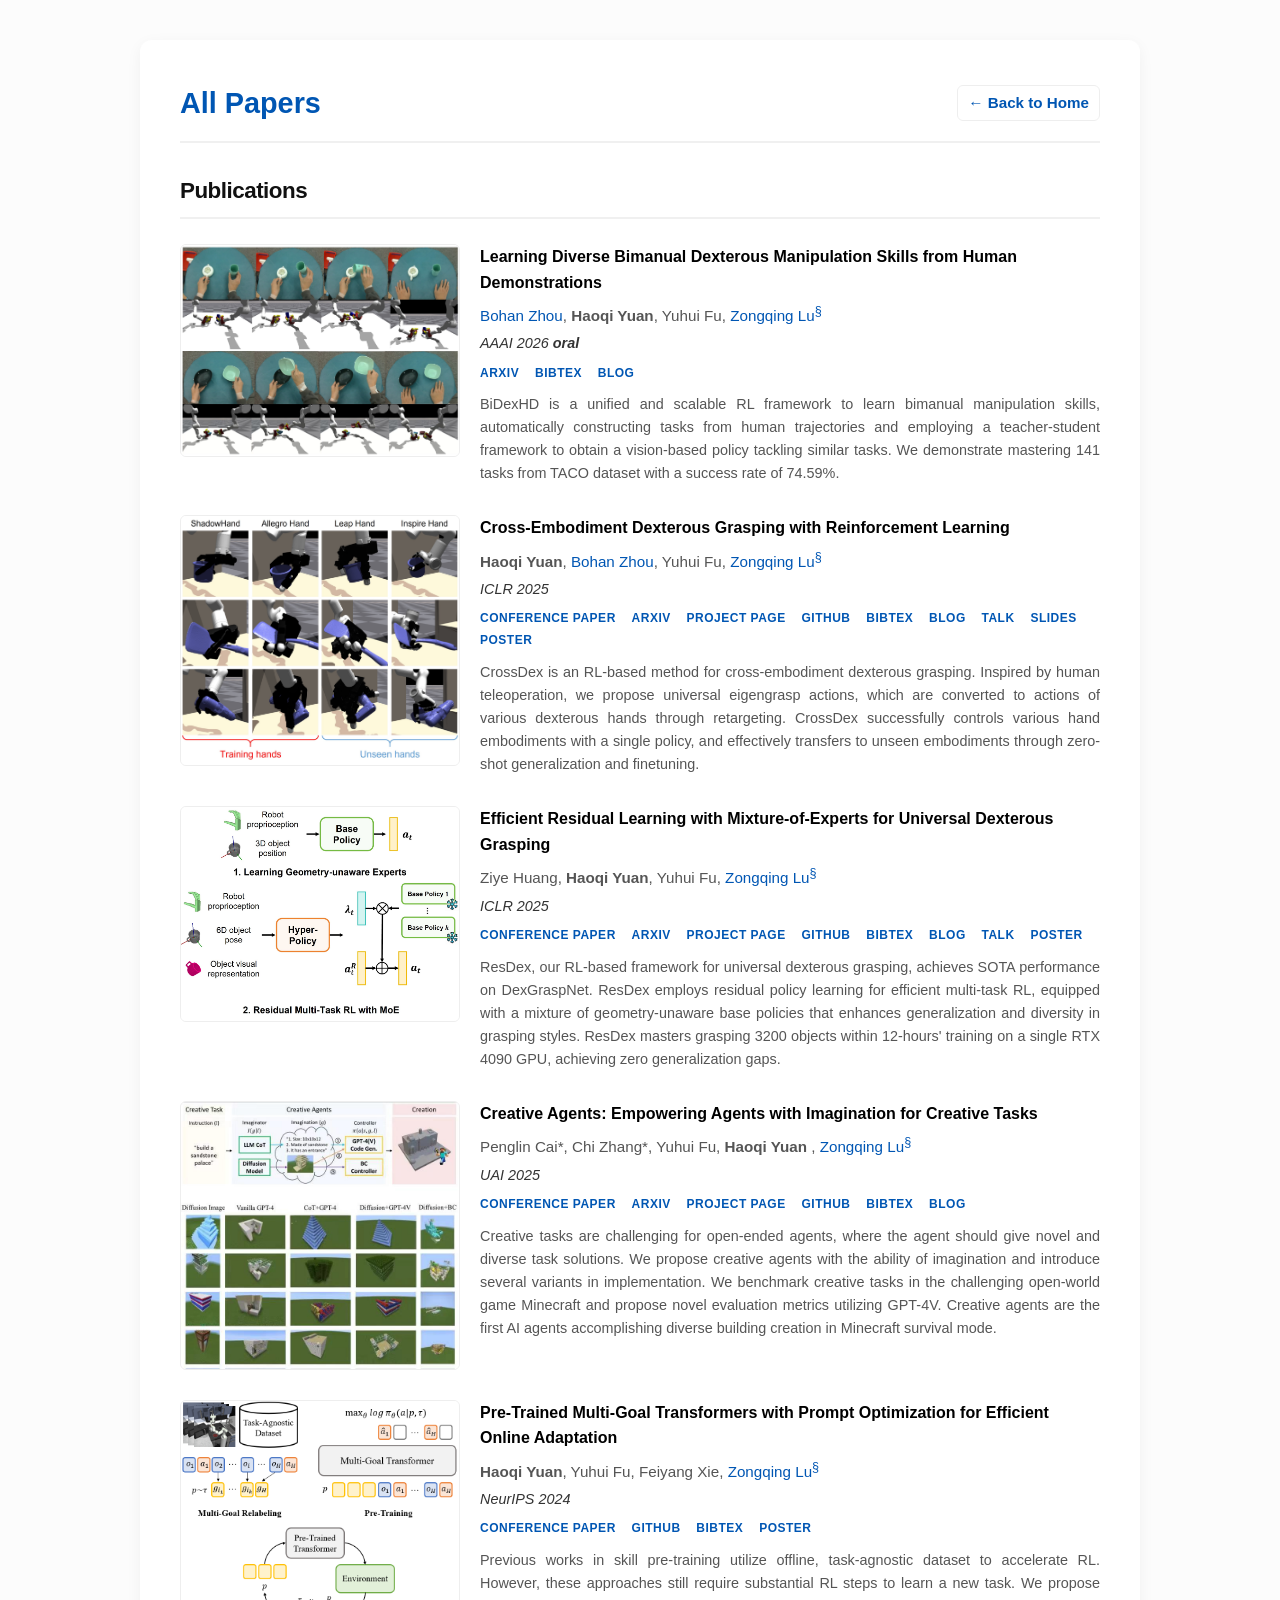
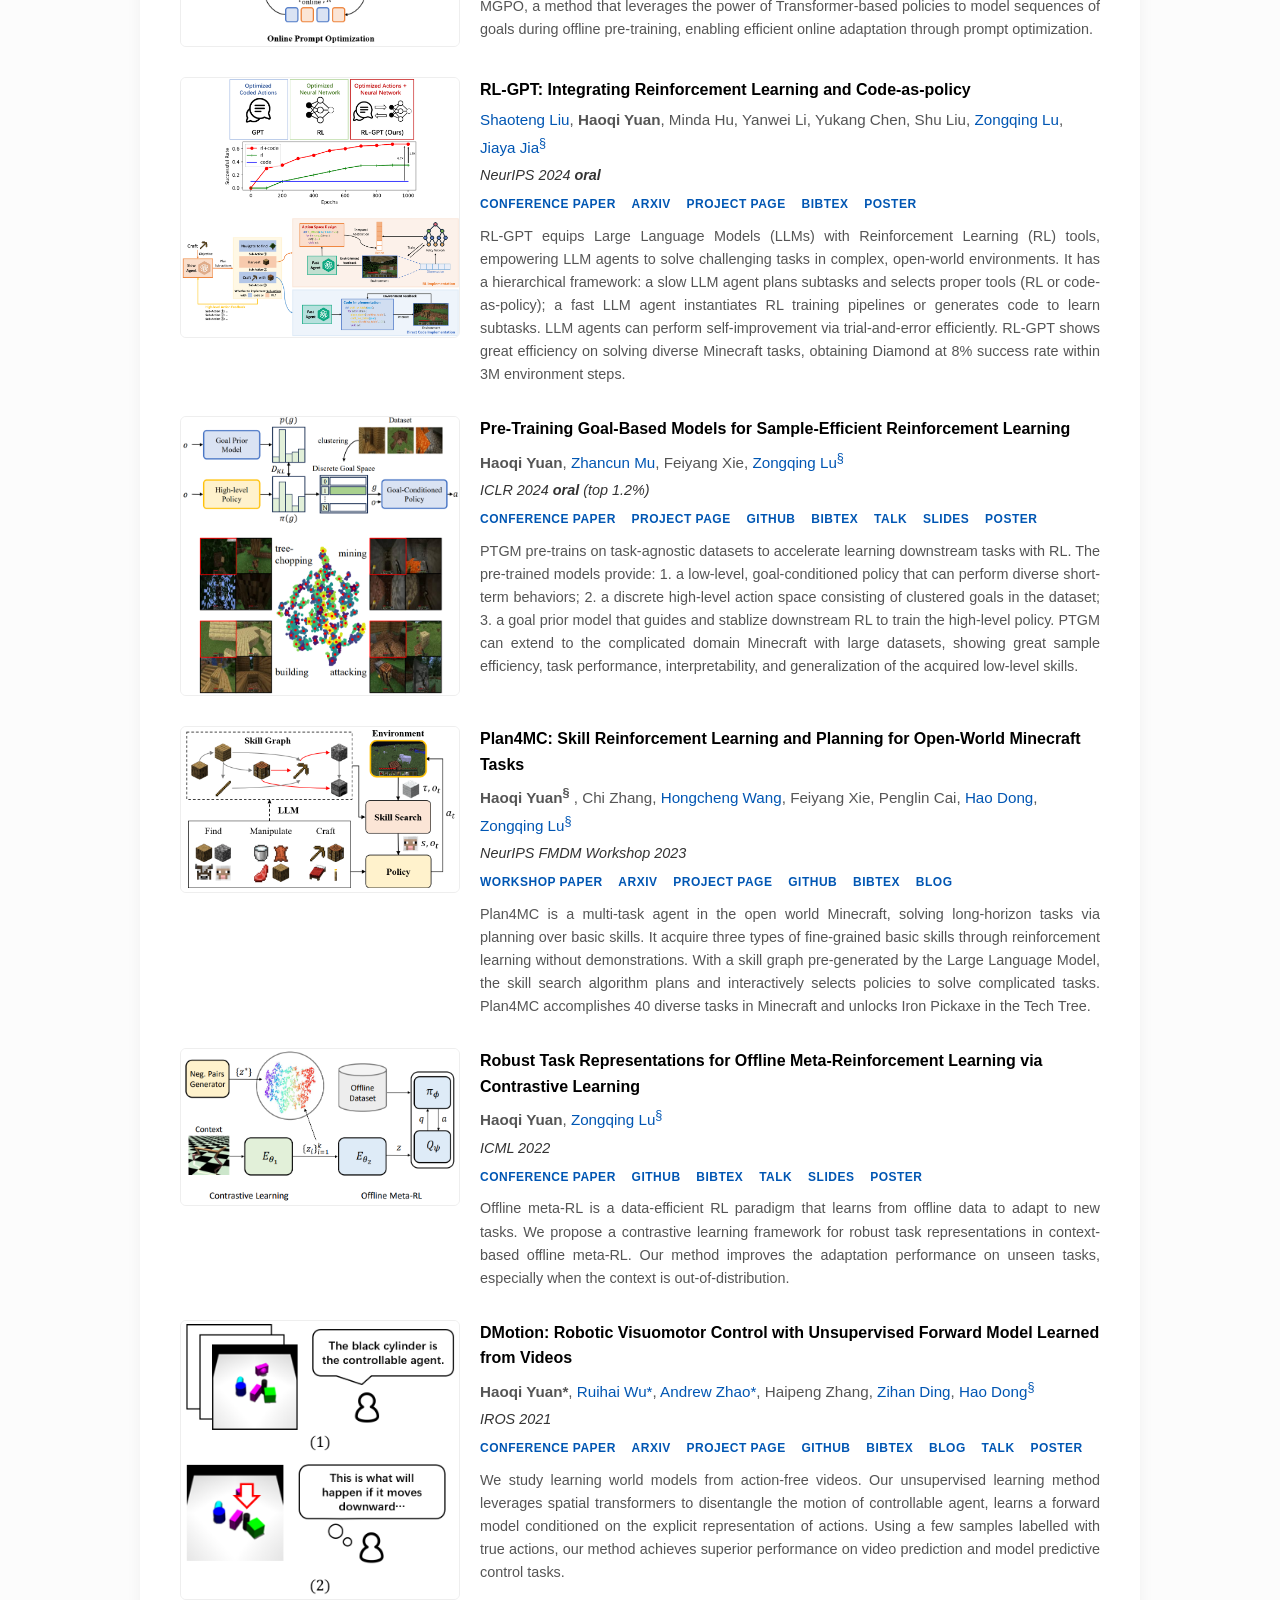
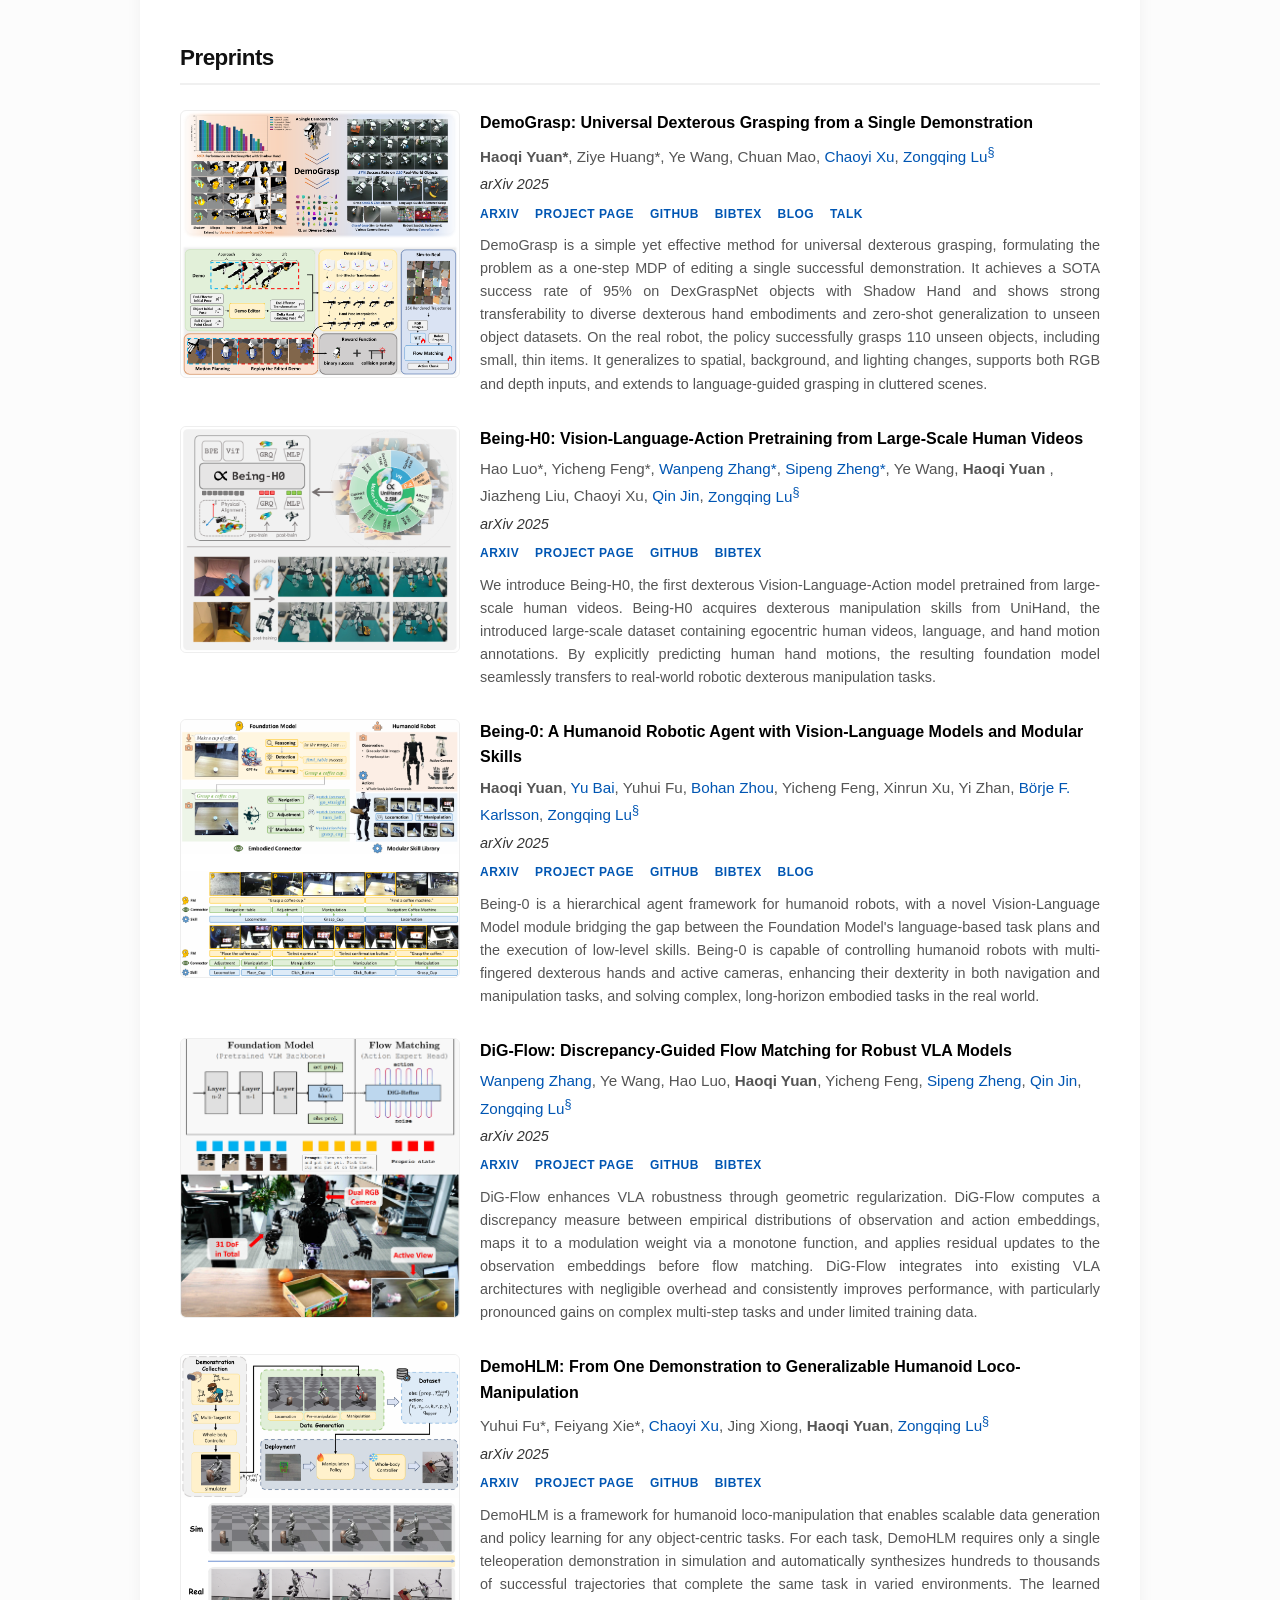
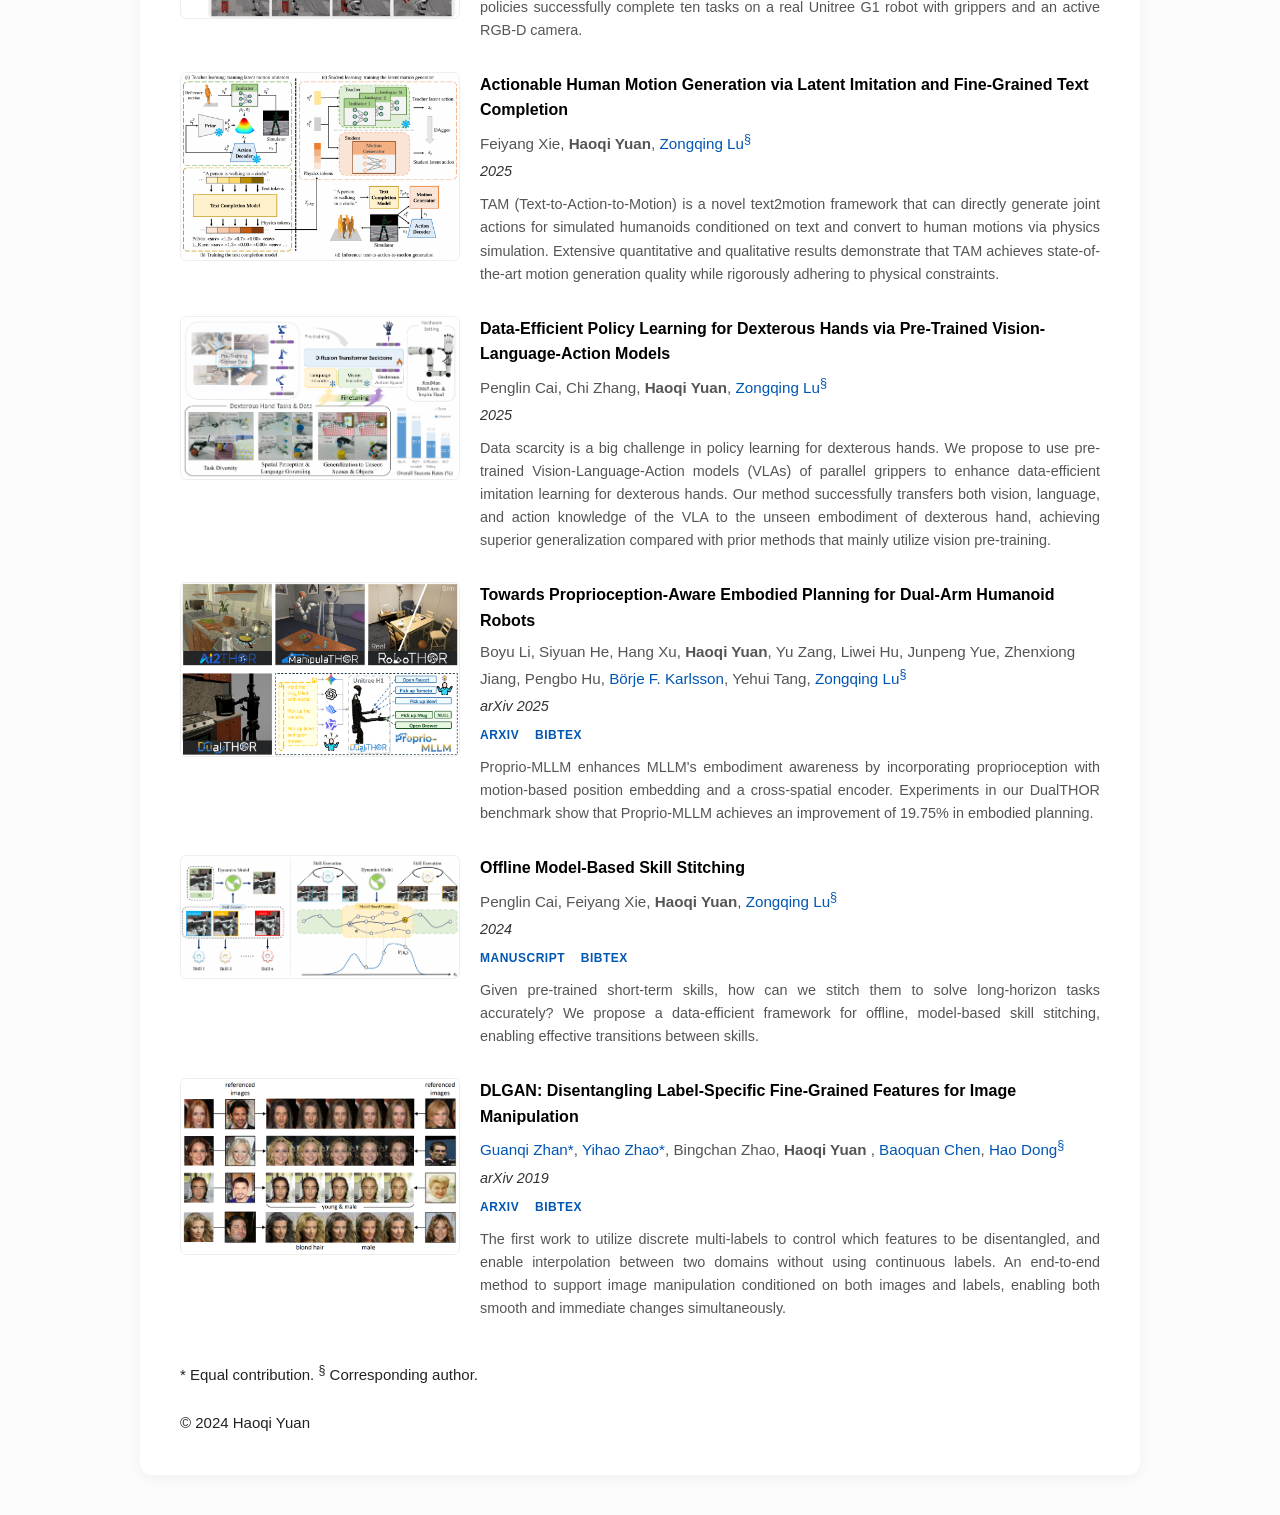
==== publications.html @ bbd80de4 "change template" ====
<!DOCTYPE html>
<html lang="en">
<head>
    <meta charset="UTF-8">
    <meta name="viewport" content="width=device-width, initial-scale=1.0">
    <title>All Papers | Haoqi Yuan</title>
    <link rel="icon" type="image/x-icon" href="./haoqi_files/icon/icon.ico">
    <link rel="stylesheet" href="style.css">
    <style>
        /* 覆盖 index.html 的布局，实现单栏全列表页 */
        .container { 
            max-width: 1000px; 
            display: block; 
            min-height: auto;
            margin: 40px auto; 
            box-shadow: 0 4px 15px rgba(0,0,0,0.05); 
            border-radius: 12px;
            overflow: hidden;
        } 
        
        .main-content { 
            margin-left: 0; 
            padding: 40px; 
        }

        .page-header {
            display: flex;
            justify-content: space-between;
            align-items: center;
            margin-bottom: 30px;
            border-bottom: 2px solid #f0f0f0;
            padding-bottom: 15px;
        }
        
        .page-header h1 { 
            font-size: 1.8rem; 
            color: var(--primary-color);
        }

        .back-link { 
            font-weight: 600; 
            font-size: 0.95rem; 
            display: inline-flex; 
            align-items: center; 
            padding: 5px 10px;
            border: 1px solid #eee;
            border-radius: 6px;
        }
        .back-link:hover {
             background-color: var(--accent-color);
             text-decoration: none;
        }
        
        /* ============== 🎯 关键修改：放大图片 ============== */
        .paper img {
            width: 280px;       /* 增加图片宽度 */
            min-width: 280px;
            max-height: 280px;  /* 限制最大高度，防止图片在没有摘要时过大 */
            object-fit: cover;  /* 确保图片覆盖整个区域，可能裁切边缘 */
            /* 使用 !important 确保覆盖主 style.css 中的 140px 宽度，如果需要 */
            /* 如果原 CSS 没有使用 !important，则这里不需要 */
        }
        
        .paper-content {
            flex: 1; /* 确保内容区占用剩余空间 */
        }
        /* ================================================= */

        /* 确保论文摘要有合适的间距 */
        .paper p {
            font-size: 0.9rem;
            color: #555;
            margin-top: 10px;
            text-align: justify;
        }

        @media (max-width: 768px) {
            .container { margin: 0; border-radius: 0; }
            .main-content { padding: 20px; }
            /* 移动端恢复图片到 100% 宽度 */
            .paper img { width: 100%; max-width: 300px; min-width: 100px; }
        }
    </style>
</head>
<body>

<div class="container">
    <div class="main-content">
        
        <div class="page-header">
            <h1>All Papers</h1>
            <a href="index.html" class="back-link">&larr; Back to Home</a>
        </div>

        <section class="papers">
            <h2>Publications</h2>
            
            <div class="paper">
                <img src="./haoqi_files/pub/bidexhd.jpg" alt="BiDexHD">
                <div class="paper-content">
                  <h3>Learning Diverse Bimanual Dexterous Manipulation Skills from Human Demonstrations</h3>
                  <div class="paper-authors">
                    <a href="https://zhoubohan0.github.io/">Bohan Zhou</a>, <strong>Haoqi Yuan</strong>, 
                    Yuhui Fu, <a href="https://z0ngqing.github.io/">Zongqing Lu<sup>&sect;</sup></a>
                  </div>
                  <div class="paper-venue">AAAI 2026 <b>oral</b></div>
                  <div class="paper-links">
                    <a href="https://arxiv.org/abs/2410.02477">arXiv</a>
                    <a href="./haoqi_files/pub/bidexhd.bib">bibtex</a>
                    <a href="https://mp.weixin.qq.com/s/LdLFHxeK4R0tPey8G02PbQ">blog</a>
                     </div>
                  <p>
                    BiDexHD is a unified and scalable RL framework to learn bimanual manipulation skills, 
            automatically constructing tasks from human trajectories and employing a teacher-student framework 
            to obtain a vision-based policy tackling similar tasks. 
            We demonstrate mastering 141 tasks from TACO dataset with a success rate of 74.59%.
                  </p>
                </div>
            </div>

            <div class="paper">
                <img src="./haoqi_files/pub/crossdex.jpg" alt="CrossDex">
                <div class="paper-content">
                  <h3>Cross-Embodiment Dexterous Grasping with Reinforcement Learning</h3>
                  <div class="paper-authors">
                    <strong>Haoqi Yuan</strong>, <a href="https://zhoubohan0.github.io/">Bohan Zhou</a>, 
                    Yuhui Fu, <a href="https://z0ngqing.github.io/">Zongqing Lu<sup>&sect;</sup></a>
                  </div>
                  <div class="paper-venue">ICLR 2025</div>
                  <div class="paper-links">
                    <a href="https://openreview.net/forum?id=twIPSx9qHn">conference paper</a>
                    <a href="https://arxiv.org/abs/2410.02479">arXiv</a>
                    <a href="https://sites.google.com/view/crossdex/">project page</a>
                    <a href="https://github.com/PKU-RL/CrossDex">GitHub</a>
                    <a href="./haoqi_files/pub/crossdex.bib">bibtex</a>
                    <a href="https://mp.weixin.qq.com/s/LdLFHxeK4R0tPey8G02PbQ">blog</a>
                    <a href="https://www.bilibili.com/video/BV1wMdHYVEBz/?spm_id_from=333.1387.homepage.video_card.click">talk</a>
                    <a href="https://iclr.cc/media/iclr-2025/Slides/28010.pdf">slides</a>
                    <a href="https://iclr.cc/media/PosterPDFs/ICLR%202025/28010.png?t=1743598945.9635465">poster</a>     
                     </div>
                  <p>
                    CrossDex is an RL-based method for cross-embodiment dexterous grasping. 
                    Inspired by human teleoperation, we propose universal eigengrasp actions, 
                    which are converted to actions of various dexterous hands through retargeting. 
                    CrossDex successfully controls various hand embodiments with a single policy, 
                    and effectively transfers to unseen embodiments through zero-shot generalization and finetuning.
                  </p>
                </div>
            </div>

            <div class="paper">
                <img src="./haoqi_files/pub/resdex.jpg" alt="ResDex">
                <div class="paper-content">
                  <h3>Efficient Residual Learning with Mixture-of-Experts for Universal Dexterous Grasping</h3>
                  <div class="paper-authors">
                    Ziye Huang, <strong>Haoqi Yuan</strong>, Yuhui Fu, <a href="https://z0ngqing.github.io/">Zongqing Lu<sup>&sect;</sup></a>
                  </div>
                  <div class="paper-venue">ICLR 2025</div>
                  <div class="paper-links">
                    <a href="https://openreview.net/forum?id=BUj9VSCoET">conference paper</a>
                    <a href="https://arxiv.org/abs/2410.02475">arXiv</a>
                    <a href="https://sites.google.com/view/resdex/">project page</a>
                    <a href="https://github.com/PKU-RL/ResDex">GitHub</a>
                    <a href="./haoqi_files/pub/resdex.bib">bibtex</a>
                    <a href="https://mp.weixin.qq.com/s/LdLFHxeK4R0tPey8G02PbQ">blog</a>
                    <a href="https://www.bilibili.com/video/BV1wMdHYVEon/?spm_id_from=333.1387.homepage.video_card.click">talk</a>
                    <a href="https://iclr.cc/media/PosterPDFs/ICLR%202025/30569.png?t=1742807802.2157335">poster</a>    
                     </div>
                  <p>
                    ResDex, our RL-based framework for universal dexterous grasping, achieves SOTA performance on DexGraspNet. 
                    ResDex employs residual policy learning for efficient multi-task RL, equipped with a mixture of geometry-unaware 
                    base policies that enhances generalization and diversity in grasping styles. ResDex masters grasping 3200 objects 
                    within 12-hours' training on a single RTX 4090 GPU, achieving zero generalization gaps.
                  </p>
                </div>
            </div>

            <div class="paper">
                <img src="./haoqi_files/pub/creative_agents.jpg" alt="CreAgent">
                <div class="paper-content">
                  <h3>Creative Agents: Empowering Agents with Imagination for Creative Tasks</h3>
                  <div class="paper-authors">
                    Penglin Cai*, Chi Zhang*, Yuhui Fu, <strong> Haoqi Yuan </strong>, <a href="https://z0ngqing.github.io/">Zongqing Lu<sup>&sect;</sup></a>
                  </div>
                  <div class="paper-venue">UAI 2025</div>
                  <div class="paper-links">
                    <a href="https://openreview.net/pdf?id=y0dbr5uSc9">conference paper</a>
                    <a href="https://arxiv.org/abs/2312.02519">arXiv</a>
                    <a href="https://sites.google.com/view/creative-agents">project page</a>
                    <a href="https://github.com/PKU-RL/Creative-Agents">GitHub</a>
                    <a href="./haoqi_files/pub/creative_agents.bib">bibtex</a>
                    <a href="https://mp.weixin.qq.com/s/HuhLX_mR9PNnP9U4IG9gVg">blog</a>
                     </div>
                  <p>
                    Creative tasks are challenging for open-ended agents, where the agent should give novel and diverse task solutions. 
                    We propose creative agents with the ability of imagination and introduce several variants in implementation. 
                    We benchmark creative tasks in the challenging open-world game Minecraft and propose novel evaluation metrics utilizing GPT-4V. 
                    Creative agents are the first AI agents accomplishing diverse building creation in Minecraft survival mode.
                  </p>
                </div>
            </div>

            <div class="paper">
                <img src="./haoqi_files/pub/mgpo.png" alt="MGPO">
                <div class="paper-content">
                  <h3>Pre-Trained Multi-Goal Transformers with Prompt Optimization for Efficient Online Adaptation</h3>
                  <div class="paper-authors">
                    <strong>Haoqi Yuan</strong>, Yuhui Fu, Feiyang Xie, <a href="https://z0ngqing.github.io/">Zongqing Lu<sup>&sect;</sup></a>
                  </div>
                  <div class="paper-venue">NeurIPS 2024</div>
                  <div class="paper-links">
                    <a href="https://openreview.net/forum?id=DHucngOEe3">conference paper</a>
                    <a href="https://github.com/PKU-RL/MGPO">GitHub</a>
                    <a href="./haoqi_files/pub/mgpo.bib">bibtex</a>
                    <a href="https://neurips.cc/media/PosterPDFs/NeurIPS%202024/96096.png?t=1731946873.0427732">poster</a>
                     </div>
                  <p>
                    Previous works in skill pre-training utilize offline, task-agnostic dataset to accelerate RL. 
                    However, these approaches still require substantial RL steps to learn a new task. 
                    We propose MGPO, a method that leverages the power of Transformer-based policies to model 
                    sequences of goals during offline pre-training, enabling efficient online adaptation through prompt optimization.
                  </p>
                </div>
            </div>

            <div class="paper">
                <img src="./haoqi_files/pub/rlgpt.png" alt="RLGPT">
                <div class="paper-content">
                  <h3>RL-GPT: Integrating Reinforcement Learning and Code-as-policy</h3>
                  <div class="paper-authors">
                    <a href="https://www.shaotengliu.com/">Shaoteng Liu</a>, <strong>Haoqi Yuan</strong>, Minda Hu, Yanwei Li, Yukang Chen, Shu Liu, <a href="https://z0ngqing.github.io/">Zongqing Lu</a>, <a href="https://jiaya.me/home">Jiaya Jia<sup>&sect;</sup></a>
                  </div>
                  <div class="paper-venue">NeurIPS 2024 <b>oral</b></div>
                  <div class="paper-links">
                    <a href="https://openreview.net/forum?id=LEzx6QRkRH">conference paper</a>
                    <a href="https://arxiv.org/abs/2402.19299">arXiv</a>
                    <a href="https://sites.google.com/view/rl-gpt">project page</a>
                    <a href="./haoqi_files/pub/rlgpt.bib">bibtex</a>
                    <a href="https://neurips.cc/media/PosterPDFs/NeurIPS%202024/95611.png?t=1733408511.702013">poster</a>
                     </div>
                  <p>
                    RL-GPT equips Large Language Models (LLMs) with Reinforcement Learning (RL) tools, 
                    empowering LLM agents to solve challenging tasks in complex, open-world environments. 
                    It has a hierarchical framework: a slow LLM agent plans subtasks and selects proper tools (RL or code-as-policy); 
                    a fast LLM agent instantiates RL training pipelines or generates code to learn subtasks. 
                    LLM agents can perform self-improvement via trial-and-error efficiently. 
                    RL-GPT shows great efficiency on solving diverse Minecraft tasks, obtaining Diamond at 8% success rate within 3M environment steps.
                  </p>
                </div>
            </div>

            <div class="paper">
                <img src="./haoqi_files/pub/ptgm.png" alt="PTGM">
                <div class="paper-content">
                  <h3>Pre-Training Goal-Based Models for Sample-Efficient Reinforcement Learning</h3>
                  <div class="paper-authors">
                    <strong>Haoqi Yuan</strong>, <a href="https://muzhancun.github.io/">Zhancun Mu</a>, Feiyang Xie, <a href="https://z0ngqing.github.io/">Zongqing Lu<sup>&sect;</sup></a>
                  </div>
                  <div class="paper-venue">ICLR 2024 <b>oral</b> (top 1.2%)</div>
                  <div class="paper-links">
                    <a href="https://openreview.net/forum?id=o2IEmeLL9r">conference paper</a>
                    <a href="https://sites.google.com/view/ptgm-iclr">project page</a>
                    <a href="https://github.com/PKU-RL/PTGM">GitHub</a>
                    <a href="./haoqi_files/pub/ptgm.bib">bibtex</a>
                    <a href="https://b23.tv/zlCDHby">talk</a>
                    <a href="https://iclr.cc/media/iclr-2024/Slides/19728.pdf">slides</a>
                    <a href="./haoqi_files/poster/ptgm.pdf">poster</a>
                     </div>
                  <p>
                    PTGM pre-trains on task-agnostic datasets to accelerate learning downstream tasks with RL. 
                    The pre-trained models provide: 1. a low-level, goal-conditioned policy that can perform diverse short-term behaviors; 
                    2. a discrete high-level action space consisting of clustered goals in the dataset; 3. a goal prior model that guides and 
                    stablize downstream RL to train the high-level policy. PTGM can extend to the complicated domain Minecraft with large datasets, 
                    showing great sample efficiency, task performance, interpretability, and generalization of the acquired low-level skills.
                  </p>
                </div>
            </div>

            <div class="paper">
                <img src="./haoqi_files/pub/plan4mc.png" alt="Plan4MC">
                <div class="paper-content">
                  <h3>Plan4MC: Skill Reinforcement Learning and Planning for Open-World Minecraft Tasks</h3>
                  <div class="paper-authors">
                    <strong> Haoqi Yuan<sup>&sect;</sup> </strong>, Chi Zhang, <a href="https://whcpumpkin.github.io/">Hongcheng Wang</a>, Feiyang Xie, Penglin Cai, 
                    <a href="https://zsdonghao.github.io/">Hao Dong</a>,
                    <a href="https://z0ngqing.github.io/">Zongqing Lu<sup>&sect;</sup></a>
                  </div>
                  <div class="paper-venue">NeurIPS FMDM Workshop 2023</div>
                  <div class="paper-links">
                    <a href="https://openreview.net/pdf?id=tTZVrnr45N">workshop paper</a>
                    <a href="https://arxiv.org/abs/2303.16563">arXiv</a>
                    <a href="https://sites.google.com/view/plan4mc">project page</a>
                    <a href="https://github.com/PKU-RL/Plan4MC">GitHub</a>
                    <a href="./haoqi_files/pub/plan4mc.bib">bibtex</a>
                    <a href="https://mp.weixin.qq.com/s/EJtL9g0u2EO_IhggwgfZJg">blog</a>
                     </div>
                  <p>
                    Plan4MC is a multi-task agent in the open world Minecraft, solving long-horizon tasks via planning over basic skills. 
                    It acquire three types of fine-grained basic skills through reinforcement learning without demonstrations. 
                    With a skill graph pre-generated by the Large Language Model, the skill search algorithm plans and interactively 
                    selects policies to solve complicated tasks. 
                    Plan4MC accomplishes 40 diverse tasks in Minecraft and unlocks Iron Pickaxe in the Tech Tree.
                  </p>
                </div>
            </div>

            <div class="paper">
                <img src="./haoqi_files/pub/corro.png" alt="CORRO">
                <div class="paper-content">
                  <h3>Robust Task Representations for Offline Meta-Reinforcement Learning via Contrastive Learning</h3>
                  <div class="paper-authors">
                    <strong>Haoqi Yuan</strong>, <a href="https://z0ngqing.github.io/">Zongqing Lu<sup>&sect;</sup></a>
                  </div>
                  <div class="paper-venue">ICML 2022</div>
                  <div class="paper-links">
                    <a href="https://proceedings.mlr.press/v162/yuan22a/yuan22a.pdf">conference paper</a>
                    <a href="https://github.com/PKU-AI-Edge/CORRO">GitHub</a>
                    <a href="./haoqi_files/pub/corro.bib">bibtex</a>
                    <a href="https://b23.tv/WXsA9nF">talk</a>
                    <a href="https://icml.cc/media/icml-2022/Slides/16240_K4BQpKc.pdf">slides</a>
                    <a href="./haoqi_files/poster/corro.pdf">poster</a>
                     </div>
                  <p>
                    Offline meta-RL is a data-efficient RL paradigm that learns from offline data to adapt to new tasks. 
                    We propose a contrastive learning framework for robust task representations in context-based offline meta-RL. 
                    Our method improves the adaptation performance on unseen tasks, especially when the context is out-of-distribution. 
                  </p>
                </div>
            </div>

            <div class="paper">
                <img src="./haoqi_files/pub/dmotion.png" alt="DMotion">
                <div class="paper-content">
                  <h3>DMotion: Robotic Visuomotor Control with Unsupervised Forward Model Learned from Videos</h3>
                  <div class="paper-authors">
                    <strong>Haoqi Yuan*</strong>, 
                    <a href="https://warshallrho.github.io/">Ruihai Wu*</a>, 
                    <a href="https://andrewzh112.github.io/">Andrew Zhao*</a>, 
                    Haipeng Zhang, 
                    <a href="https://quantumiracle.github.io/webpage/">Zihan Ding</a>, 
                    <a href="https://zsdonghao.github.io/">Hao Dong<sup>&sect;</sup></a>
                  </div>
                  <div class="paper-venue">IROS 2021</div>
                  <div class="paper-links">
                    <a href="https://ieeexplore.ieee.org/abstract/document/9636362">conference paper</a>
                    <a href="https://arxiv.org/abs/2103.04301"> arXiv</a>
                    <a href="https://hyperplane-lab.github.io/dmotion/">project page</a>
                    <a href="https://github.com/hyperplane-lab/dmotion-code">GitHub</a> 
                    <a href="./haoqi_files/pub/dmotion.bib">bibtex</a>
                    <a href="https://mp.weixin.qq.com/s/OkndnZRo7sIHM52acfih1g">blog</a>
                    <a href="https://b23.tv/T8xC6zm">talk</a>
                    <a href="./haoqi_files/poster/dmotion.pdf">poster</a>
                     </div>
                  <p>
                    We study learning world models from action-free videos. Our unsupervised learning method 
                    leverages spatial transformers to disentangle the motion of controllable agent, learns a forward 
                    model conditioned on the explicit representation of actions. Using a few samples labelled with true actions, 
                    our method achieves superior performance on video prediction and model predictive control tasks. 
                  </p>
                </div>
            </div>
            
            </section>

        <section class="papers">
            <h2>Preprints</h2>

            <div class="paper">
                <img src="./haoqi_files/pub/demograsp.png" alt="demograsp">
                <div class="paper-content">
                  <h3>DemoGrasp: Universal Dexterous Grasping from a Single Demonstration</h3>
                  <div class="paper-authors">
                    <strong>Haoqi Yuan*</strong>, Ziye Huang*, Ye Wang, 
                    Chuan Mao, <a href="https://co1one.github.io/">Chaoyi Xu</a>, 
                    <a href="https://z0ngqing.github.io/">Zongqing Lu<sup>&sect;</sup></a>
                  </div>
                  <div class="paper-venue">arXiv 2025</div>
                  <div class="paper-links">
                     <a href="https://arxiv.org/abs/2509.22149">arXiv</a> 
                     <a href="https://beingbeyond.github.io/DemoGrasp/">Project Page</a> 
                     <a href="https://github.com/BeingBeyond/DemoGrasp">GitHub</a>
                     <a href="./haoqi_files/pub/demograsp.bib">bibtex</a>
                     <a href="https://mp.weixin.qq.com/s/KvH5UjLVVNwh7_BdXY9Iog">blog</a>
                     <a href="https://www.bilibili.com/video/BV13q1PBCEGq/?spm_id_from=333.337.search-card.all.click&vd_source=22bc080a152719944168d87cfefeca09">talk</a>
                  </div>
                  <p>
                    DemoGrasp is a simple yet effective method for universal dexterous grasping, 
                    formulating the problem as a one-step MDP of editing a single successful demonstration. 
                    It achieves a SOTA success rate of 95% on DexGraspNet objects with Shadow Hand 
                    and shows strong transferability to diverse dexterous hand embodiments and
                    zero-shot generalization to unseen object datasets. 
                    On the real robot, the policy successfully grasps 110 unseen objects, 
                    including small, thin items. It generalizes to spatial, background, and lighting changes, supports both RGB and depth inputs, 
                    and extends to language-guided grasping in cluttered scenes.  
                  </p>
                </div>
              </div>
            
            <div class="paper">
                <img src="./haoqi_files/pub/beingh0.png" alt="Being-H0">
                <div class="paper-content">
                  <h3>Being-H0: Vision-Language-Action Pretraining from Large-Scale Human Videos</h3>
                  <div class="paper-authors">
                    Hao Luo*, Yicheng Feng*, <a href="https://zhangwp.com/">Wanpeng Zhang*</a>, 
                    <a href="https://zhengsipeng.github.io/">Sipeng Zheng*</a>, Ye Wang, 
                    <strong> Haoqi Yuan </strong>, Jiazheng Liu, Chaoyi Xu, 
                    <a href="https://www.jin-qin.com/">Qin Jin</a>, 
                    <a href="https://z0ngqing.github.io/">Zongqing Lu<sup>&sect;</sup></a>
                  </div>
                  <div class="paper-venue">arXiv 2025</div>
                  <div class="paper-links">
                    <a href="https://arxiv.org/abs/2507.15597">arXiv</a>
                    <a href="https://beingbeyond.github.io/Being-H0/">project page</a>
                    <a href="https://github.com/BeingBeyond/Being-H0">GitHub</a>
                    <a href="./haoqi_files/pub/beingh0.bib">bibtex</a>
                     </div>
                  <p>
                    We introduce Being-H0, the first dexterous Vision-Language-Action model pretrained from large-scale human videos.
                    Being-H0 acquires dexterous manipulation skills from UniHand, the introduced large-scale dataset containing egocentric human videos, language, and hand motion annotations. 
                    By explicitly predicting human hand motions, the resulting foundation model seamlessly transfers to real-world robotic dexterous manipulation tasks.
                  </p>
                </div>
            </div>
            
            <div class="paper">
                <img src="./haoqi_files/pub/being0.png" alt="Being-0">
                <div class="paper-content">
                  <h3>Being-0: A Humanoid Robotic Agent with Vision-Language Models and Modular Skills</h3>
                  <div class="paper-authors">
                    <strong>Haoqi Yuan</strong>, <a href="https://ybai-nlp.github.io/">Yu Bai</a>, 
                        Yuhui Fu, <a href="https://zhoubohan0.github.io/">Bohan Zhou</a>, 
                        Yicheng Feng, Xinrun Xu, Yi Zhan, 
                        <a href="https://tellarin.com/borje/">Börje F. Karlsson</a>, 
                        <a href="https://z0ngqing.github.io/">Zongqing Lu<sup>&sect;</sup></a>
                  </div>
                  <div class="paper-venue">arXiv 2025</div>
                  <div class="paper-links">
                    <a href="https://arxiv.org/abs/2503.12533">arXiv</a>
                    <a href="https://beingbeyond.github.io/being-0/">project page</a>
                    <a href="https://github.com/BeingBeyond/being-0">GitHub</a>
                    <a href="./haoqi_files/pub/being0.bib">bibtex</a>
                    <a href="https://mp.weixin.qq.com/s/pa3FTxlBUhMjJI4QY4iOEw">blog</a>
                    </div>
                  <p>
                    Being-0 is a hierarchical agent framework for humanoid robots, with a novel Vision-Language Model module bridging the gap between 
                    the Foundation Model's language-based task plans and the execution of low-level skills. Being-0 is capable of 
                    controlling humanoid robots with multi-fingered dexterous hands and active cameras, enhancing their 
                    dexterity in both navigation and manipulation tasks, and solving complex, long-horizon embodied 
                    tasks in the real world. 
                  </p>
                </div>
            </div>


            <div class="paper">
                <img src="./haoqi_files/pub/digflow.png" alt="DiGFlow">
                <div class="paper-content">
                  <h3>DiG-Flow: Discrepancy-Guided Flow Matching for Robust VLA Models</h3>
                  <div class="paper-authors">
                    <a href="https://zhangwp.com/">Wanpeng Zhang</a>, Ye Wang, Hao Luo, 
                    <strong>Haoqi Yuan</strong>, Yicheng Feng, 
                    <a href="https://zhengsipeng.github.io/">Sipeng Zheng</a>, 
                    <a href="https://www.jin-qin.com/">Qin Jin</a>, 
                    <a href="https://z0ngqing.github.io/">Zongqing Lu<sup>&sect;</sup></a>
                  </div>
                  <div class="paper-venue">arXiv 2025</div>
                  <div class="paper-links">
                    <a href="https://arxiv.org/abs/2512.01715">arXiv</a>
                    <a href="https://beingbeyond.github.io/DiG-Flow/">project page</a>
                    <a href="https://github.com/BeingBeyond/DiG-Flow">GitHub</a>
                    <a href="./haoqi_files/pub/digflow.bib">bibtex</a>
                     </div>
                  <p>
                    DiG-Flow enhances VLA robustness through geometric regularization. 
                    DiG-Flow computes a discrepancy measure between empirical distributions of observation
                    and action embeddings, maps it to a modulation weight via a monotone function,
                    and applies residual updates to the observation embeddings before flow matching.
                    DiG-Flow integrates into existing VLA architectures with negligible overhead
                    and consistently improves performance, with particularly pronounced gains on
                    complex multi-step tasks and under limited training data.
                  </p>
                </div>
            </div>

            <div class="paper">
                <img src="./haoqi_files/pub/demohlm.png" alt="DemoHLM">
                <div class="paper-content">
                  <h3>DemoHLM: From One Demonstration to Generalizable Humanoid Loco-Manipulation</h3>
                  <div class="paper-authors">
                    Yuhui Fu*, Feiyang Xie*, 
                    <a href="https://co1one.github.io/">Chaoyi Xu</a>, Jing Xiong, 
                    <strong>Haoqi Yuan</strong>,
                    <a href="https://z0ngqing.github.io/">Zongqing Lu<sup>&sect;</sup></a>
                  </div>
                  <div class="paper-venue">arXiv 2025</div>
                  <div class="paper-links">
                    <a href="https://arxiv.org/abs/2510.11258">arXiv</a>
                    <a href="https://beingbeyond.github.io/DemoHLM/">project page</a>
                    <a href="https://github.com/BeingBeyond/DemoHLM">GitHub</a>
                    <a href="./haoqi_files/pub/demohlm.bib">bibtex</a>
                     </div>
                  <p>
                    DemoHLM is a framework for humanoid loco-manipulation that enables scalable data generation 
                    and policy learning for any object-centric tasks. For each task, DemoHLM requires only a single teleoperation demonstration 
                    in simulation and automatically synthesizes hundreds to thousands of successful trajectories that complete the 
                    same task in varied environments. The learned policies successfully complete ten tasks on a real Unitree G1 robot with grippers
                    and an active RGB-D camera.
                  </p>
                </div>
            </div>

            <div class="paper">
                <img src="./haoqi_files/pub/TAM.png" alt="TAM">
                <div class="paper-content">
                  <h3>Actionable Human Motion Generation via Latent Imitation and Fine-Grained Text Completion</h3>
                  <div class="paper-authors">
                    Feiyang Xie, <strong>Haoqi Yuan</strong>, <a href="https://z0ngqing.github.io/">Zongqing Lu<sup>&sect;</sup></a>
                  </div>
                  <div class="paper-venue">2025</div>
                  <p>
                    TAM (Text-to-Action-to-Motion) is a novel text2motion framework that can directly generate joint actions for 
                    simulated humanoids conditioned on text and convert to human motions via physics simulation. 
                    Extensive quantitative and qualitative results demonstrate that TAM achieves state-of-the-art 
                    motion generation quality while rigorously adhering to physical constraints.
                  </p>
                </div>
            </div>

            <div class="paper">
                <img src="./haoqi_files/pub/vla-dexft.png" alt="VLA-DexFT">
                <div class="paper-content">
                  <h3>Data-Efficient Policy Learning for Dexterous Hands via Pre-Trained Vision-Language-Action Models</h3>
                  <div class="paper-authors">
                    Penglin Cai, Chi Zhang, <strong>Haoqi Yuan</strong>, <a href="https://z0ngqing.github.io/">Zongqing Lu<sup>&sect;</sup></a>
                  </div>
                  <div class="paper-venue">2025</div>
                  <p>
                    Data scarcity is a big challenge in policy learning for dexterous hands. 
                    We propose to use pre-trained Vision-Language-Action models (VLAs) of parallel grippers to enhance 
                    data-efficient imitation learning for dexterous hands. Our method successfully transfers both 
                    vision, language, and action knowledge of the VLA to the unseen embodiment of dexterous hand, achieving 
                    superior generalization compared with prior methods that mainly utilize vision pre-training.
                  </p>
                </div>
            </div>

            <div class="paper">
                <img src="./haoqi_files/pub/proprio-mllm.png" alt="proprio-mllm">
                <div class="paper-content">
                  <h3>Towards Proprioception-Aware Embodied Planning for Dual-Arm Humanoid Robots</h3>
                  <div class="paper-authors">
                    Boyu Li, Siyuan He, Hang Xu, <strong>Haoqi Yuan</strong>, Yu Zang, 
            Liwei Hu, Junpeng Yue, Zhenxiong Jiang, Pengbo Hu, 
            <a href="https://tellarin.com/borje/">Börje F. Karlsson</a>, 
            Yehui Tang, <a href="https://z0ngqing.github.io/">Zongqing Lu<sup>&sect;</sup></a>
                  </div>
                  <div class="paper-venue">arXiv 2025</div>
                  <div class="paper-links">
                    <a href="https://arxiv.org/abs/2510.07882">arXiv</a>
                    <a href="./haoqi_files/pub/proprio-mllm.bib">bibtex</a>
                     </div>
                  <p>
                     Proprio-MLLM enhances MLLM's embodiment awareness by incorporating proprioception 
                    with motion-based position embedding and a cross-spatial encoder. Experiments in our DualTHOR benchmark 
                    show that Proprio-MLLM achieves an improvement of 19.75% in embodied planning. 
                  </p>
                </div>
            </div>

            <div class="paper">
                <img src="./haoqi_files/pub/MB-stitching.png" alt="MB-stitching">
                <div class="paper-content">
                  <h3>Offline Model-Based Skill Stitching</h3>
                  <div class="paper-authors">
                    Penglin Cai, Feiyang Xie, <strong>Haoqi Yuan</strong>, <a href="https://z0ngqing.github.io/">Zongqing Lu<sup>&sect;</sup></a>
                  </div>
                  <div class="paper-venue">2024</div>
                  <div class="paper-links">
                    <a href="https://openreview.net/forum?id=0YxvqG9SsJ">manuscript</a>
                    <a href="./haoqi_files/pub/MB-stitching.bib">bibtex</a>
                     </div>
                  <p>
                    Given pre-trained short-term skills, how can we stitch them to solve long-horizon tasks accurately? 
                    We propose a data-efficient framework for offline, model-based skill stitching, 
                    enabling effective transitions between skills.
                  </p>
                </div>
            </div>

            <div class="paper">
                <img src="./haoqi_files/pub/dlgan.png" alt="DLGAN">
                <div class="paper-content">
                  <h3>DLGAN: Disentangling Label-Specific Fine-Grained Features for Image Manipulation</h3>
                  <div class="paper-authors">
                    <a href="https://www.robots.ox.ac.uk/~guanqi/">Guanqi Zhan*</a>, 
                    <a href="https://rivendile.github.io/">Yihao Zhao*</a>, Bingchan Zhao, <strong> Haoqi Yuan </strong>,
                    <a href="https://cfcs.pku.edu.cn/baoquan/">Baoquan Chen</a>, 
                    <a href="https://zsdonghao.github.io/">Hao Dong<sup>&sect;</sup></a>
                  </div>
                  <div class="paper-venue">arXiv 2019</div>
                  <div class="paper-links">
                    <a href="https://arxiv.org/abs/1911.09943">arXiv</a>
                    <a href="./haoqi_files/pub/dlgan.bib">bibtex</a>
                     </div>
                  <p>
                    The first work to utilize discrete multi-labels to control which features to be disentangled, 
                    and enable interpolation between two domains without using continuous labels. 
                    An end-to-end method to support image manipulation conditioned on both images and labels, enabling both smooth and immediate changes simultaneously.
                  </p>
                </div>
            </div>
        </section>

        <footer>
            <p>* Equal contribution. <sup>&sect;</sup> Corresponding author.</p> <br>
            &copy; 2024 Haoqi Yuan
        </footer>
    </div>
</div>

</body>
</html>
---- style.css ----
/* --- Global Variables & Reset --- */
:root {
    --primary-color: #0056b3;
    --accent-color: #eef4fb;
    --text-main: #222;
    --text-secondary: #555;
    --bg-body: #fcfcfc;
    --sidebar-width: 250px;
    --sidebar-bg: #fff;
    --font-main: -apple-system, BlinkMacSystemFont, "Segoe UI", Roboto, Helvetica, Arial, sans-serif;
}

* { box-sizing: border-box; margin: 0; padding: 0; }

body {
    font-family: var(--font-main);
    color: var(--text-main);
    background-color: var(--bg-body);
    line-height: 1.6;
    font-size: 15px;
}

a { color: var(--primary-color); text-decoration: none; transition: all 0.2s ease; }
a:hover { text-decoration: underline; color: #003d82; }

/* --- Layout Container --- */
.container {
    display: flex;
    max-width: 1100px;
    margin: 0 auto;
    min-height: 100vh;
}

/* --- Left Sidebar (Fixed) --- */
.sidebar {
    width: var(--sidebar-width);
    padding: 40px 20px;
    text-align: center;
    position: fixed;
    height: 100vh;
    overflow-y: auto;
    background: var(--sidebar-bg);
    border-right: 1px solid #eaeaea;
    display: flex;
    flex-direction: column;
    align-items: center;
}

/* 优化 1: 照片调整 */
.profile-img {
    width: 140px;       /* 略微缩小 */
    height: 180px;
    object-fit: cover;
    object-position: 50% 25%; /* 调整垂直位置，让头部显示更完整 */
    border-radius: 12px;
    margin-bottom: 15px;
    box-shadow: 0 4px 12px rgba(0,0,0,0.08);
}

.sidebar h1 {
    font-size: 1.4rem;
    font-weight: 700;
    margin-bottom: 5px;
    line-height: 1.2;
}

.sidebar p {
    font-size: 0.9rem;
    color: var(--text-secondary);
    margin-bottom: 20px;
}

.contact-links {
    display: flex;
    flex-direction: column;
    gap: 8px;
    width: 100%;
}

.link-btn {
    display: block;
    padding: 8px 12px;
    background-color: #fff;
    border: 1px solid #eee;
    border-radius: 6px;
    color: var(--text-secondary);
    font-size: 0.85rem;
    text-align: center;
}

.link-btn:hover {
    background-color: var(--accent-color);
    border-color: #d0e1f5;
    color: var(--primary-color);
    text-decoration: none;
}

/* --- Right Main Content --- */
.main-content {
    margin-left: var(--sidebar-width);
    flex: 1;
    padding: 50px 60px;
    background-color: #fff;
}

section { margin-bottom: 40px; }

h2 {
    font-size: 1.4rem;
    border-bottom: 2px solid #f0f0f0;
    padding-bottom: 8px;
    margin-bottom: 25px;
    color: #111;
    letter-spacing: -0.5px;
}

/* 优化 2: About Me 间距调整 */
.about-text p {
    margin-bottom: 10px; /* 减小段落间距 */
}


/* --- Paper Card Style --- */
.paper {
    display: flex;
    gap: 20px;
    margin-bottom: 30px;
}

.paper img {
    width: 140px;
    height: auto;
    min-width: 140px;
    border-radius: 6px;
    border: 1px solid #eee;
    align-self: flex-start;
}

.paper-content h3 {
    font-size: 1rem; /* 调整后的字号，现在更小 */
    font-weight: 600;
    margin-bottom: 6px;
    color: #000;
}

.paper-authors { color: var(--text-secondary); margin-bottom: 4px; font-size: 0.95rem; }
.paper-venue { font-style: italic; font-weight: 500; color: #333; margin-bottom: 6px; font-size: 0.9rem; }
.paper-links { font-size: 0.85rem; }
.paper-links a { margin-right: 12px; text-transform: uppercase; font-weight: 600; font-size: 0.75rem; letter-spacing: 0.5px; }

.view-all-wrapper {
    margin-top: 10px; 
}
.view-all-btn {
    display: inline-flex;
    align-items: center;
    font-weight: 600;
    font-size: 1rem;
}

/* --- 优化 3.1: Experience 扁平化 --- */
.exp-grid {
    display: grid;
    grid-template-columns: repeat(auto-fill, minmax(220px, 1fr));
    gap: 10px; /* 缩小间距 */
}

.exp-item {
    display: flex;
    align-items: center;
    gap: 10px;
    padding: 8px 10px; /* 减小垂直内边距 */
    border: 1px solid #eee;
    border-radius: 8px;
    transition: transform 0.2s;
    /* 增加 position 和 z-index 来初始化堆叠上下文，为悬停做准备 */
    position: relative;
    z-index: 1; 
}
.exp-item:hover { 
    transform: translateY(-2px); 
    border-color: #ddd; 
    /* 关键修复：悬停时将当前条目的层级提到最高 */
    z-index: 1000; 
}

.exp-item img { 
    width: 36px; /* 缩小图标尺寸 */
    height: 36px; 
    object-fit: contain; 
}

.exp-info {
    position: relative;
}
.exp-info strong { display: block; font-size: 0.85rem; line-height: 1.2; }
.exp-info span { font-size: 0.75rem; color: #777; }


/* --- 优化 3.2: Experience 和 Awards 左右排列 --- */
.two-col-layout {
    display: flex;
    gap: 40px;
}

/* 核心修改：调整左右两栏的宽度比例 */
.two-col-layout > section {
    margin-bottom: 40; 
}

/* 添加针对特定 section 的 flex 属性 */
.two-col-layout .experience {
    flex: 1; /* 相对较窄，作为基准 */
    min-width: 300px; /* 确保内容不会过于拥挤 */
}

.two-col-layout .awards {
    flex: 1.5; /* 相对较宽，比 Experience 宽 50% */
}

/* --- Tooltip Styling (最终修订，解决穿透问题) --- */
.exp-tooltip {
    position: absolute;
    top: 100%;
    left: 0;
    z-index: 999; /* 关键修改：大幅提高层级，确保在最顶层，彻底解决文字穿透问题 */
    width: 350px;
    background: #1a1a1a; 
    color: #fff;
    padding: 12px;
    border-radius: 6px;
    box-shadow: 0 5px 20px rgba(0,0,0,0.5); 
    opacity: 0;
    visibility: hidden;
    transition: opacity 0.3s, visibility 0.3s;
    margin-top: 10px;
    text-align: left;
    font-size: 0.85rem;
    line-height: 1.4;
    /* 保持 Tooltip 内容的字体样式 */
    /* pointer-events: none; 可选：如果希望鼠标能点击到Tooltip下面的内容，则添加 */
}

.exp-item:hover .exp-tooltip {
    opacity: 1;
    visibility: visible;
}

@media (max-width: 768px) {
    .sidebar { position: relative; width: 100%; height: auto; border-right: none; border-bottom: 1px solid #eaeaea; padding: 30px 20px; }
    .main-content { margin-left: 0; padding: 30px 20px; }
    .two-col-layout { flex-direction: column; gap: 30px; } /* 移动端恢复堆叠 */
    .exp-tooltip { display: none; }
    .paper { flex-direction: column; }
    .paper img { width: 100%; max-width: 300px; }
}

.exp-tooltip strong { color: #ffe568; font-weight: 700; }
.exp-tooltip i { font-style: italic; }


/* 针对 Services Section 内容的简单字体调整 */
.section.services p {
    font-size: 0.95rem; /* 调整段落内容字体大小 */
    line-height: 1.6;
    color: var(--text-secondary); /* 使用辅助文本颜色 */
}

/* 调整 Conference Reviewer/Teaching Assistant 标题的字体大小 */
.section.services h3 {
    font-size: 1.1rem; /* 比主标题 h2 略小，比段落大 */
    font-weight: 600;
    color: var(--text-main);
    margin-top: 15px; /* 增加 Reviewer/TA 标题与上一个元素的间距 */
    margin-bottom: 5px;
}
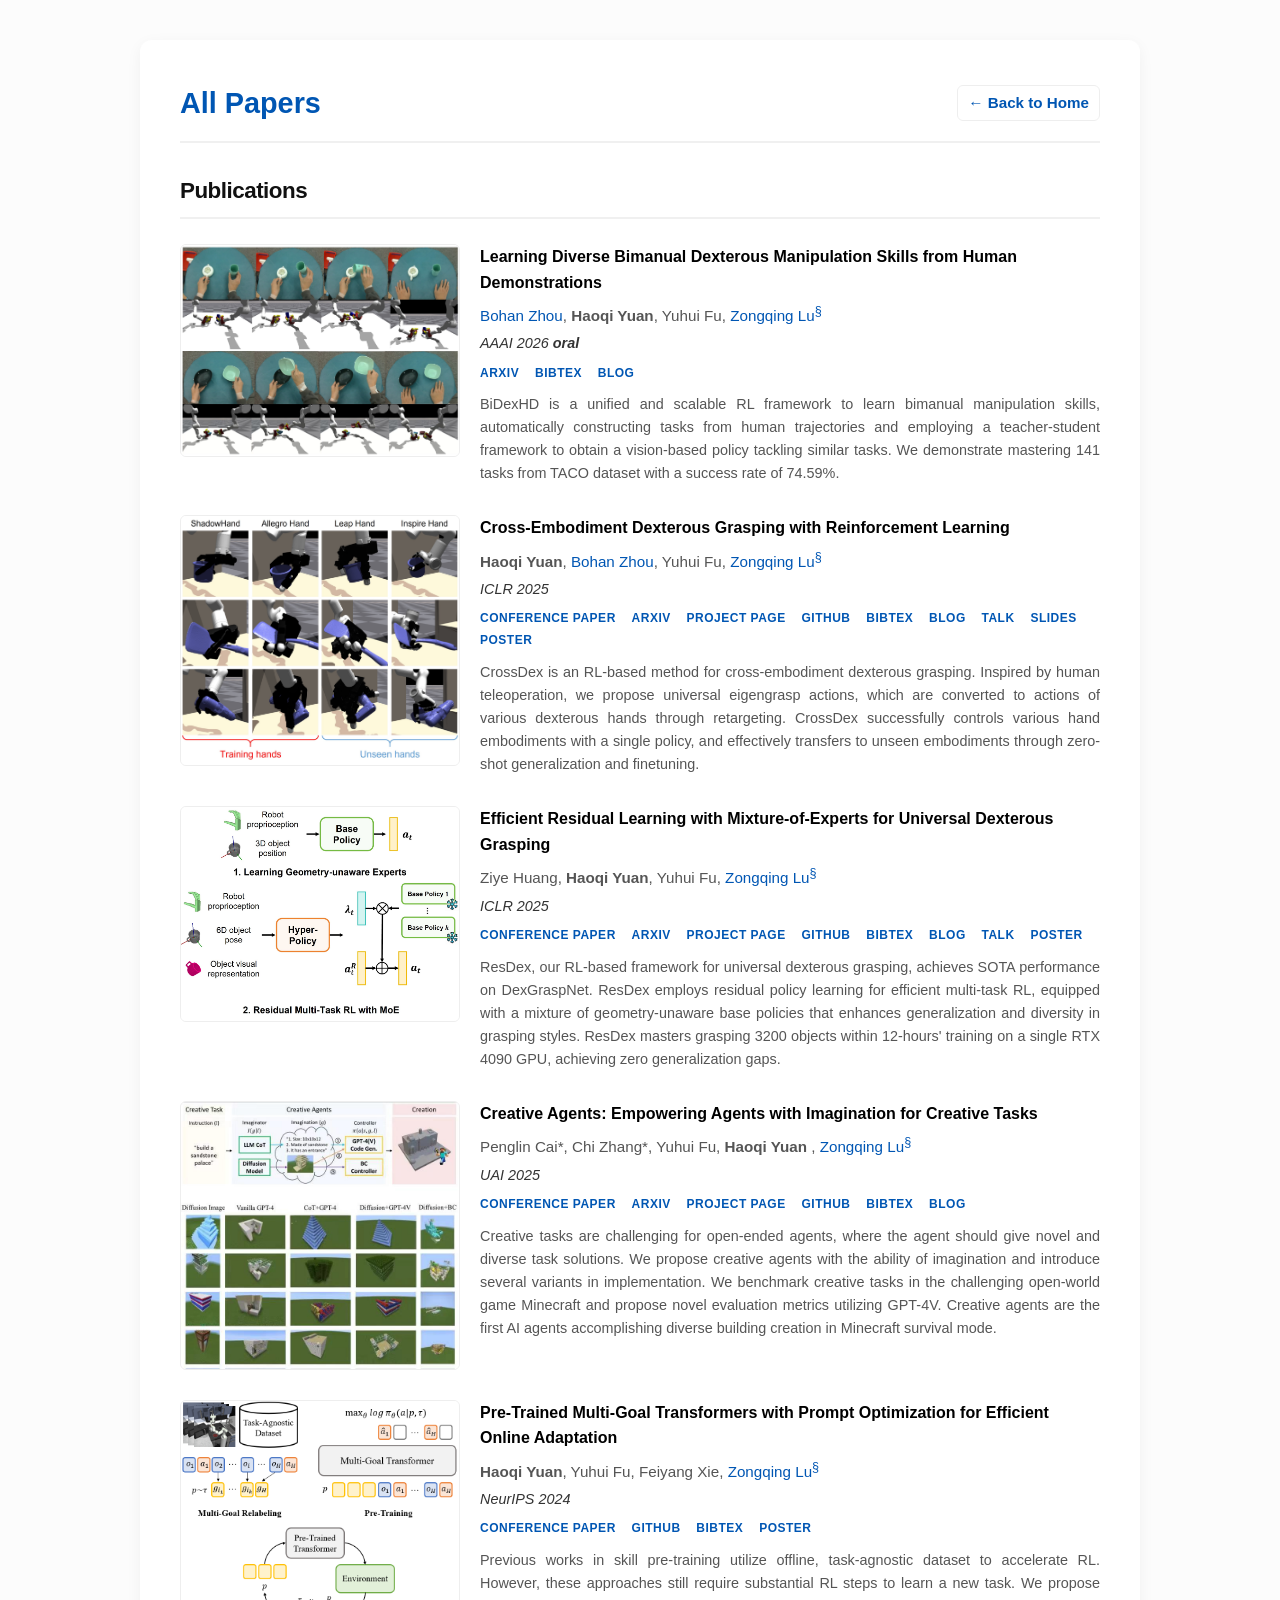
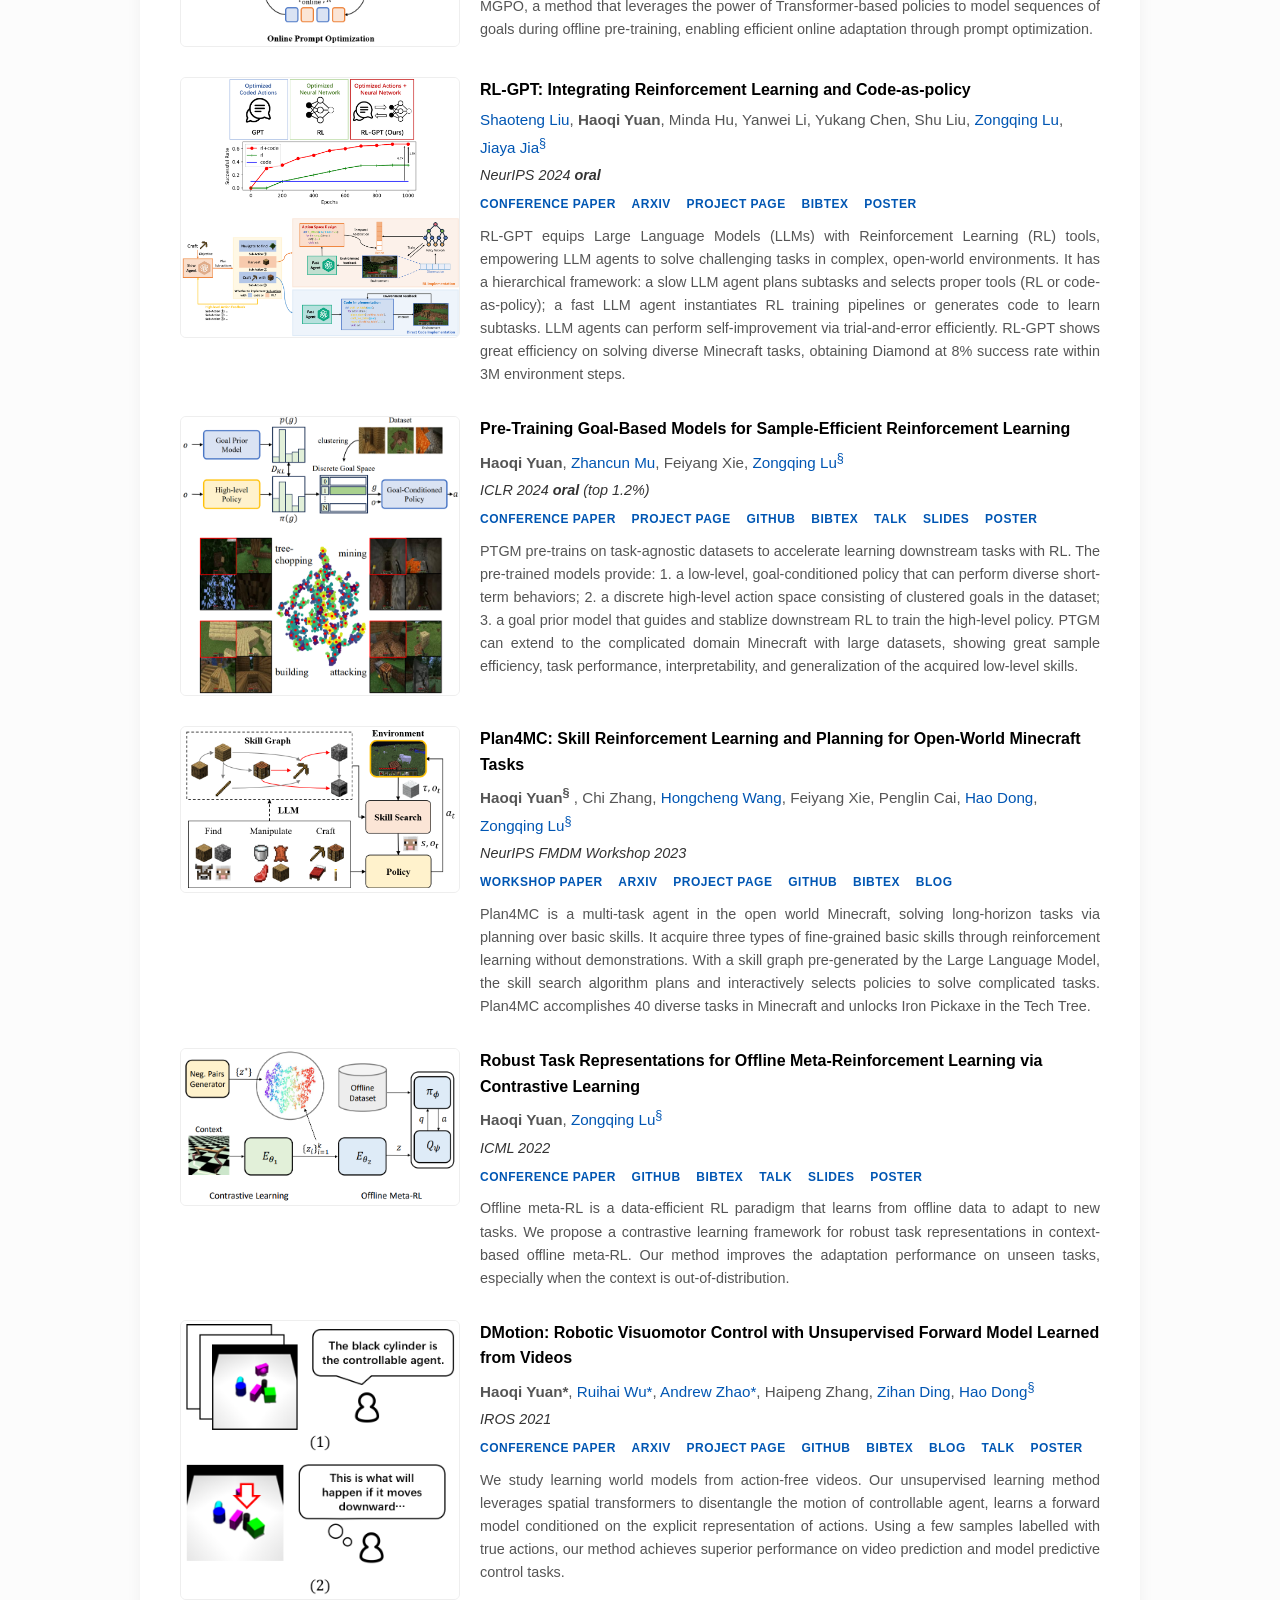
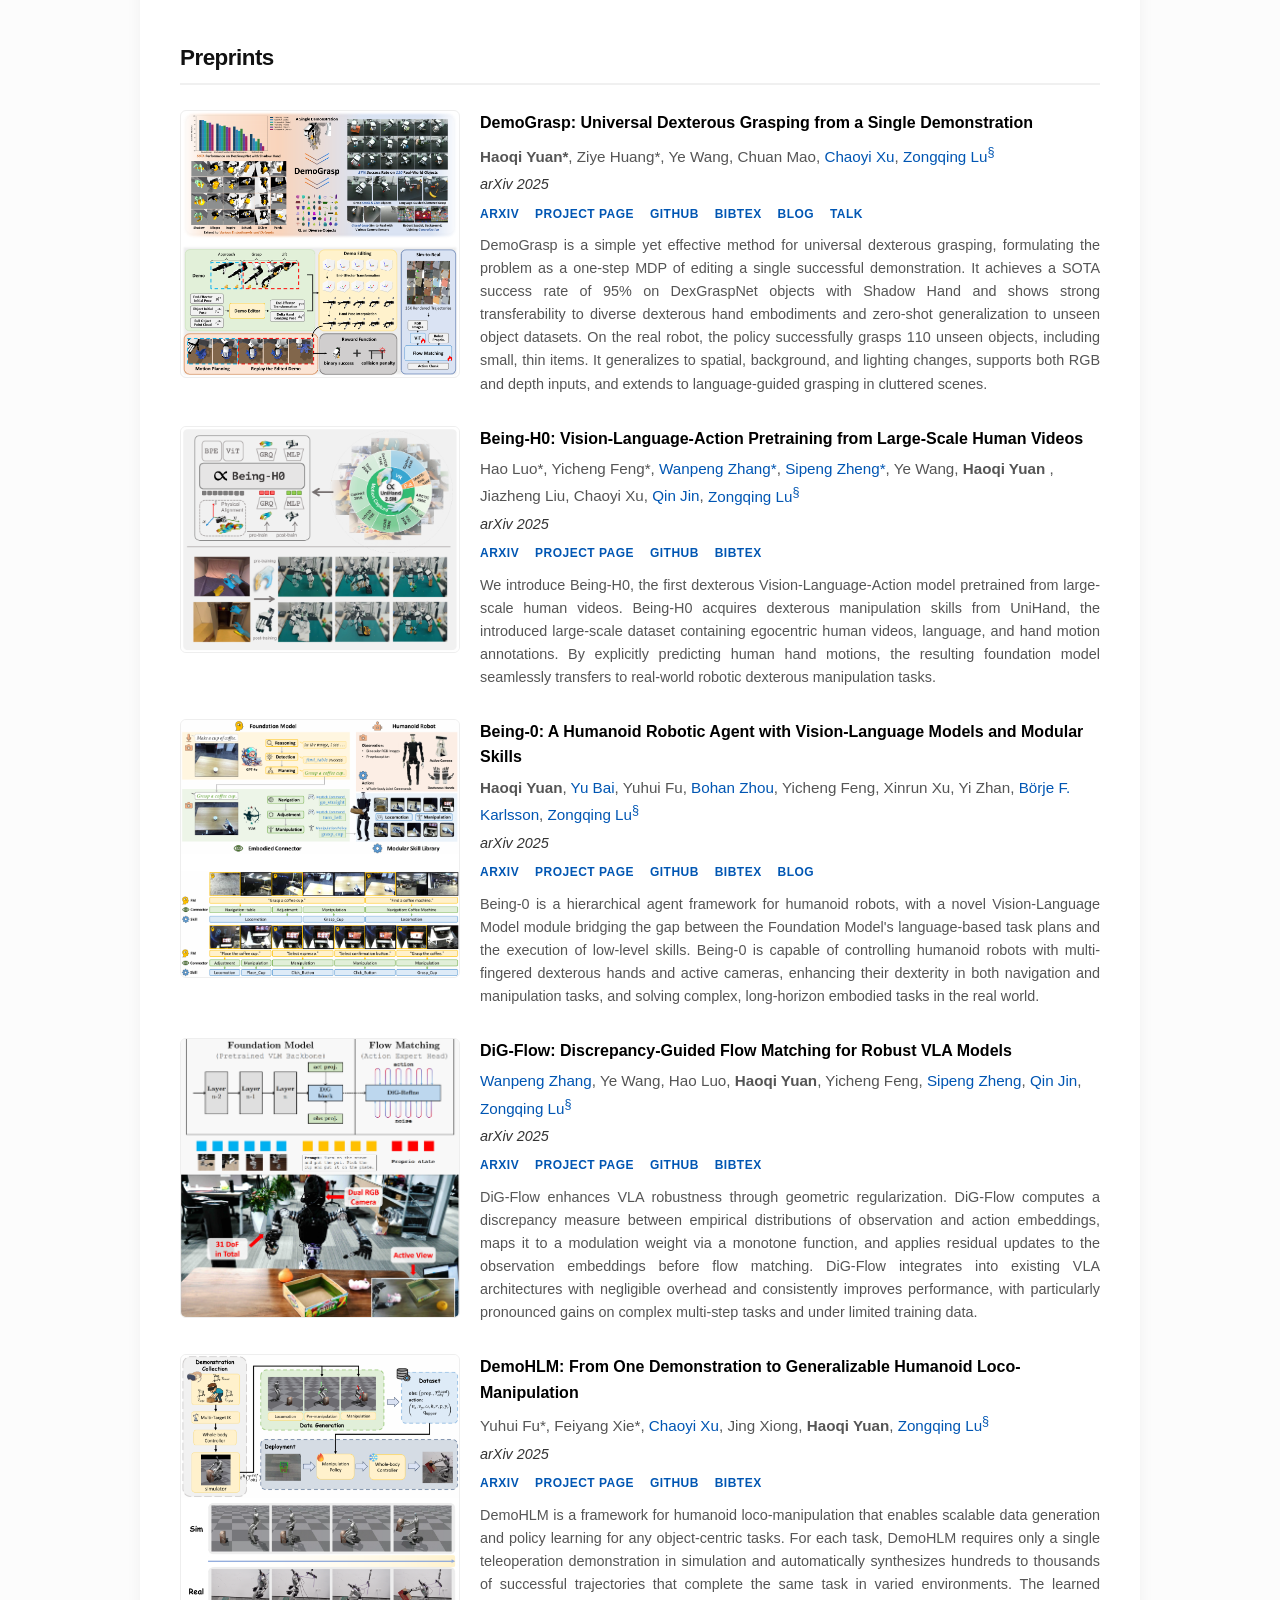
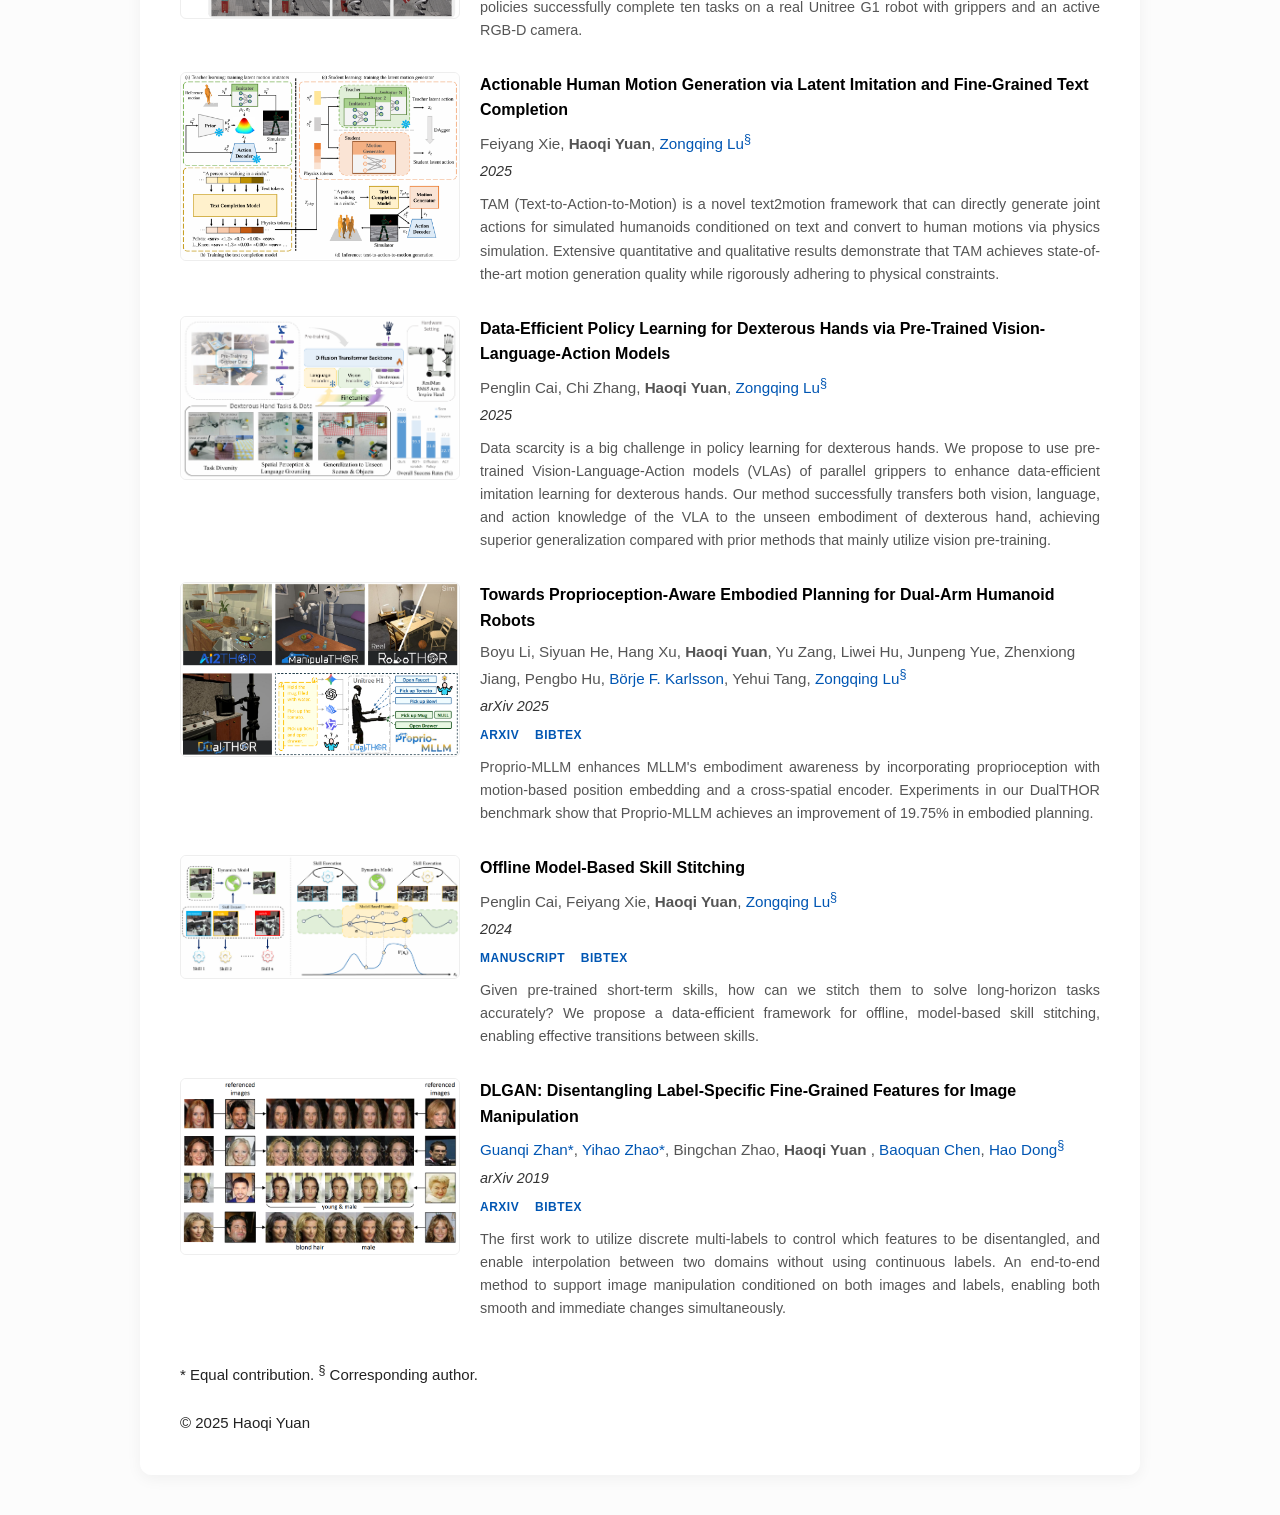
==== commit 867cdf97: "update cv" ====
--- a/publications.html
+++ b/publications.html
@@ -613,7 +613,7 @@
 
         <footer>
             <p>* Equal contribution. <sup>&sect;</sup> Corresponding author.</p> <br>
-            &copy; 2024 Haoqi Yuan
+            &copy; 2025 Haoqi Yuan
         </footer>
     </div>
 </div>
--- a/style.css
+++ b/style.css
@@ -246,15 +246,6 @@
     visibility: visible;
 }
 
-@media (max-width: 768px) {
-    .sidebar { position: relative; width: 100%; height: auto; border-right: none; border-bottom: 1px solid #eaeaea; padding: 30px 20px; }
-    .main-content { margin-left: 0; padding: 30px 20px; }
-    .two-col-layout { flex-direction: column; gap: 30px; } /* 移动端恢复堆叠 */
-    .exp-tooltip { display: none; }
-    .paper { flex-direction: column; }
-    .paper img { width: 100%; max-width: 300px; }
-}
-
 .exp-tooltip strong { color: #ffe568; font-weight: 700; }
 .exp-tooltip i { font-style: italic; }
 
@@ -273,4 +264,70 @@
     color: var(--text-main);
     margin-top: 15px; /* 增加 Reviewer/TA 标题与上一个元素的间距 */
     margin-bottom: 5px;
+}
+
+
+@media (max-width: 992px) { 
+    /* 关键修复 1: 强制容器垂直堆叠 */
+    .container {
+        flex-direction: column; 
+        min-height: auto; 
+    }
+
+    /* 2. 侧边栏样式调整：调整头像与 About Me 之间的垂直间隙 */
+    .sidebar { 
+        position: relative; 
+        width: 100%; 
+        height: auto; 
+        border-right: none; 
+        border-bottom: 1px solid #eaeaea; 
+        /* 关键修改：减少侧边栏底部 padding (15px)，缩小与主内容区的间隙 */
+        padding: 30px 20px 15px 20px; 
+    }
+    
+    /* 3. 主内容区移除左侧边距 */
+    .main-content { 
+        margin-left: 0; 
+        /* 关键修改：减少主内容区顶部 padding (15px)，缩小与侧边栏的间隙 */
+        padding: 15px 20px 30px 20px; 
+    }
+    
+    /* 4. 核心修复：将双栏布局 (Experience/Awards) 强制转为单栏垂直堆叠 */
+    .two-col-layout { 
+        flex-direction: column; 
+        /* 关键修改 3：Experience 和 Awards 之间的垂直间隙，从 30px 调整为 20px */
+        gap: 20px; 
+        /* 关键修改 4：Awards (双栏布局末尾) 和 Services 之间的间隙，从 60px 减小到 30px */
+        margin-bottom: 30px; 
+    }
+    
+    /* 5. 统一 Section 间距 */
+    .main-content section {
+        /* 控制 Services 和 Footer 之间的间隙 */
+        margin-bottom: 30px; 
+    }
+    
+    /* 6. 重置 Experience 和 Awards 的 flex 属性 */
+    .two-col-layout > section {
+        flex: none; 
+        width: 100%; 
+        min-width: unset; 
+        margin-bottom: 0; /* 确保 .two-col-layout 内部的 section 没有额外的底部 margin */
+    }
+
+    /* 7. 其他移动端优化 */
+    .exp-tooltip { 
+        display: none; 
+    }
+    .paper { 
+        flex-direction: column; 
+    }
+    .paper img { 
+        width: 100%; 
+        max-width: 300px; 
+        align-self: flex-start; 
+    }
+    .exp-grid {
+        grid-template-columns: 1fr; 
+    }
 }
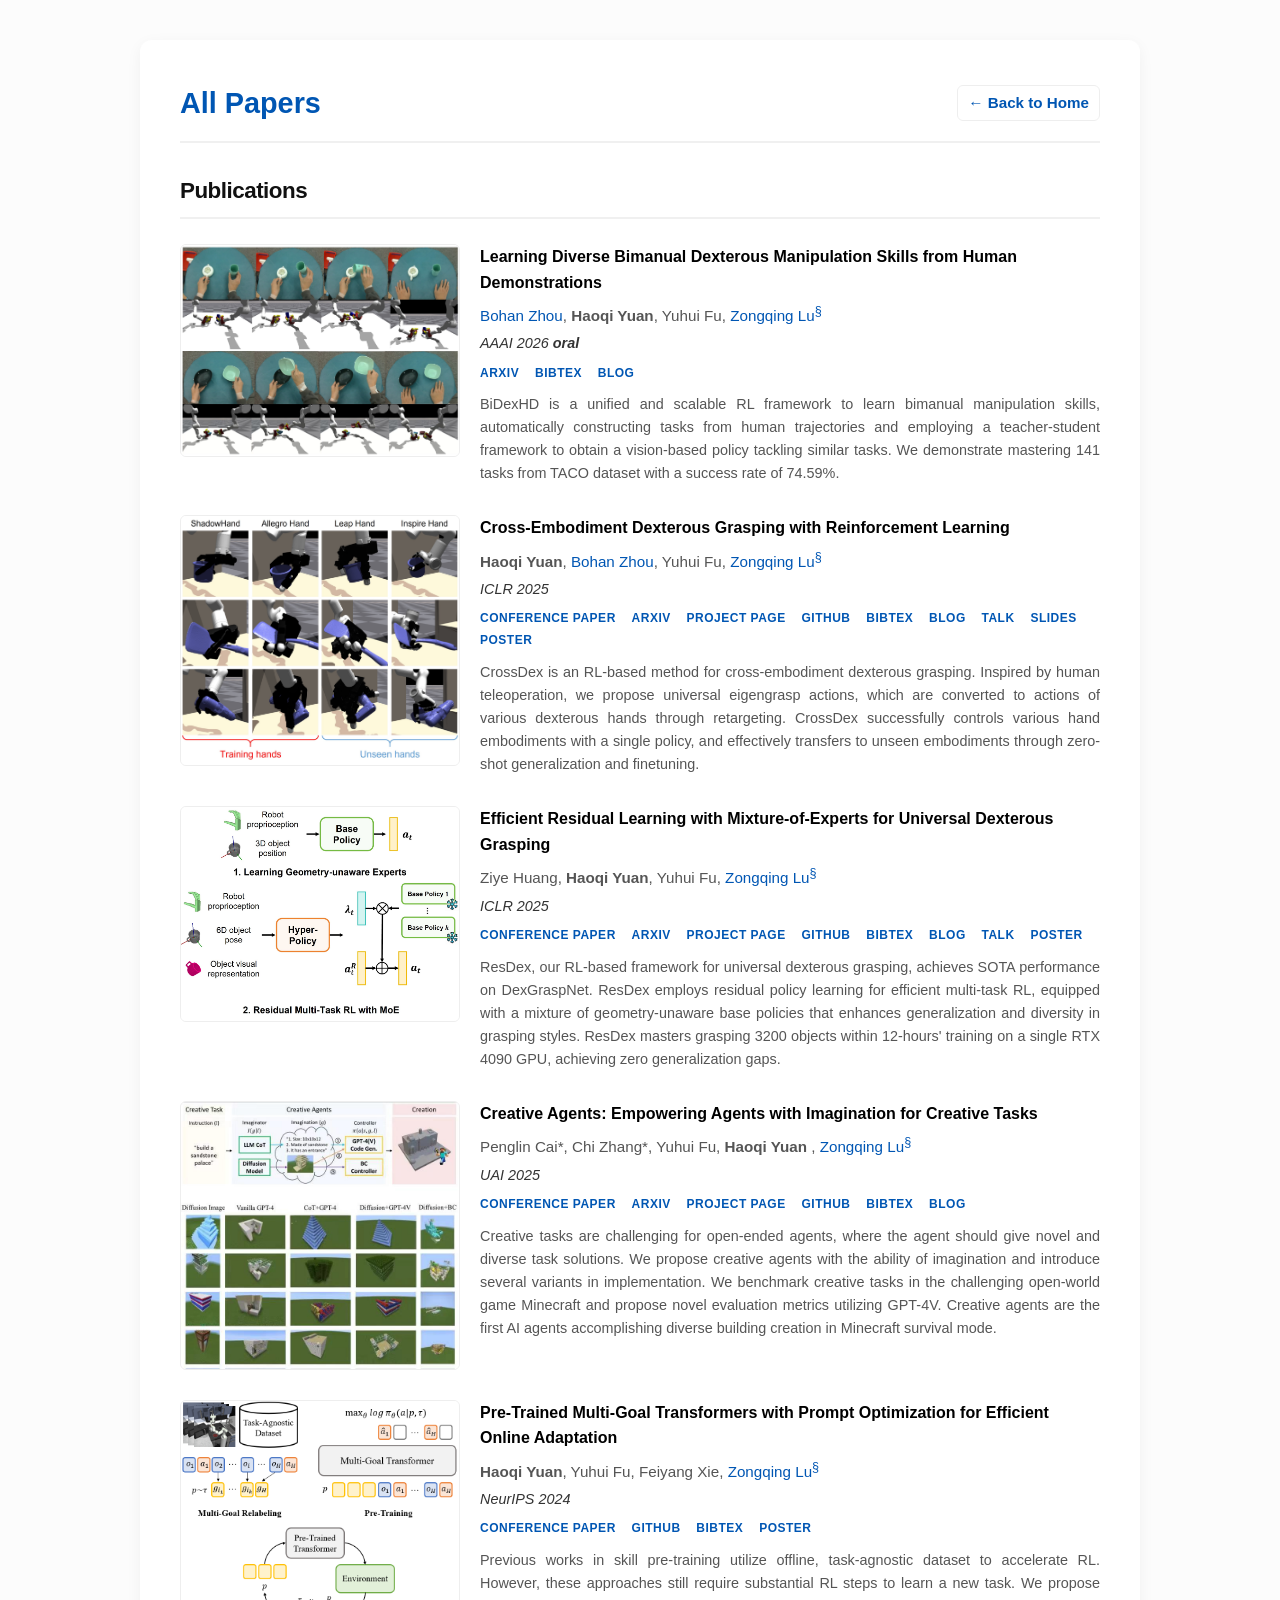
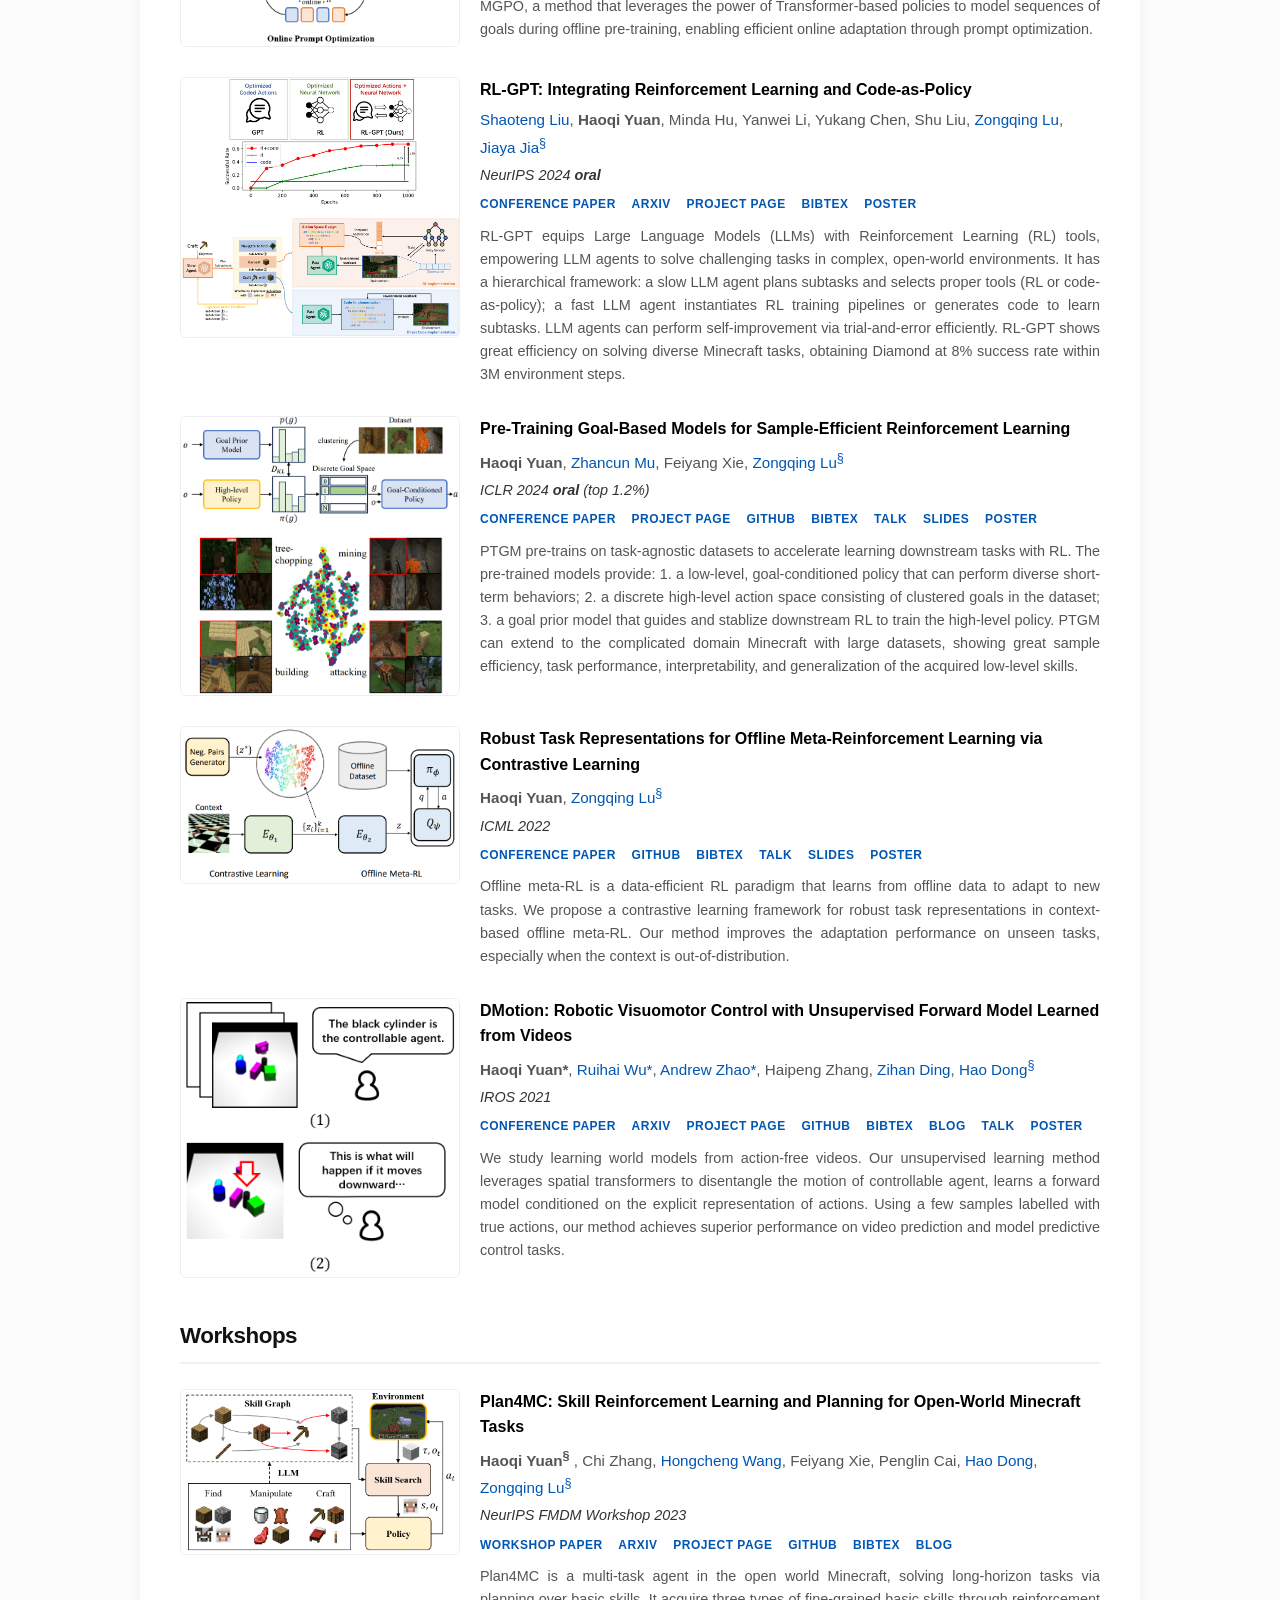
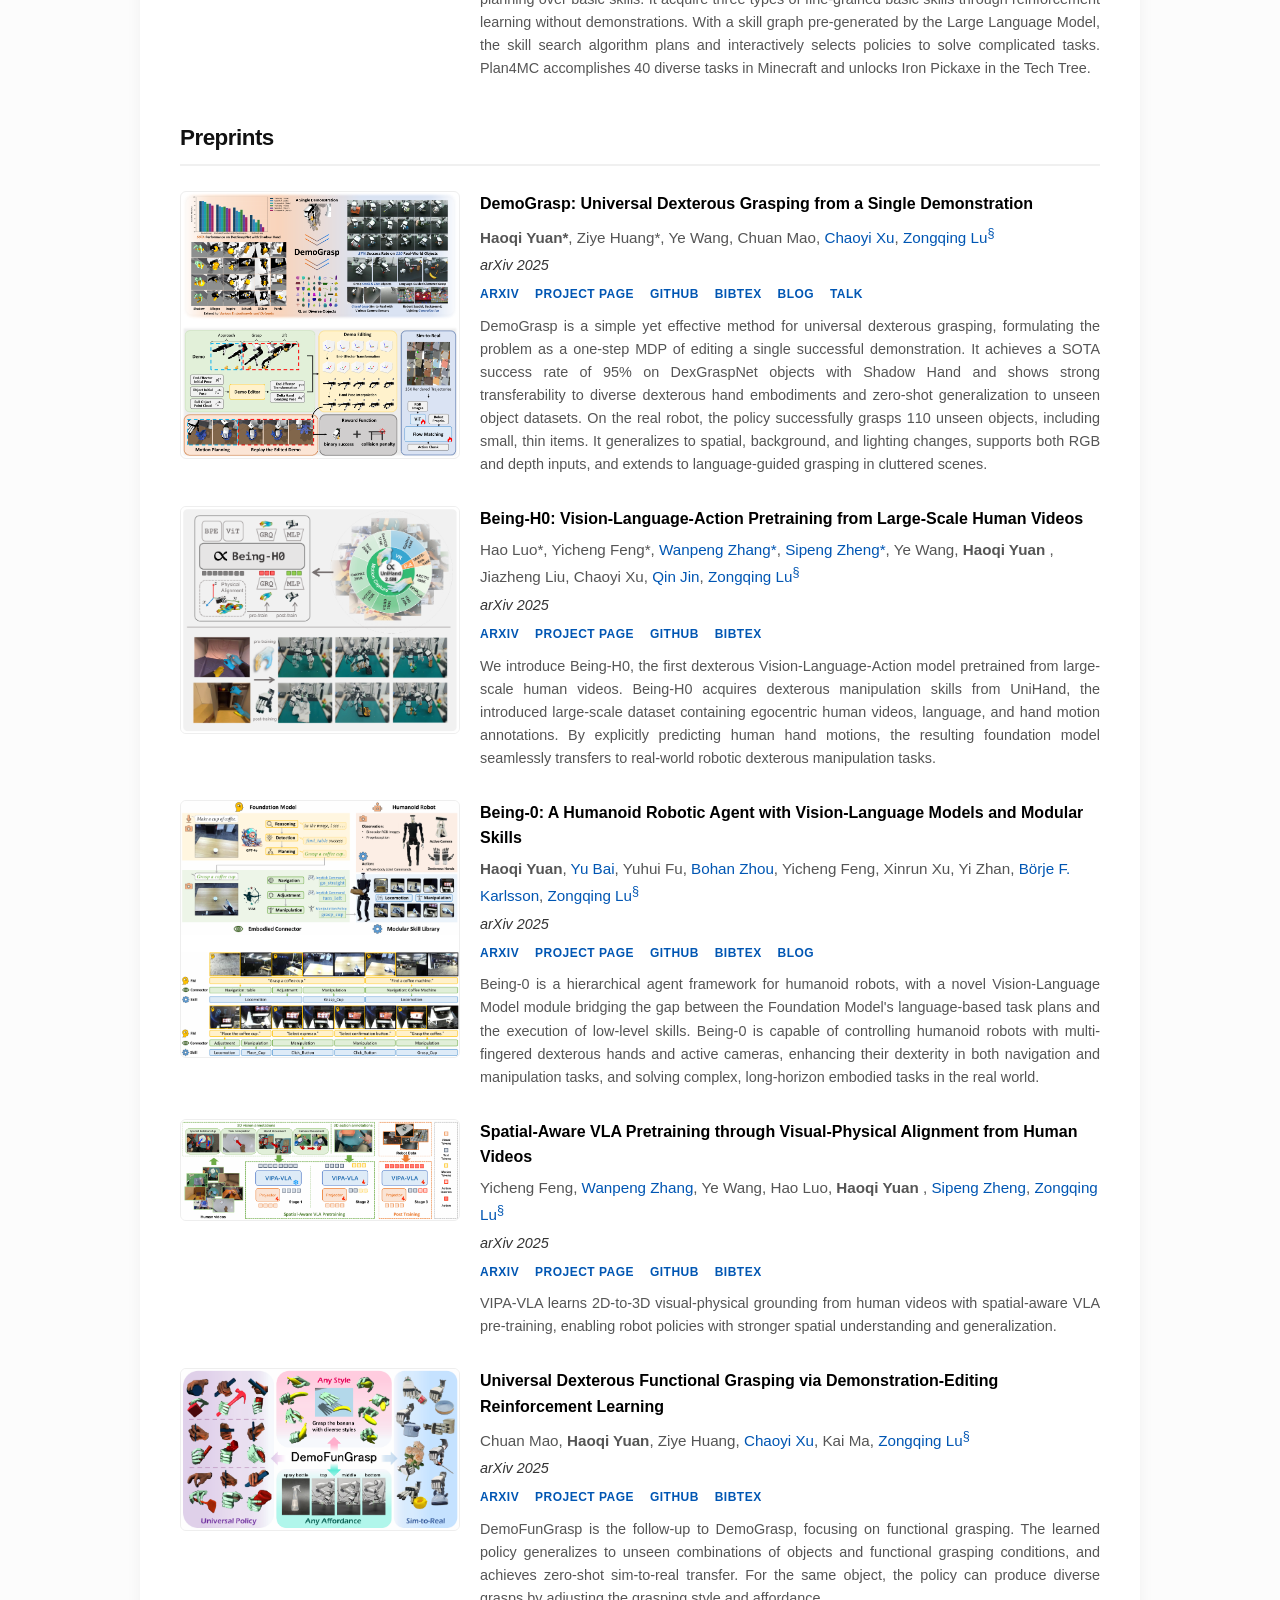
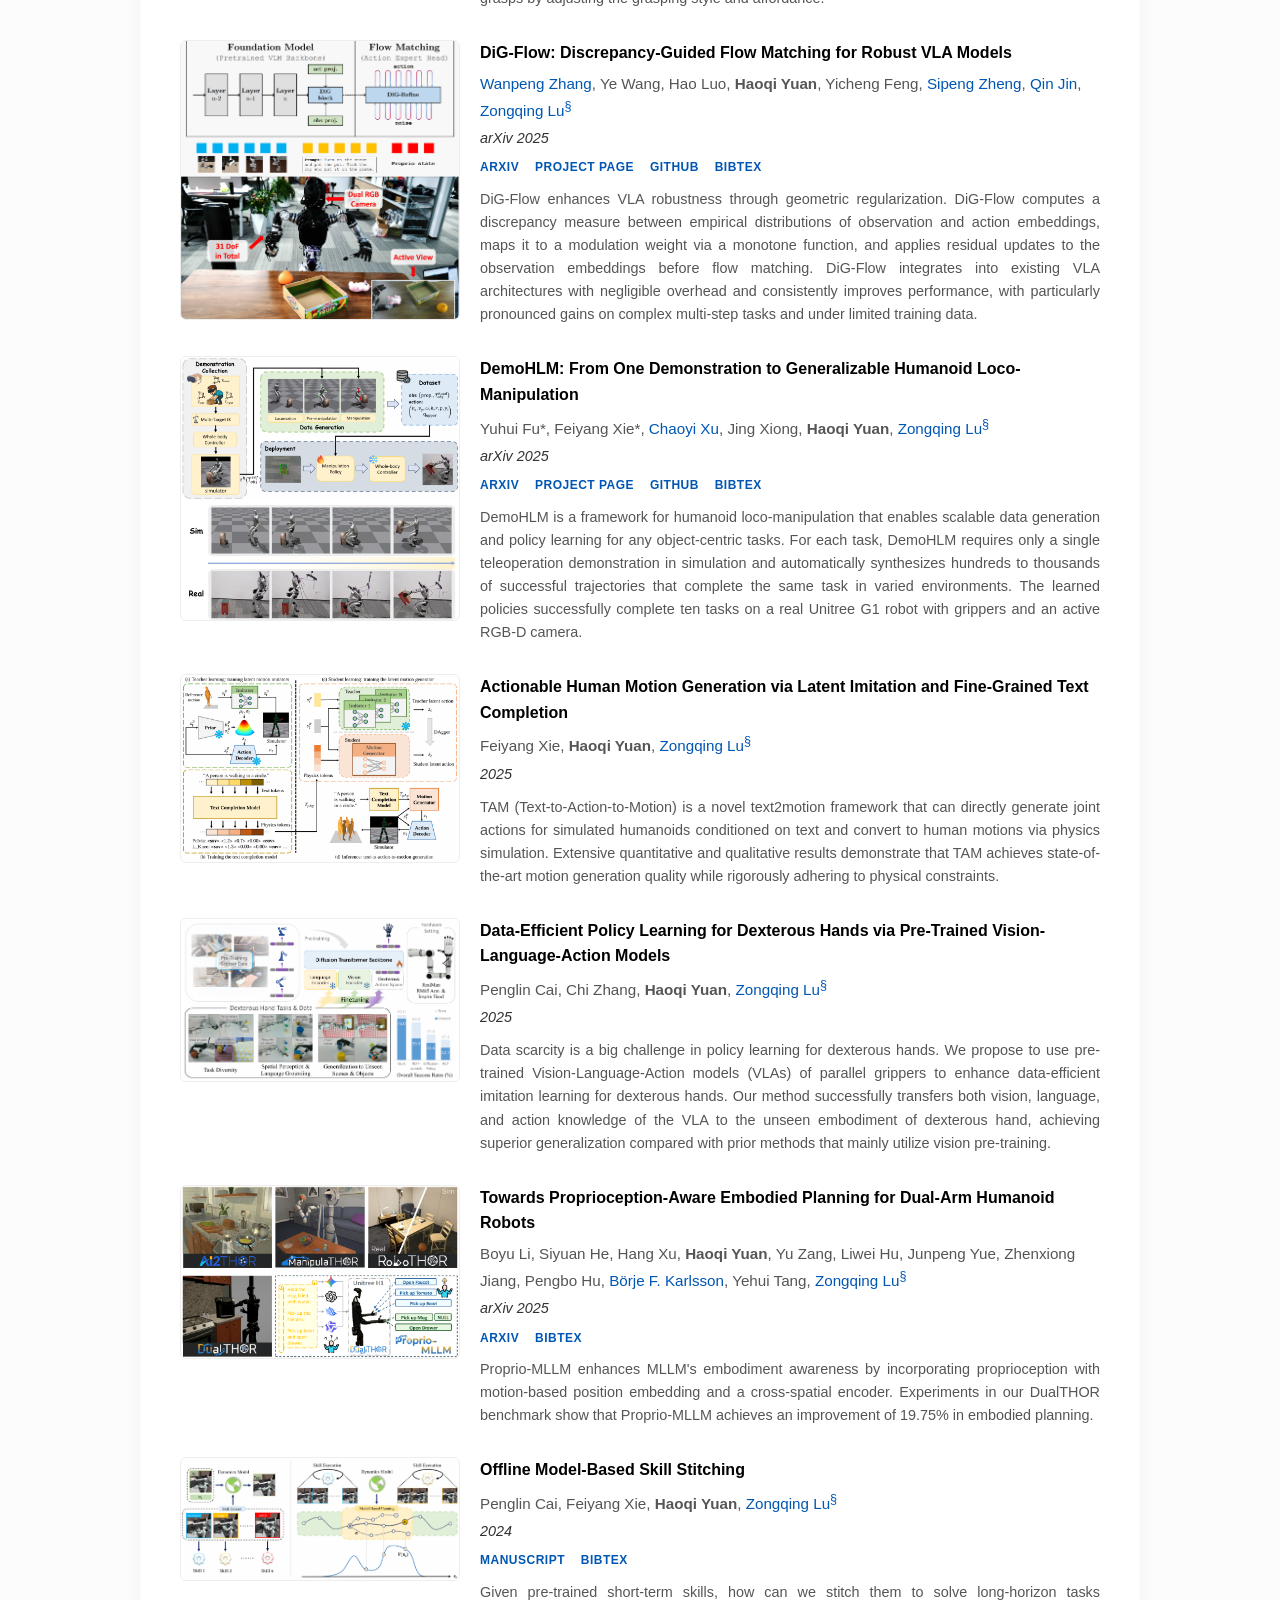
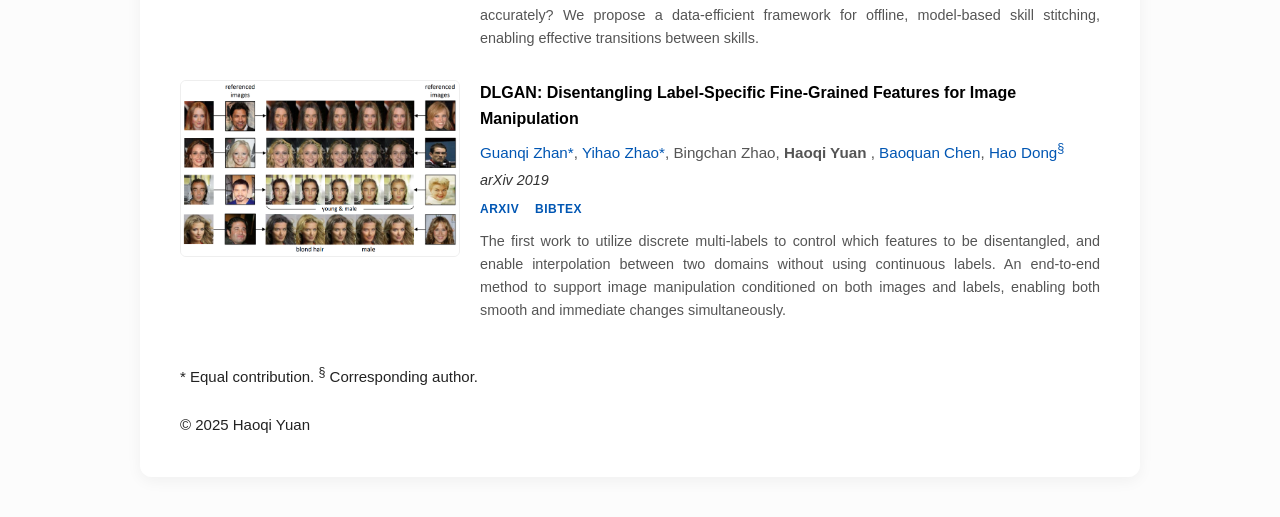
==== commit 0c4f9e52: "two papers" ====
--- a/publications.html
+++ b/publications.html
@@ -226,7 +226,7 @@
             <div class="paper">
                 <img src="./haoqi_files/pub/rlgpt.png" alt="RLGPT">
                 <div class="paper-content">
-                  <h3>RL-GPT: Integrating Reinforcement Learning and Code-as-policy</h3>
+                  <h3>RL-GPT: Integrating Reinforcement Learning and Code-as-Policy</h3>
                   <div class="paper-authors">
                     <a href="https://www.shaotengliu.com/">Shaoteng Liu</a>, <strong>Haoqi Yuan</strong>, Minda Hu, Yanwei Li, Yukang Chen, Shu Liu, <a href="https://z0ngqing.github.io/">Zongqing Lu</a>, <a href="https://jiaya.me/home">Jiaya Jia<sup>&sect;</sup></a>
                   </div>
@@ -272,34 +272,6 @@
                     2. a discrete high-level action space consisting of clustered goals in the dataset; 3. a goal prior model that guides and 
                     stablize downstream RL to train the high-level policy. PTGM can extend to the complicated domain Minecraft with large datasets, 
                     showing great sample efficiency, task performance, interpretability, and generalization of the acquired low-level skills.
-                  </p>
-                </div>
-            </div>
-
-            <div class="paper">
-                <img src="./haoqi_files/pub/plan4mc.png" alt="Plan4MC">
-                <div class="paper-content">
-                  <h3>Plan4MC: Skill Reinforcement Learning and Planning for Open-World Minecraft Tasks</h3>
-                  <div class="paper-authors">
-                    <strong> Haoqi Yuan<sup>&sect;</sup> </strong>, Chi Zhang, <a href="https://whcpumpkin.github.io/">Hongcheng Wang</a>, Feiyang Xie, Penglin Cai, 
-                    <a href="https://zsdonghao.github.io/">Hao Dong</a>,
-                    <a href="https://z0ngqing.github.io/">Zongqing Lu<sup>&sect;</sup></a>
-                  </div>
-                  <div class="paper-venue">NeurIPS FMDM Workshop 2023</div>
-                  <div class="paper-links">
-                    <a href="https://openreview.net/pdf?id=tTZVrnr45N">workshop paper</a>
-                    <a href="https://arxiv.org/abs/2303.16563">arXiv</a>
-                    <a href="https://sites.google.com/view/plan4mc">project page</a>
-                    <a href="https://github.com/PKU-RL/Plan4MC">GitHub</a>
-                    <a href="./haoqi_files/pub/plan4mc.bib">bibtex</a>
-                    <a href="https://mp.weixin.qq.com/s/EJtL9g0u2EO_IhggwgfZJg">blog</a>
-                     </div>
-                  <p>
-                    Plan4MC is a multi-task agent in the open world Minecraft, solving long-horizon tasks via planning over basic skills. 
-                    It acquire three types of fine-grained basic skills through reinforcement learning without demonstrations. 
-                    With a skill graph pre-generated by the Large Language Model, the skill search algorithm plans and interactively 
-                    selects policies to solve complicated tasks. 
-                    Plan4MC accomplishes 40 diverse tasks in Minecraft and unlocks Iron Pickaxe in the Tech Tree.
                   </p>
                 </div>
             </div>
@@ -361,6 +333,38 @@
             </div>
             
             </section>
+        
+        <section class="papers">
+            <h2>Workshops</h2>
+
+            <div class="paper">
+                <img src="./haoqi_files/pub/plan4mc.png" alt="Plan4MC">
+                <div class="paper-content">
+                  <h3>Plan4MC: Skill Reinforcement Learning and Planning for Open-World Minecraft Tasks</h3>
+                  <div class="paper-authors">
+                    <strong> Haoqi Yuan<sup>&sect;</sup> </strong>, Chi Zhang, <a href="https://whcpumpkin.github.io/">Hongcheng Wang</a>, Feiyang Xie, Penglin Cai, 
+                    <a href="https://zsdonghao.github.io/">Hao Dong</a>,
+                    <a href="https://z0ngqing.github.io/">Zongqing Lu<sup>&sect;</sup></a>
+                  </div>
+                  <div class="paper-venue">NeurIPS FMDM Workshop 2023</div>
+                  <div class="paper-links">
+                    <a href="https://openreview.net/pdf?id=tTZVrnr45N">workshop paper</a>
+                    <a href="https://arxiv.org/abs/2303.16563">arXiv</a>
+                    <a href="https://sites.google.com/view/plan4mc">project page</a>
+                    <a href="https://github.com/PKU-RL/Plan4MC">GitHub</a>
+                    <a href="./haoqi_files/pub/plan4mc.bib">bibtex</a>
+                    <a href="https://mp.weixin.qq.com/s/EJtL9g0u2EO_IhggwgfZJg">blog</a>
+                     </div>
+                  <p>
+                    Plan4MC is a multi-task agent in the open world Minecraft, solving long-horizon tasks via planning over basic skills. 
+                    It acquire three types of fine-grained basic skills through reinforcement learning without demonstrations. 
+                    With a skill graph pre-generated by the Large Language Model, the skill search algorithm plans and interactively 
+                    selects policies to solve complicated tasks. 
+                    Plan4MC accomplishes 40 diverse tasks in Minecraft and unlocks Iron Pickaxe in the Tech Tree.
+                  </p>
+                </div>
+            </div>
+        </section>
 
         <section class="papers">
             <h2>Preprints</h2>
@@ -451,6 +455,78 @@
                 </div>
             </div>
 
+            <!-- <div class="paper">
+                <img src="./haoqi_files/pub/unitachand.png" alt="unitachand">
+                <div class="paper-content">
+                  <h3>UniTacHand: Unified Spatio-Tactile Representation for Human-to-Dexterous-Hand Skill Transfer</h3>
+                  <div class="paper-authors">
+                    Chi Zhang*, Penglin Cai*, <strong>Haoqi Yuan</strong>, 
+                    <a href="https://co1one.github.io/">Chaoyi Xu</a>, 
+                    <a href="https://z0ngqing.github.io/">Zongqing Lu<sup>&sect;</sup></a>
+                  </div>
+                  <div class="paper-venue">arXiv 2025</div>
+                  <div class="paper-links">
+                     <a href="https://arxiv.org/abs/xxx">arXiv</a> 
+                     <a href="https://beingbeyond.github.io/UniTacHand/">Project Page</a> 
+                     <a href="https://github.com/BeingBeyond/UniTacHand">GitHub</a>
+                     <a href="./haoqi_files/pub/unitachand.bib">bibtex</a>
+                  </div>
+                  <p>
+                    We propose a unified representation to align robotic tactile information captured 
+                    by dexterous hands with human hand touch obtained from tactile gloves. 
+                    It enables efficient human-to-robot policy transfer by collecting cheap human data.
+                  </p>
+                </div>
+              </div> -->
+
+            <div class="paper">
+                <img src="./haoqi_files/pub/vipavla.png" alt="vipavla">
+                <div class="paper-content">
+                  <h3>Spatial-Aware VLA Pretraining through Visual-Physical Alignment from Human Videos</h3>
+                  <div class="paper-authors">
+                    Yicheng Feng, <a href="https://zhangwp.com/">Wanpeng Zhang</a>, Ye Wang, Hao Luo, 
+                    <strong> Haoqi Yuan </strong>, <a href="https://zhengsipeng.github.io/">Sipeng Zheng</a>, 
+                    <a href="https://z0ngqing.github.io/">Zongqing Lu<sup>&sect;</sup></a>
+                  </div>
+                  <div class="paper-venue">arXiv 2025</div>
+                  <div class="paper-links">
+                     <a href="https://arxiv.org/abs/2512.13080">arXiv</a> 
+                     <a href="https://beingbeyond.github.io/VIPA-VLA/">Project Page</a> 
+                     <a href="https://github.com/BeingBeyond/VIPA-VLA">GitHub</a>
+                     <a href="./haoqi_files/pub/vipavla.bib">bibtex</a>
+                  </div>
+                  <p>
+                    VIPA-VLA  learns 2D-to-3D visual-physical grounding from human videos with spatial-aware VLA pre-training, 
+                    enabling robot policies with stronger spatial understanding and generalization.
+                  </p>
+                </div>
+              </div>
+            
+            <div class="paper">
+                <img src="./haoqi_files/pub/demofungrasp.png" alt="demofungrasp">
+                <div class="paper-content">
+                  <h3>Universal Dexterous Functional Grasping via Demonstration-Editing Reinforcement Learning</h3>
+                  <div class="paper-authors">
+                    Chuan Mao, <strong>Haoqi Yuan</strong>, Ziye Huang, 
+                    <a href="https://co1one.github.io/">Chaoyi Xu</a>, Kai Ma, 
+                    <a href="https://z0ngqing.github.io/">Zongqing Lu<sup>&sect;</sup></a>
+                  </div>
+                  <div class="paper-venue">arXiv 2025</div>
+                  <div class="paper-links">
+                     <a href="https://arxiv.org/abs/2512.13380">arXiv</a> 
+                     <a href="https://beingbeyond.github.io/DemoFunGrasp/">Project Page</a> 
+                     <a href="https://github.com/BeingBeyond/DemoFunGrasp">GitHub</a>
+                     <a href="./haoqi_files/pub/demofungrasp.bib">bibtex</a>
+                  </div>
+                  <p>
+                    DemoFunGrasp is the follow-up to DemoGrasp, focusing on functional grasping.
+                    The learned policy generalizes to unseen combinations of objects and functional grasping 
+                    conditions, and achieves zero-shot sim-to-real transfer. For the same object, the policy can 
+                    produce diverse grasps by adjusting the grasping style and affordance.
+                  </p>
+                </div>
+              </div>
+
 
             <div class="paper">
                 <img src="./haoqi_files/pub/digflow.png" alt="DiGFlow">
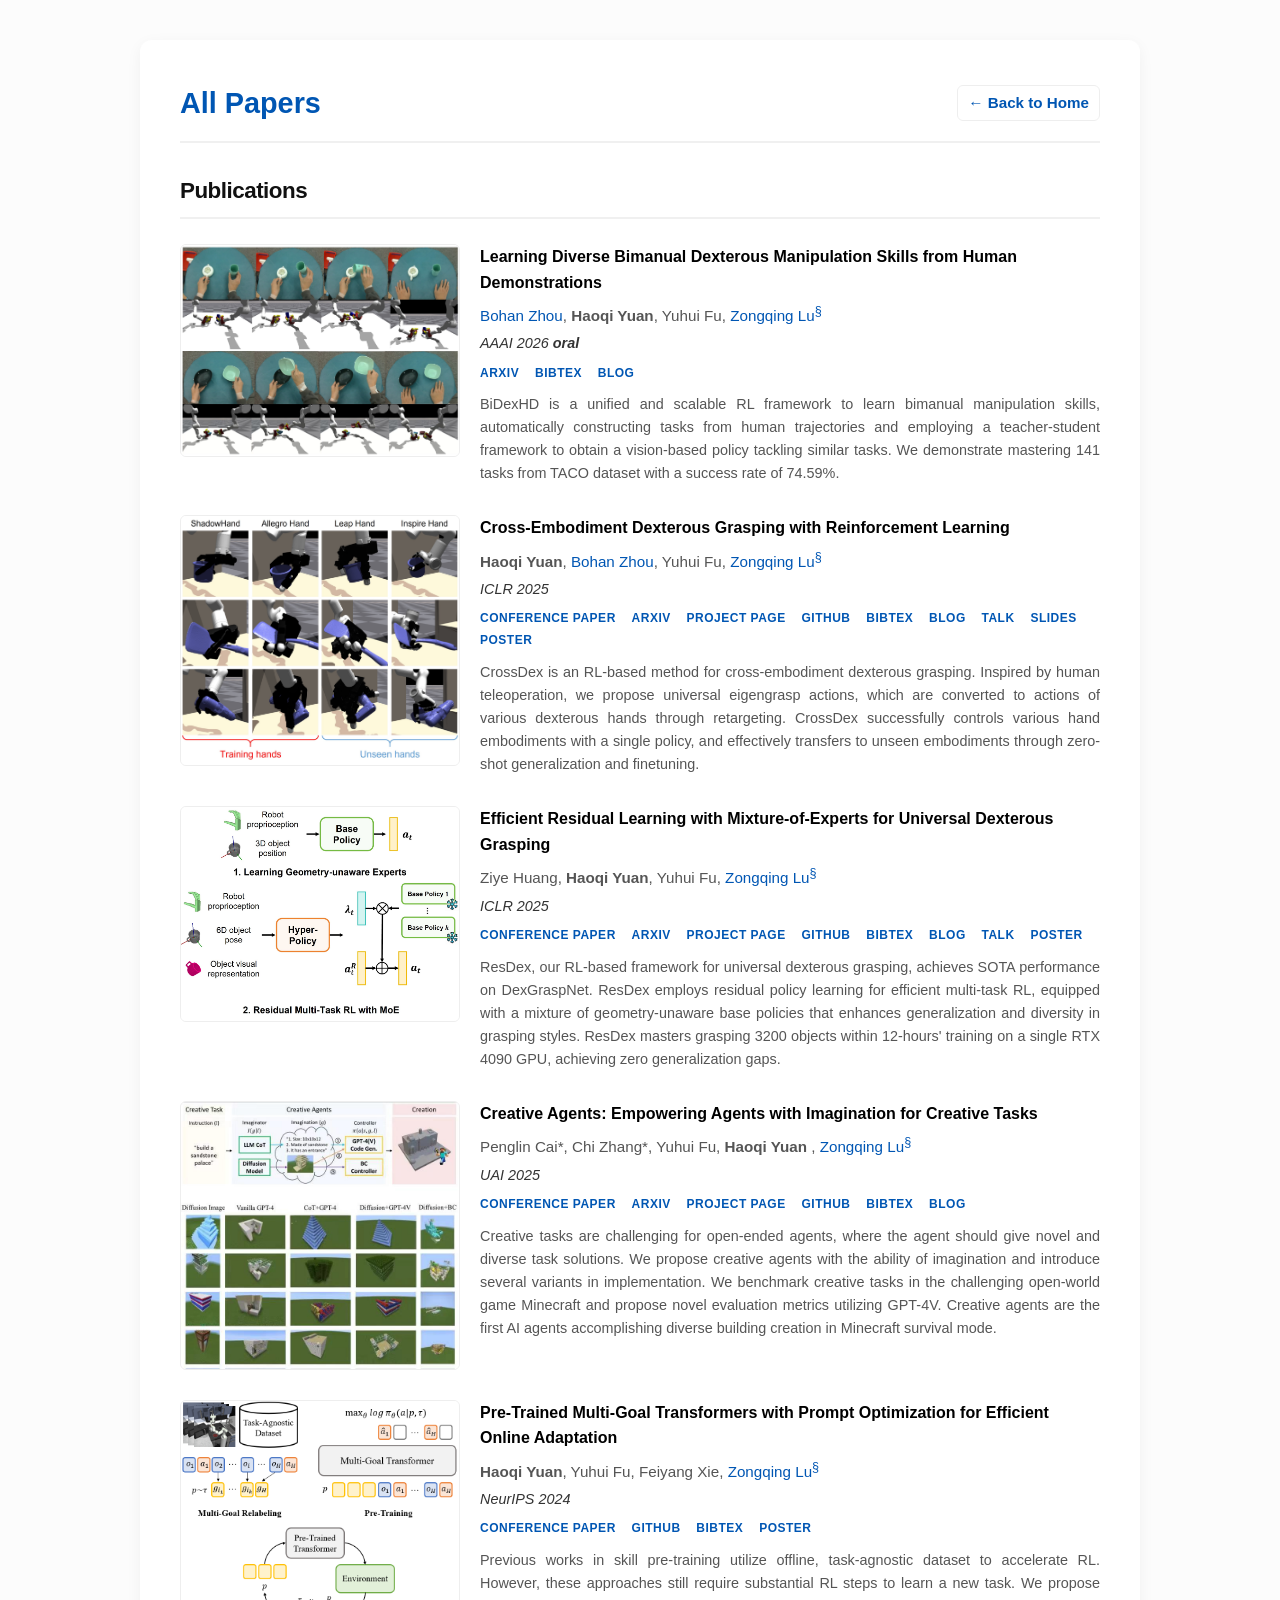
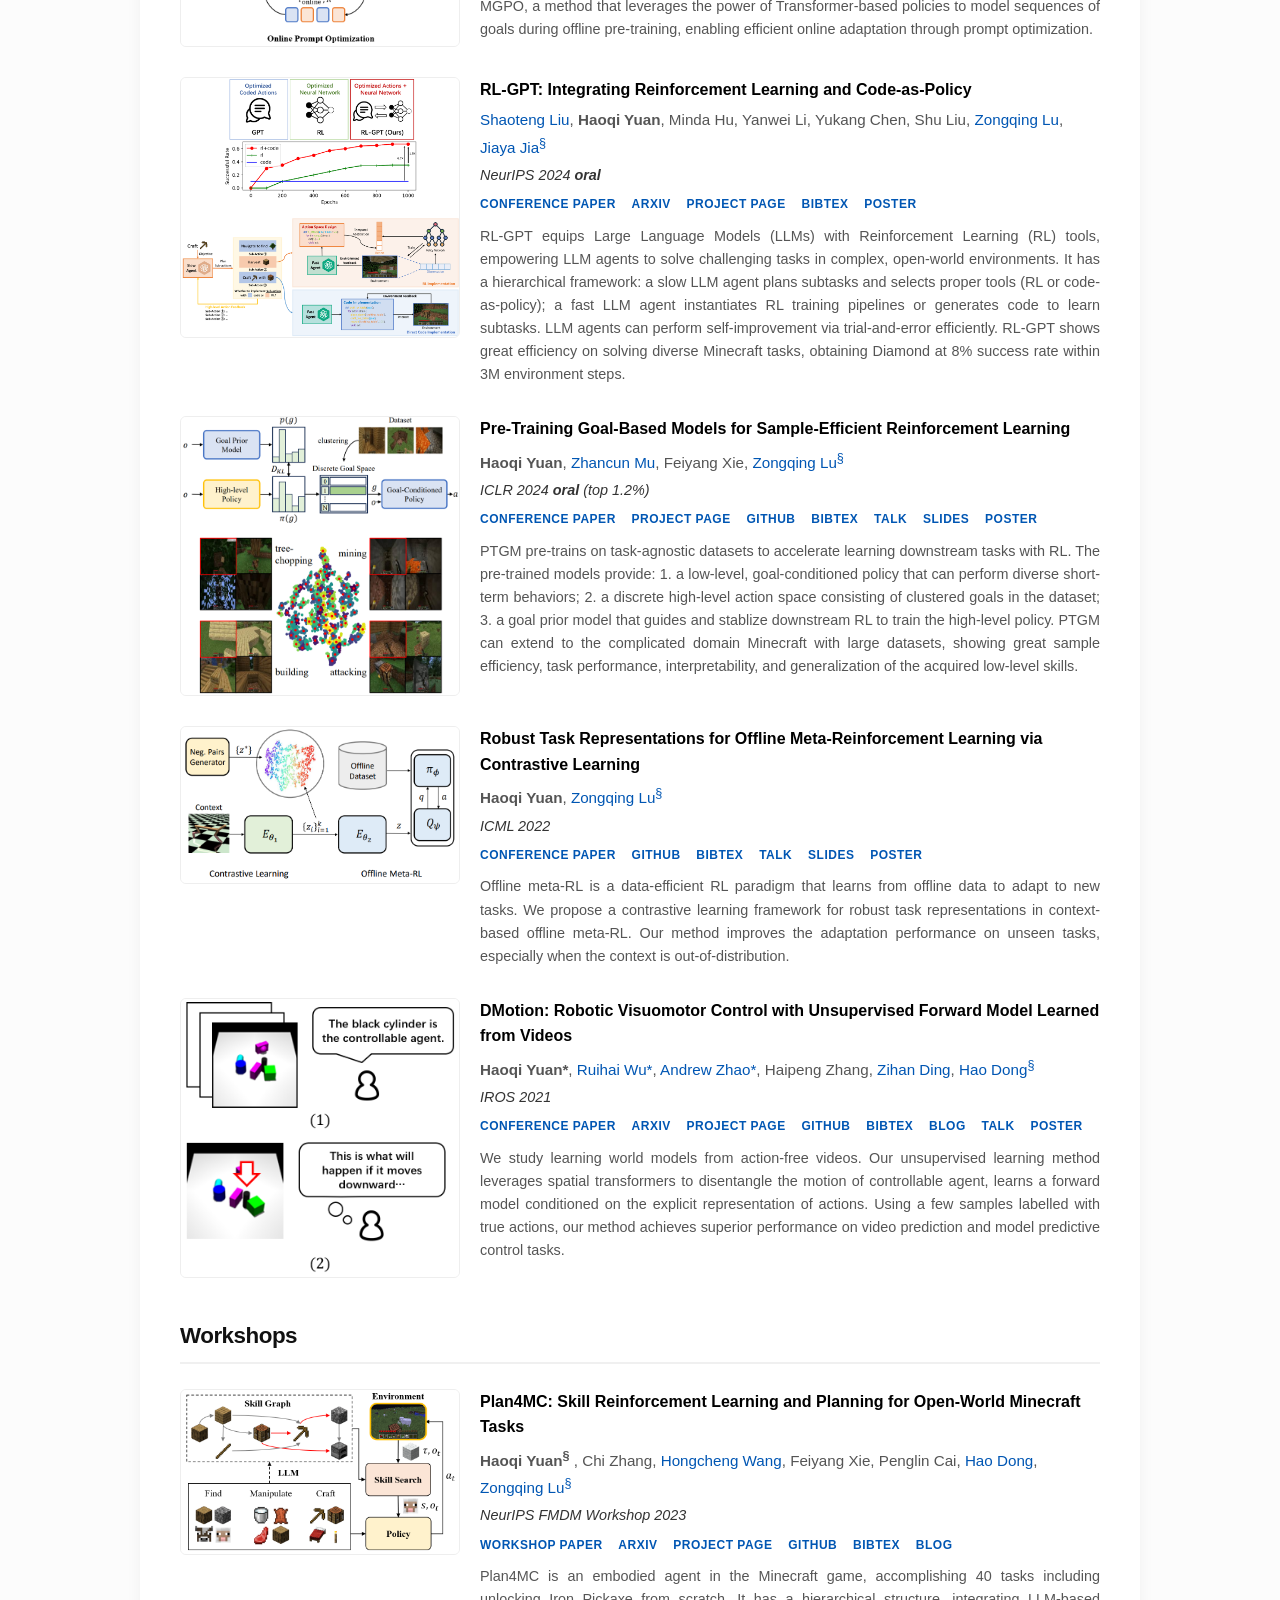
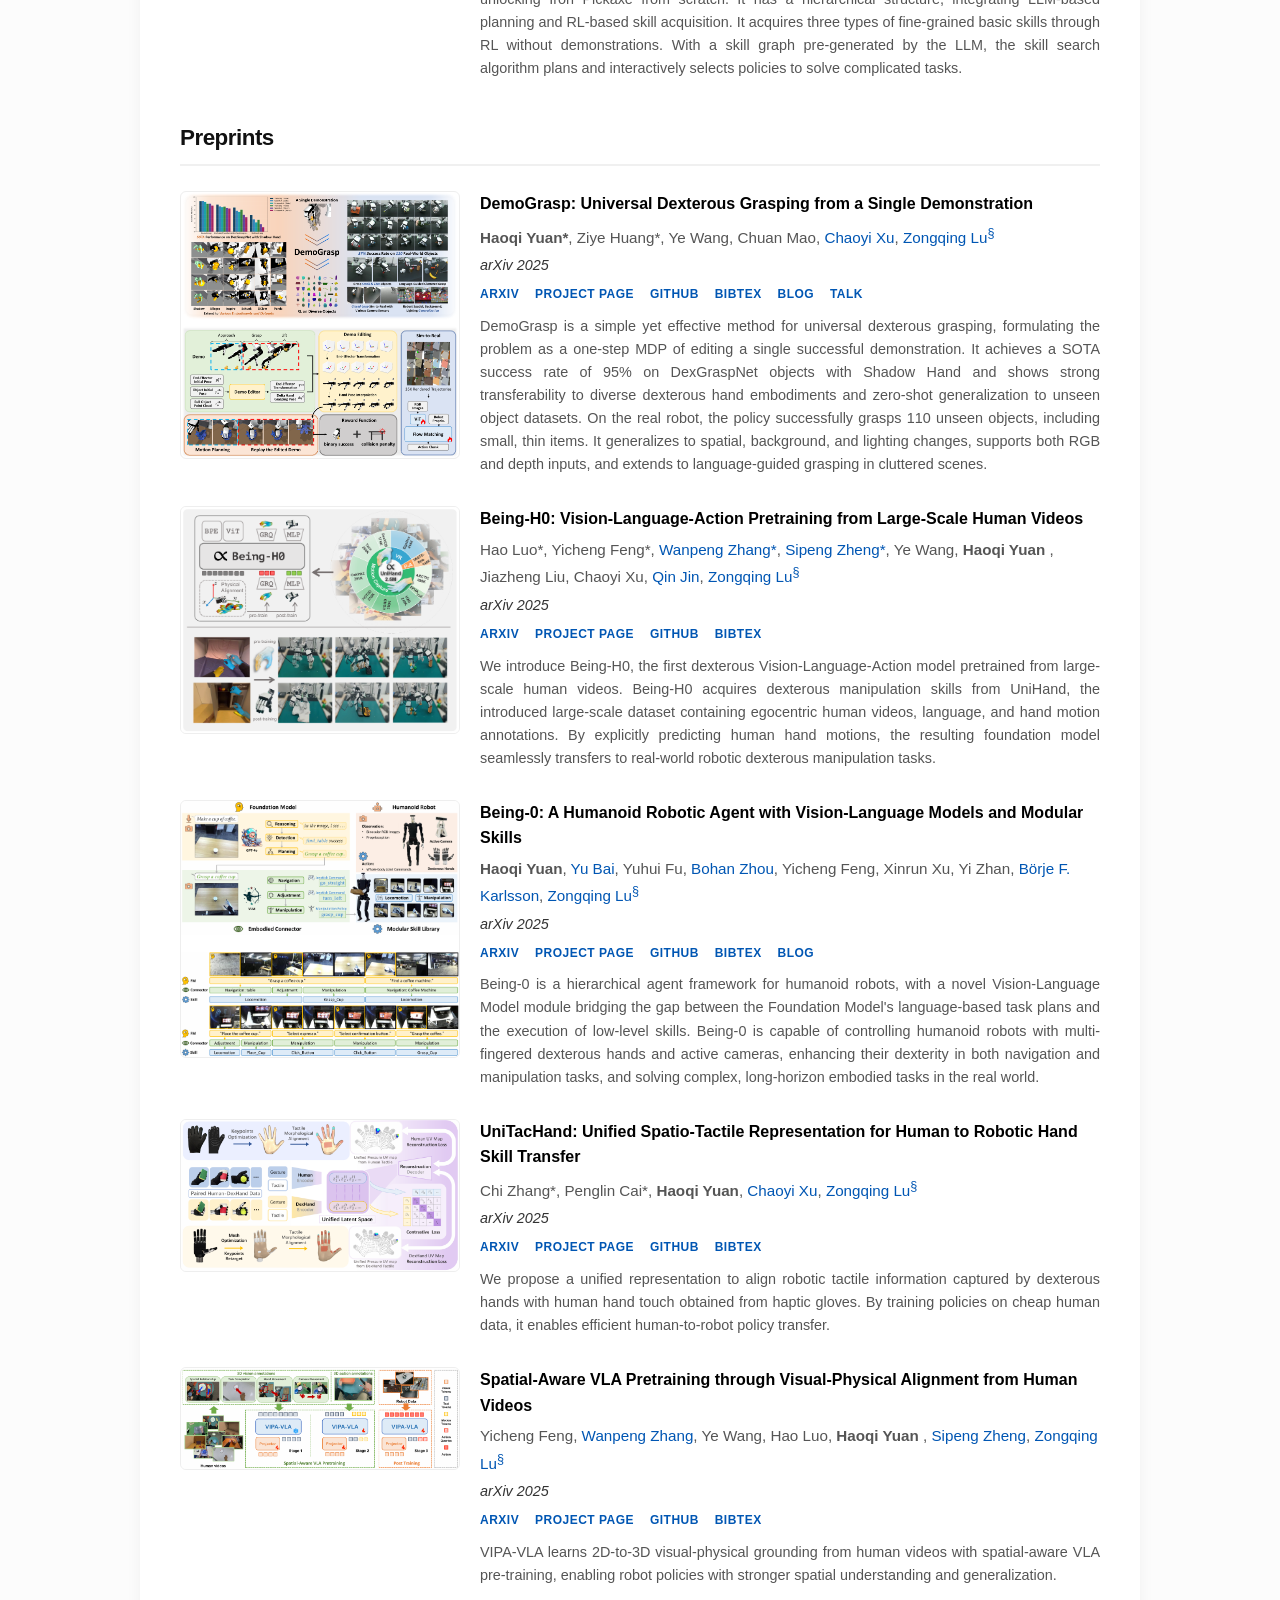
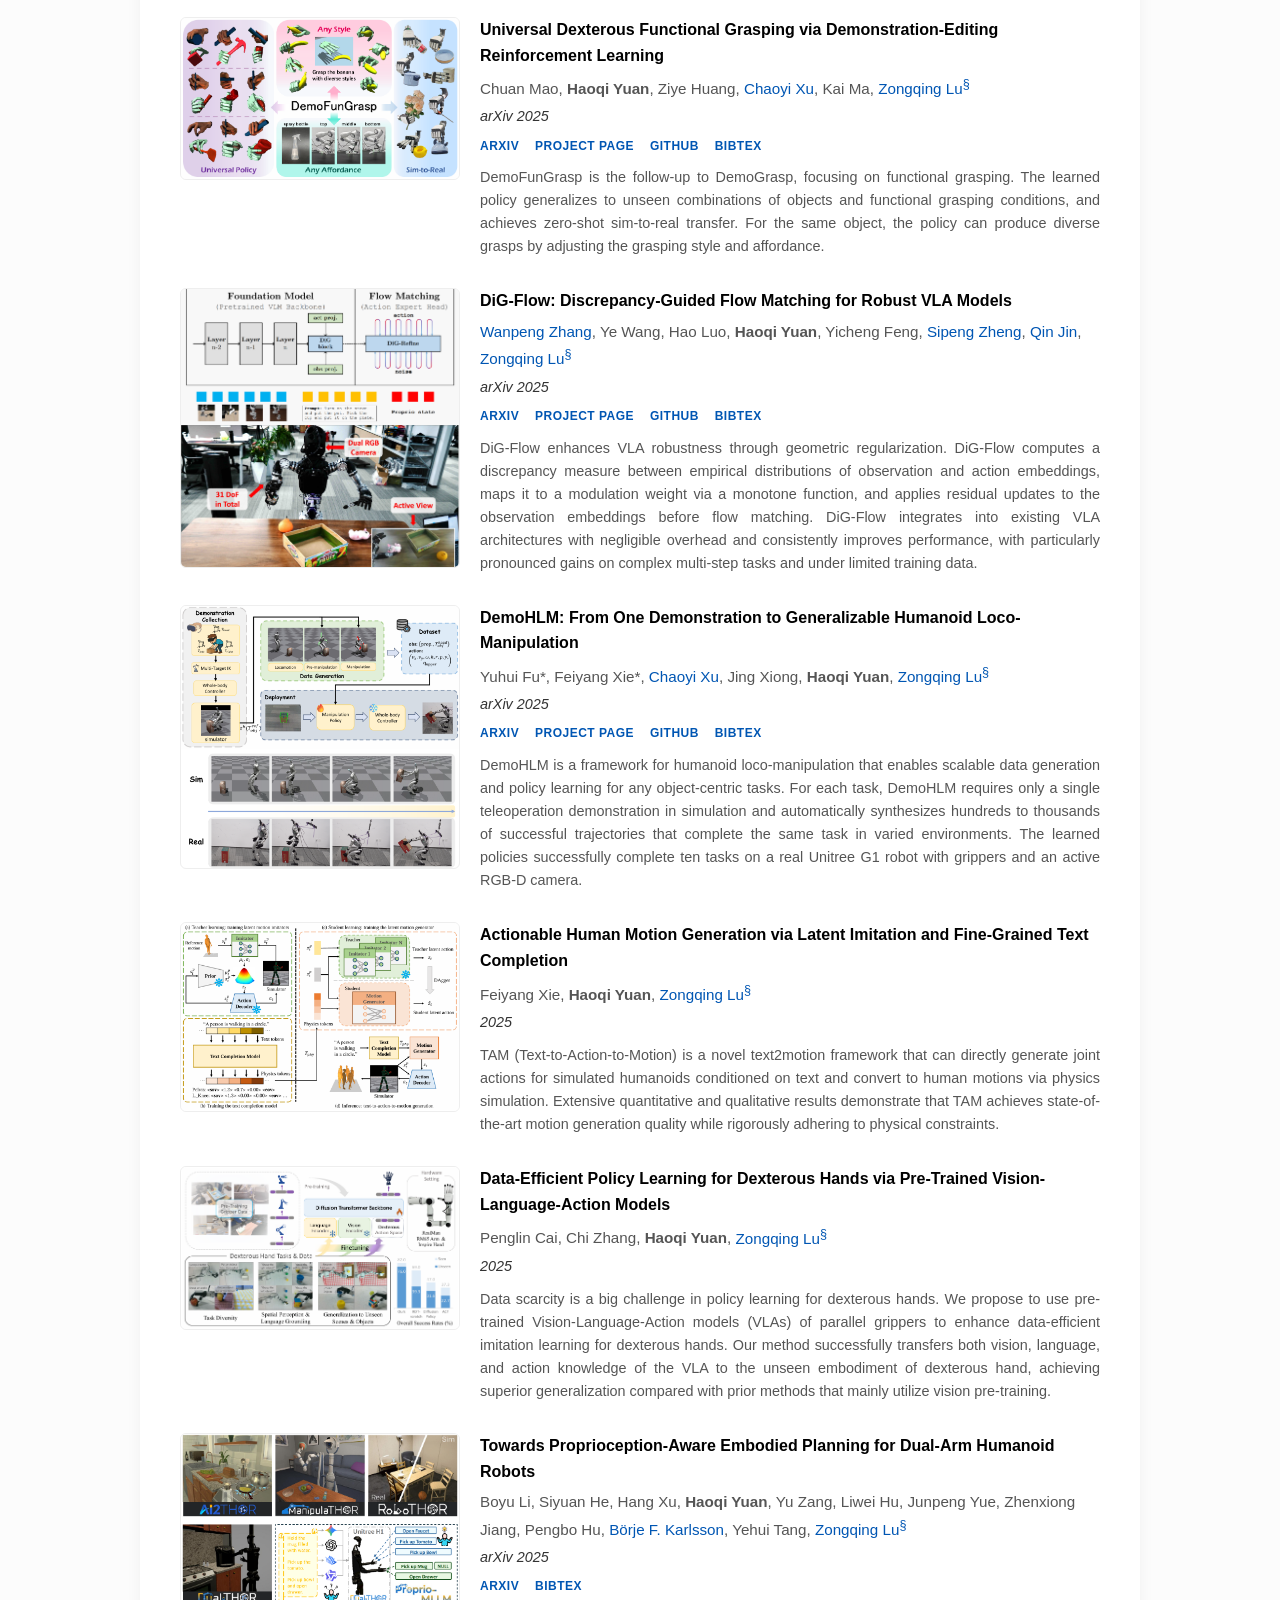
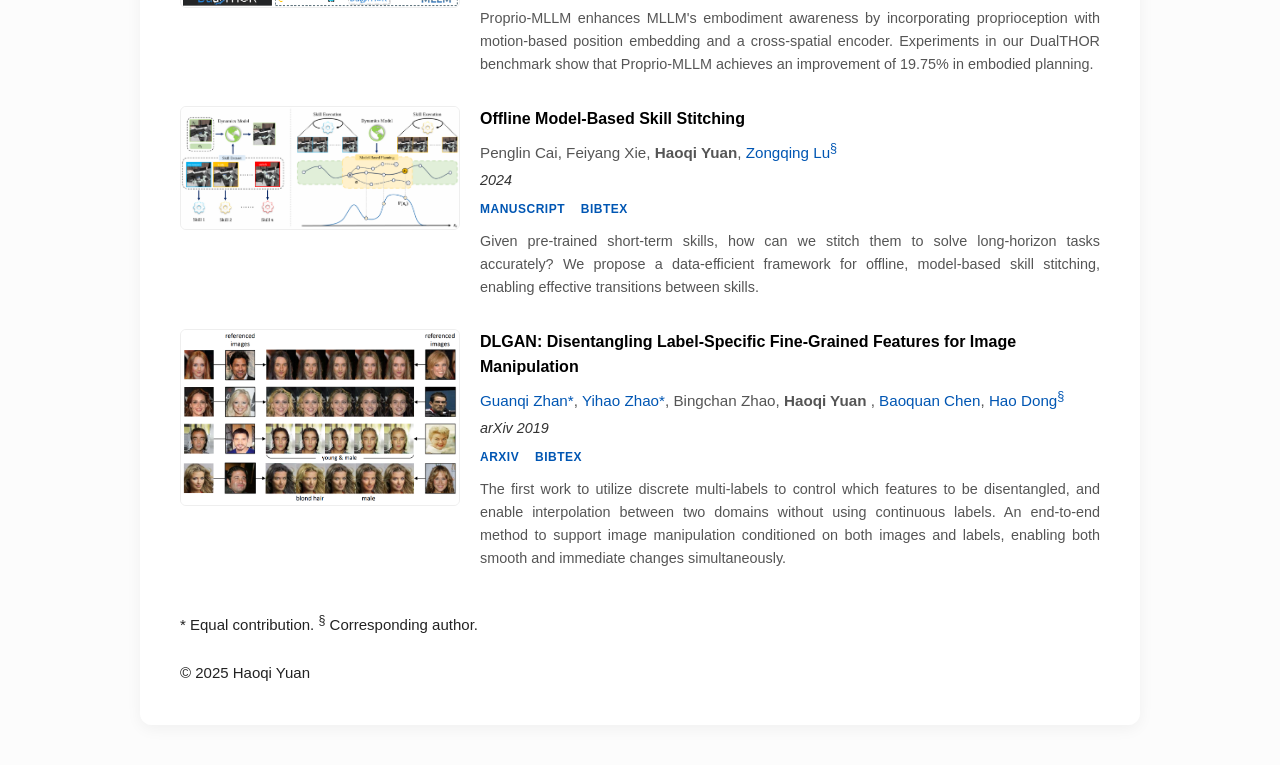
==== commit 11317b81: "unitachand" ====
--- a/publications.html
+++ b/publications.html
@@ -356,11 +356,11 @@
                     <a href="https://mp.weixin.qq.com/s/EJtL9g0u2EO_IhggwgfZJg">blog</a>
                      </div>
                   <p>
-                    Plan4MC is a multi-task agent in the open world Minecraft, solving long-horizon tasks via planning over basic skills. 
-                    It acquire three types of fine-grained basic skills through reinforcement learning without demonstrations. 
-                    With a skill graph pre-generated by the Large Language Model, the skill search algorithm plans and interactively 
+                    Plan4MC is an embodied agent in the Minecraft game, accomplishing 40 tasks including unlocking Iron Pickaxe from scratch.
+                    It has a hierarchical structure, integrating LLM-based planning and RL-based skill acquisition. 
+                    It acquires three types of fine-grained basic skills through RL without demonstrations. 
+                    With a skill graph pre-generated by the LLM, the skill search algorithm plans and interactively 
                     selects policies to solve complicated tasks. 
-                    Plan4MC accomplishes 40 diverse tasks in Minecraft and unlocks Iron Pickaxe in the Tech Tree.
                   </p>
                 </div>
             </div>
@@ -455,10 +455,10 @@
                 </div>
             </div>
 
-            <!-- <div class="paper">
+            <div class="paper">
                 <img src="./haoqi_files/pub/unitachand.png" alt="unitachand">
                 <div class="paper-content">
-                  <h3>UniTacHand: Unified Spatio-Tactile Representation for Human-to-Dexterous-Hand Skill Transfer</h3>
+                  <h3>UniTacHand: Unified Spatio-Tactile Representation for Human to Robotic Hand Skill Transfer</h3>
                   <div class="paper-authors">
                     Chi Zhang*, Penglin Cai*, <strong>Haoqi Yuan</strong>, 
                     <a href="https://co1one.github.io/">Chaoyi Xu</a>, 
@@ -466,18 +466,18 @@
                   </div>
                   <div class="paper-venue">arXiv 2025</div>
                   <div class="paper-links">
-                     <a href="https://arxiv.org/abs/xxx">arXiv</a> 
+                     <a href="https://arxiv.org/abs/2512.21233">arXiv</a> 
                      <a href="https://beingbeyond.github.io/UniTacHand/">Project Page</a> 
                      <a href="https://github.com/BeingBeyond/UniTacHand">GitHub</a>
                      <a href="./haoqi_files/pub/unitachand.bib">bibtex</a>
                   </div>
                   <p>
                     We propose a unified representation to align robotic tactile information captured 
-                    by dexterous hands with human hand touch obtained from tactile gloves. 
-                    It enables efficient human-to-robot policy transfer by collecting cheap human data.
-                  </p>
-                </div>
-              </div> -->
+                    by dexterous hands with human hand touch obtained from haptic gloves. 
+                    By training policies on cheap human data, it enables efficient human-to-robot policy transfer.
+                  </p>
+                </div>
+              </div>
 
             <div class="paper">
                 <img src="./haoqi_files/pub/vipavla.png" alt="vipavla">
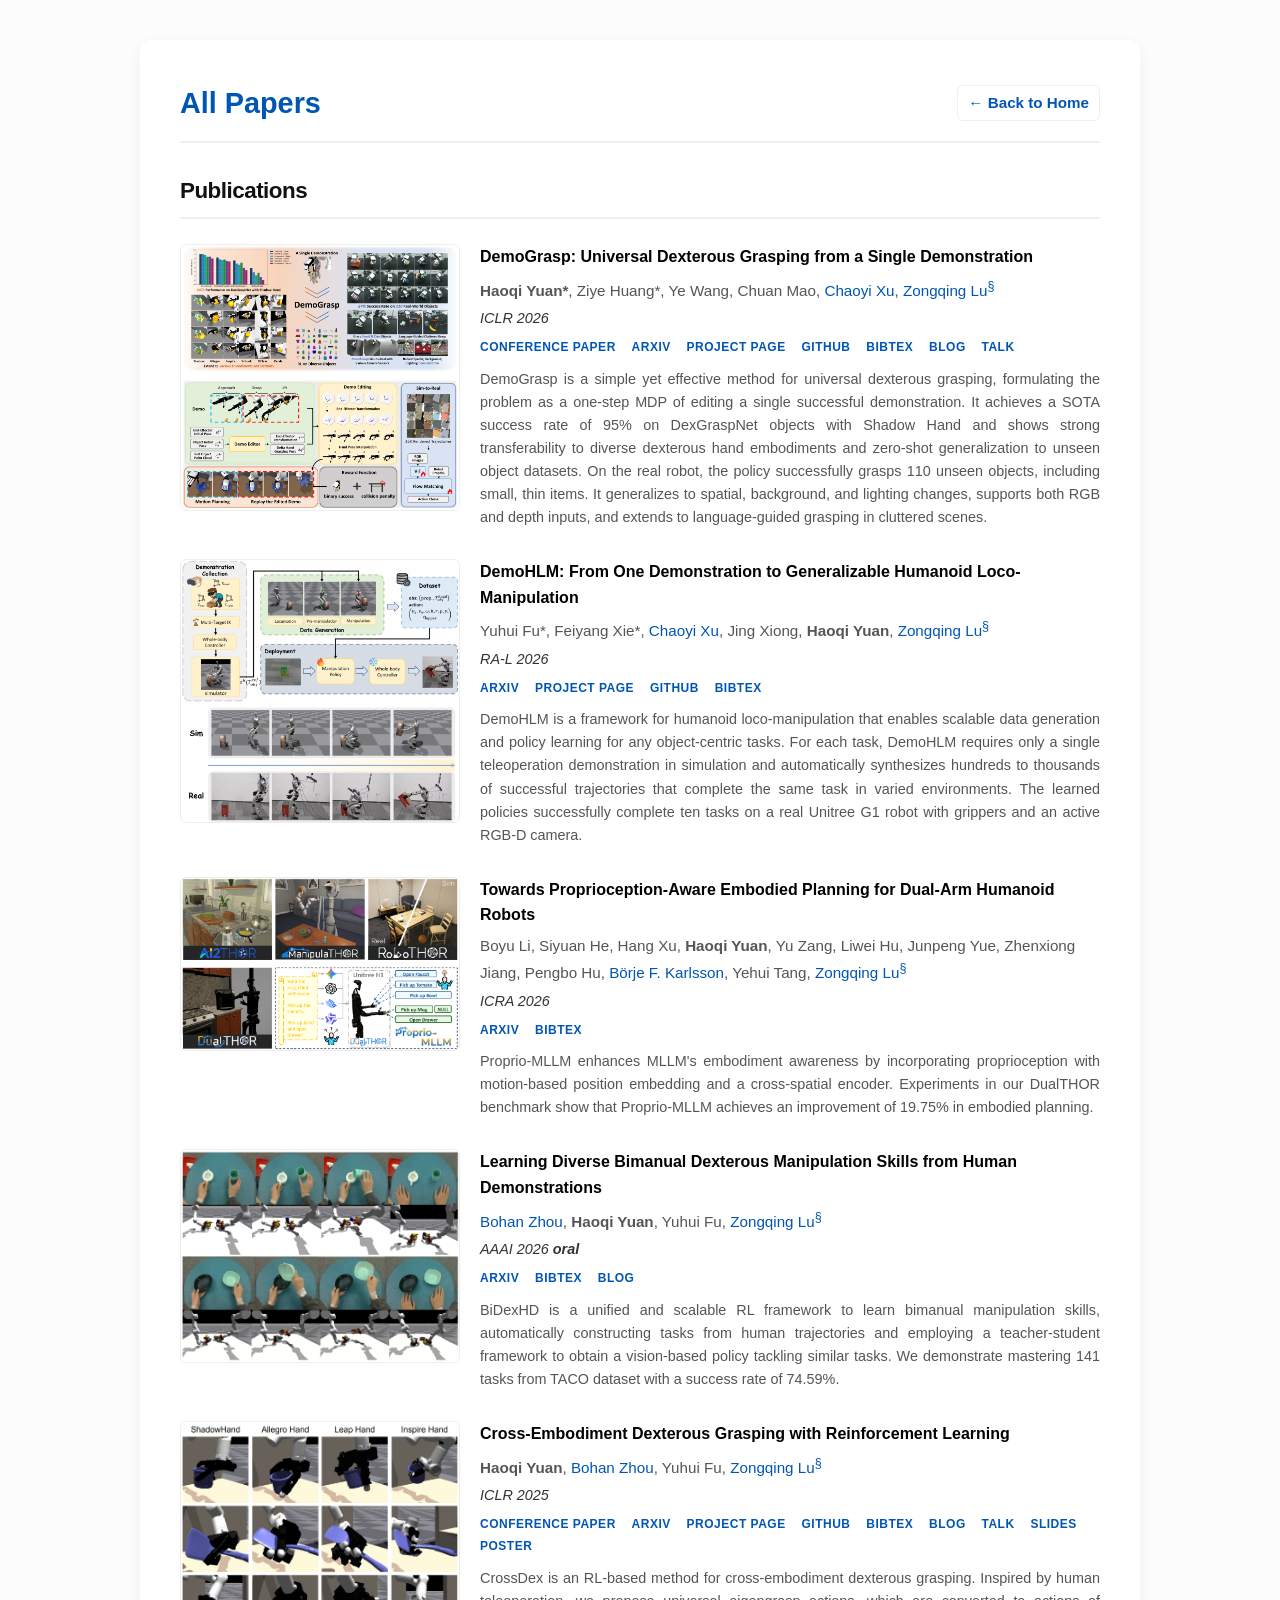
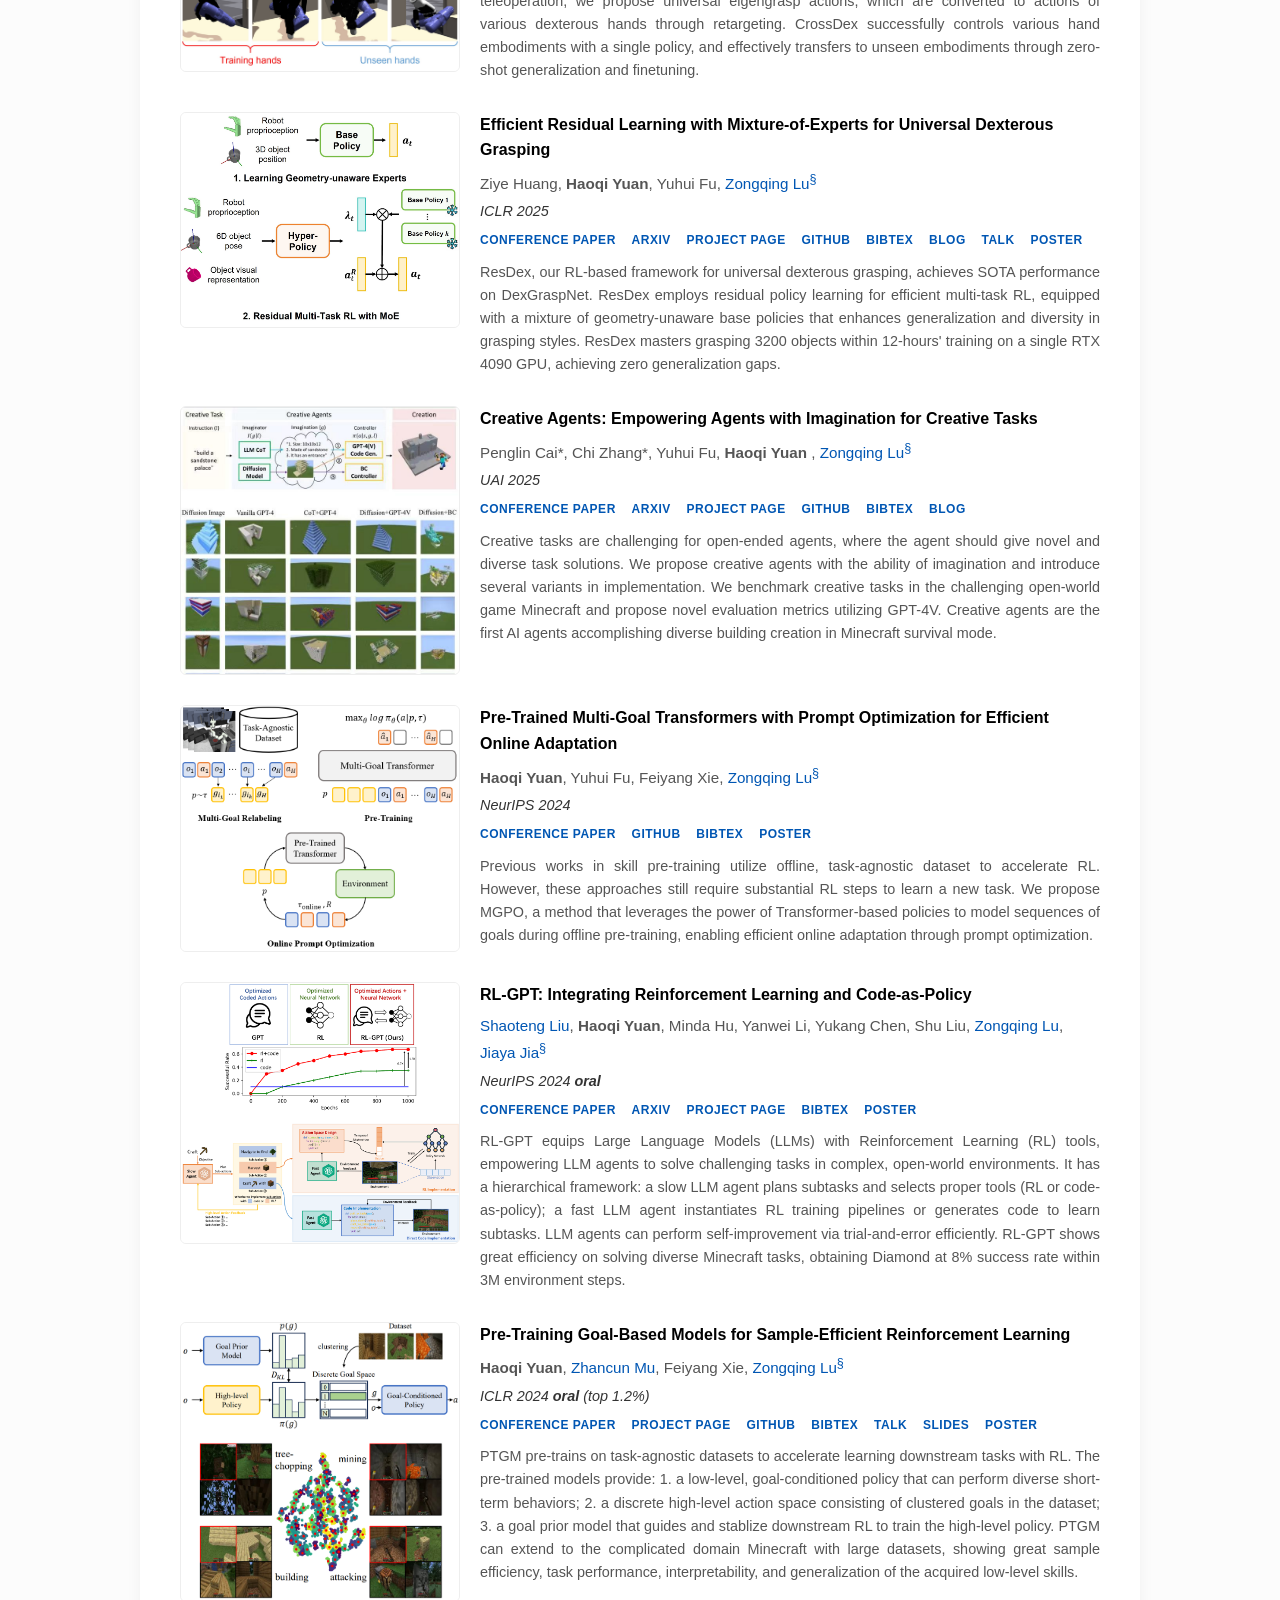
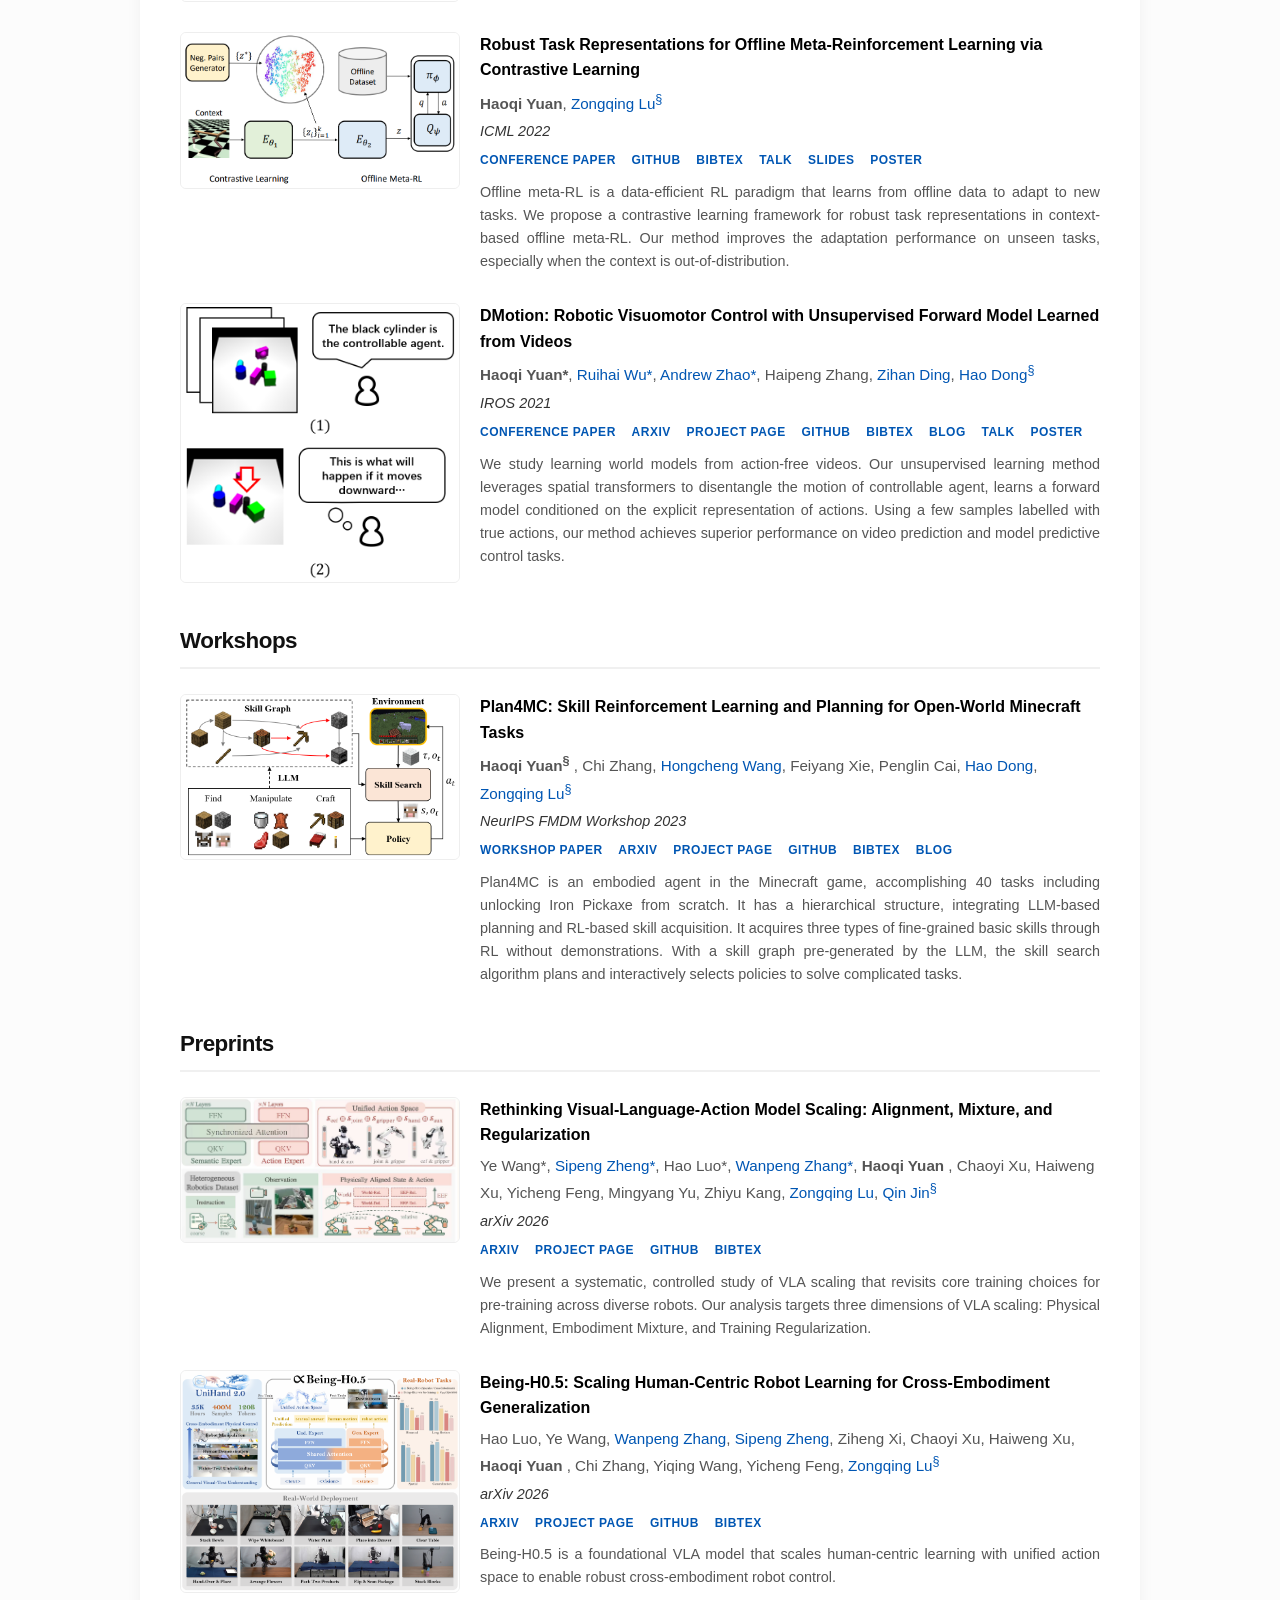
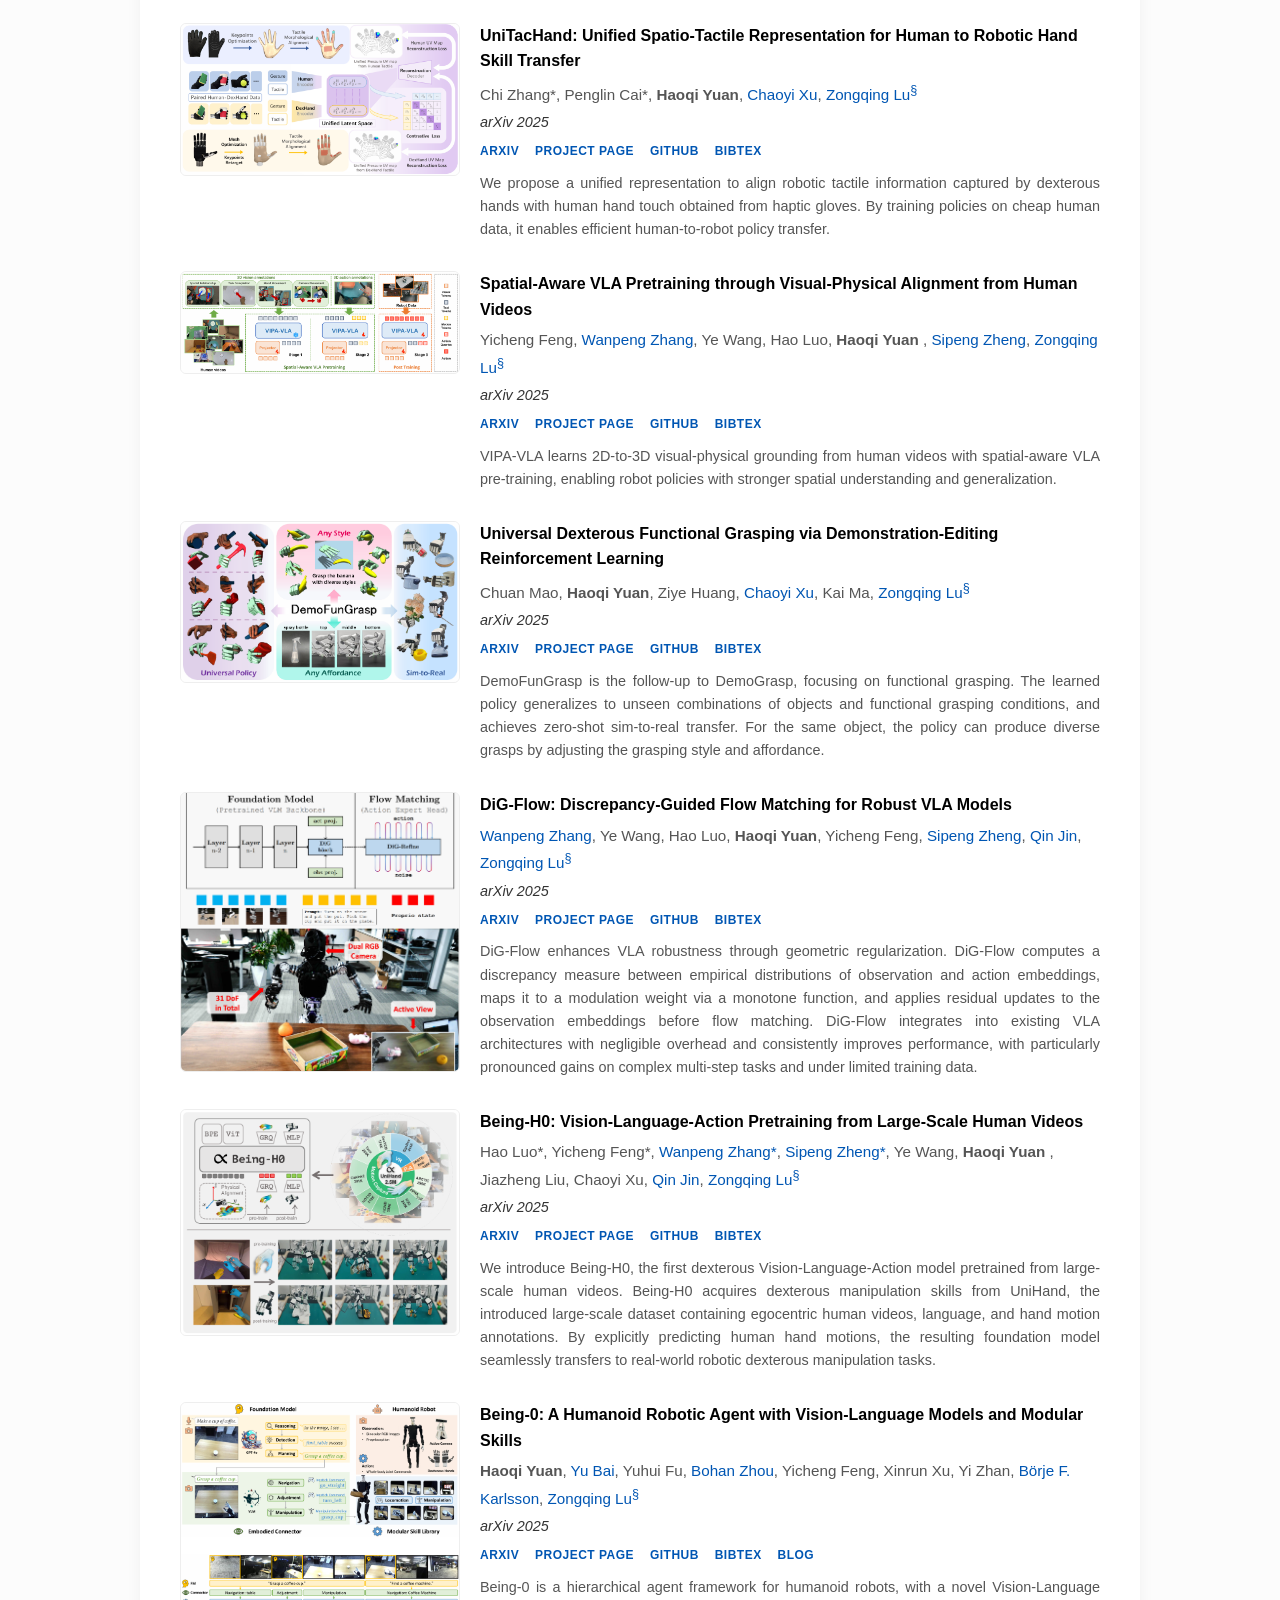
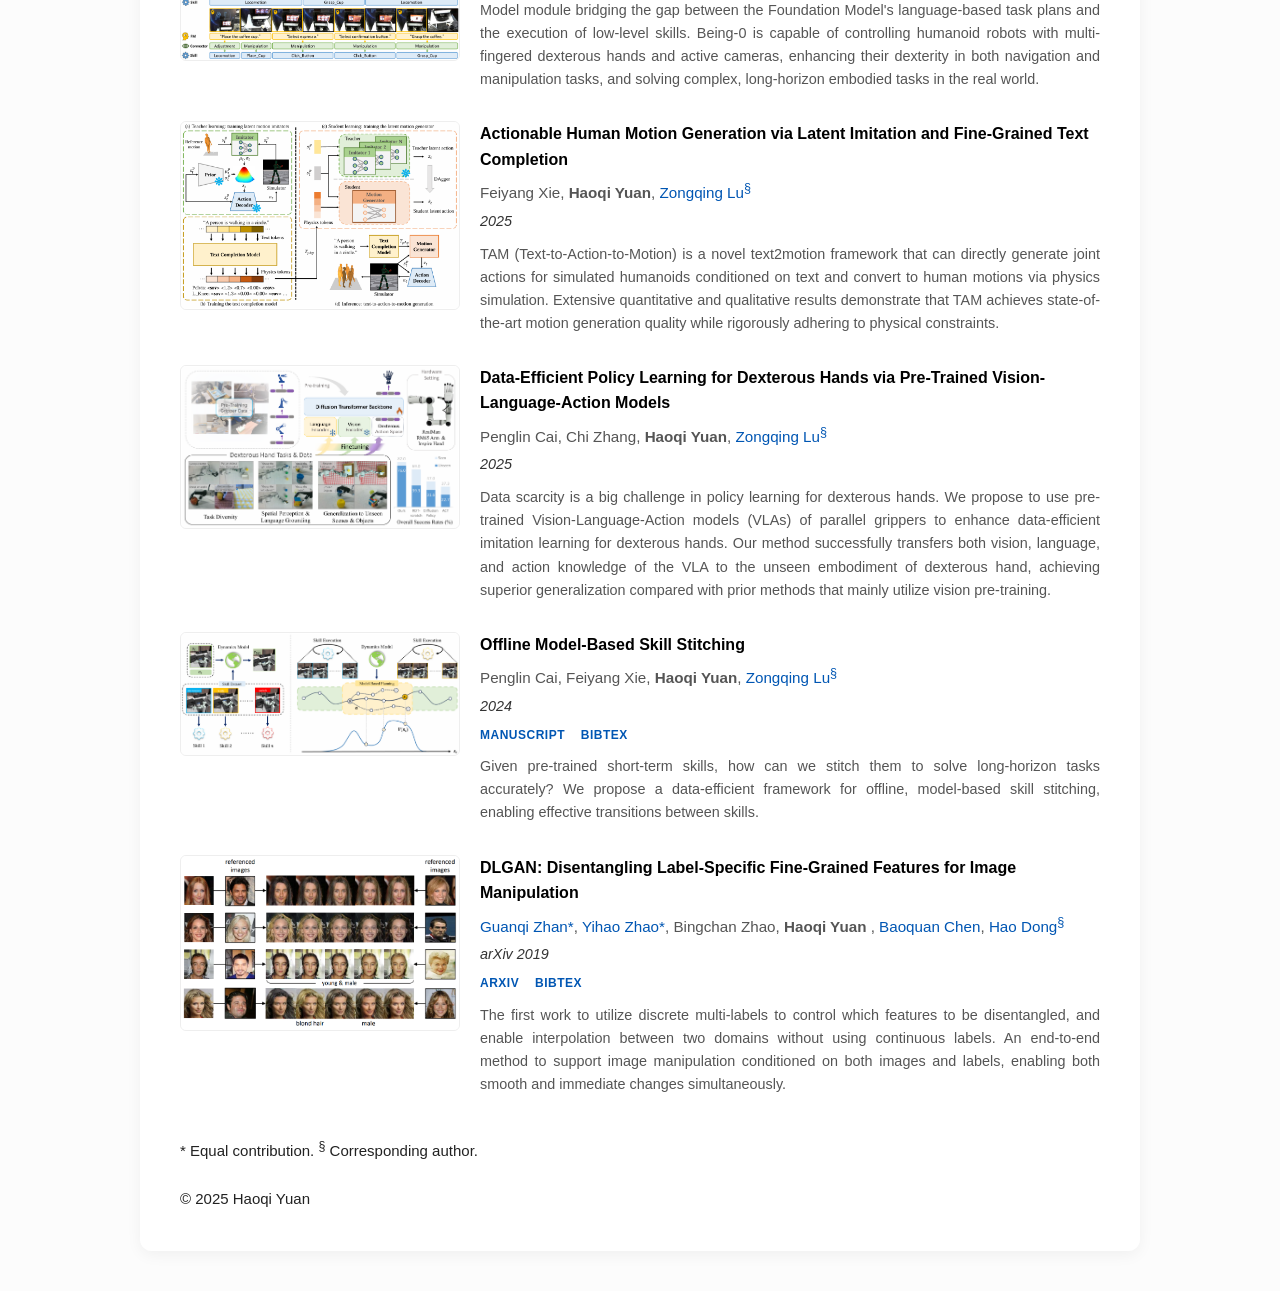
==== commit 41c9e6bf: "three pubs; rethink-vla" ====
--- a/publications.html
+++ b/publications.html
@@ -94,6 +94,88 @@
 
         <section class="papers">
             <h2>Publications</h2>
+
+            <div class="paper">
+                <img src="./haoqi_files/pub/demograsp.png" alt="demograsp">
+                <div class="paper-content">
+                  <h3>DemoGrasp: Universal Dexterous Grasping from a Single Demonstration</h3>
+                  <div class="paper-authors">
+                    <strong>Haoqi Yuan*</strong>, Ziye Huang*, Ye Wang, 
+                    Chuan Mao, <a href="https://co1one.github.io/">Chaoyi Xu</a>, 
+                    <a href="https://z0ngqing.github.io/">Zongqing Lu<sup>&sect;</sup></a>
+                  </div>
+                  <div class="paper-venue">ICLR 2026</div>
+                  <div class="paper-links">
+                     <a href="https://openreview.net/forum?id=Bf4FeuW0Mr">conference paper</a>
+                     <a href="https://arxiv.org/abs/2509.22149">arXiv</a> 
+                     <a href="https://beingbeyond.github.io/DemoGrasp/">Project Page</a> 
+                     <a href="https://github.com/BeingBeyond/DemoGrasp">GitHub</a>
+                     <a href="./haoqi_files/pub/demograsp.bib">bibtex</a>
+                     <a href="https://mp.weixin.qq.com/s/KvH5UjLVVNwh7_BdXY9Iog">blog</a>
+                     <a href="https://www.bilibili.com/video/BV13q1PBCEGq/?spm_id_from=333.337.search-card.all.click&vd_source=22bc080a152719944168d87cfefeca09">talk</a>
+                  </div>
+                  <p>
+                    DemoGrasp is a simple yet effective method for universal dexterous grasping, 
+                    formulating the problem as a one-step MDP of editing a single successful demonstration. 
+                    It achieves a SOTA success rate of 95% on DexGraspNet objects with Shadow Hand 
+                    and shows strong transferability to diverse dexterous hand embodiments and
+                    zero-shot generalization to unseen object datasets. 
+                    On the real robot, the policy successfully grasps 110 unseen objects, 
+                    including small, thin items. It generalizes to spatial, background, and lighting changes, supports both RGB and depth inputs, 
+                    and extends to language-guided grasping in cluttered scenes.  
+                  </p>
+                </div>
+              </div>
+
+              <div class="paper">
+                <img src="./haoqi_files/pub/demohlm.png" alt="DemoHLM">
+                <div class="paper-content">
+                  <h3>DemoHLM: From One Demonstration to Generalizable Humanoid Loco-Manipulation</h3>
+                  <div class="paper-authors">
+                    Yuhui Fu*, Feiyang Xie*, 
+                    <a href="https://co1one.github.io/">Chaoyi Xu</a>, Jing Xiong, 
+                    <strong>Haoqi Yuan</strong>,
+                    <a href="https://z0ngqing.github.io/">Zongqing Lu<sup>&sect;</sup></a>
+                  </div>
+                  <div class="paper-venue">RA-L 2026</div>
+                  <div class="paper-links">
+                    <a href="https://arxiv.org/abs/2510.11258">arXiv</a>
+                    <a href="https://beingbeyond.github.io/DemoHLM/">project page</a>
+                    <a href="https://github.com/BeingBeyond/DemoHLM">GitHub</a>
+                    <a href="./haoqi_files/pub/demohlm.bib">bibtex</a>
+                     </div>
+                  <p>
+                    DemoHLM is a framework for humanoid loco-manipulation that enables scalable data generation 
+                    and policy learning for any object-centric tasks. For each task, DemoHLM requires only a single teleoperation demonstration 
+                    in simulation and automatically synthesizes hundreds to thousands of successful trajectories that complete the 
+                    same task in varied environments. The learned policies successfully complete ten tasks on a real Unitree G1 robot with grippers
+                    and an active RGB-D camera.
+                  </p>
+                </div>
+            </div>
+
+              <div class="paper">
+                <img src="./haoqi_files/pub/proprio-mllm.png" alt="proprio-mllm">
+                <div class="paper-content">
+                  <h3>Towards Proprioception-Aware Embodied Planning for Dual-Arm Humanoid Robots</h3>
+                  <div class="paper-authors">
+                    Boyu Li, Siyuan He, Hang Xu, <strong>Haoqi Yuan</strong>, Yu Zang, 
+            Liwei Hu, Junpeng Yue, Zhenxiong Jiang, Pengbo Hu, 
+            <a href="https://tellarin.com/borje/">Börje F. Karlsson</a>, 
+            Yehui Tang, <a href="https://z0ngqing.github.io/">Zongqing Lu<sup>&sect;</sup></a>
+                  </div>
+                  <div class="paper-venue">ICRA 2026</div>
+                  <div class="paper-links">
+                    <a href="https://arxiv.org/abs/2510.07882">arXiv</a>
+                    <a href="./haoqi_files/pub/proprio-mllm.bib">bibtex</a>
+                     </div>
+                  <p>
+                     Proprio-MLLM enhances MLLM's embodiment awareness by incorporating proprioception 
+                    with motion-based position embedding and a cross-spatial encoder. Experiments in our DualTHOR benchmark 
+                    show that Proprio-MLLM achieves an improvement of 19.75% in embodied planning. 
+                  </p>
+                </div>
+            </div>
             
             <div class="paper">
                 <img src="./haoqi_files/pub/bidexhd.jpg" alt="BiDexHD">
@@ -366,94 +448,60 @@
             </div>
         </section>
 
+
         <section class="papers">
             <h2>Preprints</h2>
 
             <div class="paper">
-                <img src="./haoqi_files/pub/demograsp.png" alt="demograsp">
-                <div class="paper-content">
-                  <h3>DemoGrasp: Universal Dexterous Grasping from a Single Demonstration</h3>
-                  <div class="paper-authors">
-                    <strong>Haoqi Yuan*</strong>, Ziye Huang*, Ye Wang, 
-                    Chuan Mao, <a href="https://co1one.github.io/">Chaoyi Xu</a>, 
-                    <a href="https://z0ngqing.github.io/">Zongqing Lu<sup>&sect;</sup></a>
-                  </div>
-                  <div class="paper-venue">arXiv 2025</div>
-                  <div class="paper-links">
-                     <a href="https://arxiv.org/abs/2509.22149">arXiv</a> 
-                     <a href="https://beingbeyond.github.io/DemoGrasp/">Project Page</a> 
-                     <a href="https://github.com/BeingBeyond/DemoGrasp">GitHub</a>
-                     <a href="./haoqi_files/pub/demograsp.bib">bibtex</a>
-                     <a href="https://mp.weixin.qq.com/s/KvH5UjLVVNwh7_BdXY9Iog">blog</a>
-                     <a href="https://www.bilibili.com/video/BV13q1PBCEGq/?spm_id_from=333.337.search-card.all.click&vd_source=22bc080a152719944168d87cfefeca09">talk</a>
-                  </div>
-                  <p>
-                    DemoGrasp is a simple yet effective method for universal dexterous grasping, 
-                    formulating the problem as a one-step MDP of editing a single successful demonstration. 
-                    It achieves a SOTA success rate of 95% on DexGraspNet objects with Shadow Hand 
-                    and shows strong transferability to diverse dexterous hand embodiments and
-                    zero-shot generalization to unseen object datasets. 
-                    On the real robot, the policy successfully grasps 110 unseen objects, 
-                    including small, thin items. It generalizes to spatial, background, and lighting changes, supports both RGB and depth inputs, 
-                    and extends to language-guided grasping in cluttered scenes.  
-                  </p>
-                </div>
-              </div>
+                <img src="./haoqi_files/pub/rethink-vla.jpg" alt="Rethink-VLA">
+                <div class="paper-content">
+                  <h3>Rethinking Visual-Language-Action Model Scaling: Alignment, Mixture, and Regularization</h3>
+                  <div class="paper-authors">
+                    Ye Wang*, <a href="https://zhengsipeng.github.io/">Sipeng Zheng*</a>, 
+                    Hao Luo*, <a href="https://zhangwp.com/">Wanpeng Zhang*</a>, <strong> Haoqi Yuan </strong>,
+                    Chaoyi Xu, Haiweng Xu, Yicheng Feng, Mingyang Yu, Zhiyu Kang,
+                    <a href="https://z0ngqing.github.io/">Zongqing Lu</a>,
+                    <a href="https://www.jin-qin.com/">Qin Jin<sup>&sect;</sup></a> 
+                  </div>
+                  <div class="paper-venue">arXiv 2026</div>
+                  <div class="paper-links">
+                    <a href="https://arxiv.org/abs/2602.09722v1">arXiv</a>
+                    <a href="https://research.beingbeyond.com/rethink_vla">project page</a>
+                    <a href="https://github.com/BeingBeyond/Rethink_VLA">GitHub</a>
+                    <a href="./haoqi_files/pub/rethink-vla.bib">bibtex</a>
+                     </div>
+                  <p>
+                    We present a systematic, controlled study of VLA scaling that revisits core training choices for pre-training across diverse robots.
+                    Our analysis targets three dimensions of VLA scaling: Physical Alignment, Embodiment Mixture, and Training Regularization.
+                  </p>
+                </div>
+            </div>
+
+            <div class="paper">
+                <img src="./haoqi_files/pub/beingh0.5.png" alt="Being-H0.5">
+                <div class="paper-content">
+                  <h3>Being-H0.5: Scaling Human-Centric Robot Learning for Cross-Embodiment Generalization</h3>
+                  <div class="paper-authors">
+                    Hao Luo, Ye Wang, <a href="https://zhangwp.com/">Wanpeng Zhang</a>, 
+                    <a href="https://zhengsipeng.github.io/">Sipeng Zheng</a>, Ziheng Xi, 
+                    Chaoyi Xu, Haiweng Xu, <strong> Haoqi Yuan </strong>, Chi Zhang, 
+                    Yiqing Wang, Yicheng Feng, 
+                    <a href="https://z0ngqing.github.io/">Zongqing Lu<sup>&sect;</sup></a>
+                  </div>
+                  <div class="paper-venue">arXiv 2026</div>
+                  <div class="paper-links">
+                    <a href="https://arxiv.org/abs/2601.12993">arXiv</a>
+                    <a href="https://research.beingbeyond.com/being-h05">project page</a>
+                    <a href="https://github.com/BeingBeyond/Being-H">GitHub</a>
+                    <a href="./haoqi_files/pub/beingh0.5.bib">bibtex</a>
+                     </div>
+                  <p>
+                    Being-H0.5 is a foundational VLA model that scales human-centric learning with unified action space to enable 
+                    robust cross-embodiment robot control.
+                  </p>
+                </div>
+            </div>
             
-            <div class="paper">
-                <img src="./haoqi_files/pub/beingh0.png" alt="Being-H0">
-                <div class="paper-content">
-                  <h3>Being-H0: Vision-Language-Action Pretraining from Large-Scale Human Videos</h3>
-                  <div class="paper-authors">
-                    Hao Luo*, Yicheng Feng*, <a href="https://zhangwp.com/">Wanpeng Zhang*</a>, 
-                    <a href="https://zhengsipeng.github.io/">Sipeng Zheng*</a>, Ye Wang, 
-                    <strong> Haoqi Yuan </strong>, Jiazheng Liu, Chaoyi Xu, 
-                    <a href="https://www.jin-qin.com/">Qin Jin</a>, 
-                    <a href="https://z0ngqing.github.io/">Zongqing Lu<sup>&sect;</sup></a>
-                  </div>
-                  <div class="paper-venue">arXiv 2025</div>
-                  <div class="paper-links">
-                    <a href="https://arxiv.org/abs/2507.15597">arXiv</a>
-                    <a href="https://beingbeyond.github.io/Being-H0/">project page</a>
-                    <a href="https://github.com/BeingBeyond/Being-H0">GitHub</a>
-                    <a href="./haoqi_files/pub/beingh0.bib">bibtex</a>
-                     </div>
-                  <p>
-                    We introduce Being-H0, the first dexterous Vision-Language-Action model pretrained from large-scale human videos.
-                    Being-H0 acquires dexterous manipulation skills from UniHand, the introduced large-scale dataset containing egocentric human videos, language, and hand motion annotations. 
-                    By explicitly predicting human hand motions, the resulting foundation model seamlessly transfers to real-world robotic dexterous manipulation tasks.
-                  </p>
-                </div>
-            </div>
-            
-            <div class="paper">
-                <img src="./haoqi_files/pub/being0.png" alt="Being-0">
-                <div class="paper-content">
-                  <h3>Being-0: A Humanoid Robotic Agent with Vision-Language Models and Modular Skills</h3>
-                  <div class="paper-authors">
-                    <strong>Haoqi Yuan</strong>, <a href="https://ybai-nlp.github.io/">Yu Bai</a>, 
-                        Yuhui Fu, <a href="https://zhoubohan0.github.io/">Bohan Zhou</a>, 
-                        Yicheng Feng, Xinrun Xu, Yi Zhan, 
-                        <a href="https://tellarin.com/borje/">Börje F. Karlsson</a>, 
-                        <a href="https://z0ngqing.github.io/">Zongqing Lu<sup>&sect;</sup></a>
-                  </div>
-                  <div class="paper-venue">arXiv 2025</div>
-                  <div class="paper-links">
-                    <a href="https://arxiv.org/abs/2503.12533">arXiv</a>
-                    <a href="https://beingbeyond.github.io/being-0/">project page</a>
-                    <a href="https://github.com/BeingBeyond/being-0">GitHub</a>
-                    <a href="./haoqi_files/pub/being0.bib">bibtex</a>
-                    <a href="https://mp.weixin.qq.com/s/pa3FTxlBUhMjJI4QY4iOEw">blog</a>
-                    </div>
-                  <p>
-                    Being-0 is a hierarchical agent framework for humanoid robots, with a novel Vision-Language Model module bridging the gap between 
-                    the Foundation Model's language-based task plans and the execution of low-level skills. Being-0 is capable of 
-                    controlling humanoid robots with multi-fingered dexterous hands and active cameras, enhancing their 
-                    dexterity in both navigation and manipulation tasks, and solving complex, long-horizon embodied 
-                    tasks in the real world. 
-                  </p>
-                </div>
-            </div>
 
             <div class="paper">
                 <img src="./haoqi_files/pub/unitachand.png" alt="unitachand">
@@ -557,30 +605,58 @@
                   </p>
                 </div>
             </div>
-
-            <div class="paper">
-                <img src="./haoqi_files/pub/demohlm.png" alt="DemoHLM">
-                <div class="paper-content">
-                  <h3>DemoHLM: From One Demonstration to Generalizable Humanoid Loco-Manipulation</h3>
-                  <div class="paper-authors">
-                    Yuhui Fu*, Feiyang Xie*, 
-                    <a href="https://co1one.github.io/">Chaoyi Xu</a>, Jing Xiong, 
-                    <strong>Haoqi Yuan</strong>,
+            
+            <div class="paper">
+                <img src="./haoqi_files/pub/beingh0.png" alt="Being-H0">
+                <div class="paper-content">
+                  <h3>Being-H0: Vision-Language-Action Pretraining from Large-Scale Human Videos</h3>
+                  <div class="paper-authors">
+                    Hao Luo*, Yicheng Feng*, <a href="https://zhangwp.com/">Wanpeng Zhang*</a>, 
+                    <a href="https://zhengsipeng.github.io/">Sipeng Zheng*</a>, Ye Wang, 
+                    <strong> Haoqi Yuan </strong>, Jiazheng Liu, Chaoyi Xu, 
+                    <a href="https://www.jin-qin.com/">Qin Jin</a>, 
                     <a href="https://z0ngqing.github.io/">Zongqing Lu<sup>&sect;</sup></a>
                   </div>
                   <div class="paper-venue">arXiv 2025</div>
                   <div class="paper-links">
-                    <a href="https://arxiv.org/abs/2510.11258">arXiv</a>
-                    <a href="https://beingbeyond.github.io/DemoHLM/">project page</a>
-                    <a href="https://github.com/BeingBeyond/DemoHLM">GitHub</a>
-                    <a href="./haoqi_files/pub/demohlm.bib">bibtex</a>
-                     </div>
-                  <p>
-                    DemoHLM is a framework for humanoid loco-manipulation that enables scalable data generation 
-                    and policy learning for any object-centric tasks. For each task, DemoHLM requires only a single teleoperation demonstration 
-                    in simulation and automatically synthesizes hundreds to thousands of successful trajectories that complete the 
-                    same task in varied environments. The learned policies successfully complete ten tasks on a real Unitree G1 robot with grippers
-                    and an active RGB-D camera.
+                    <a href="https://arxiv.org/abs/2507.15597">arXiv</a>
+                    <a href="https://beingbeyond.github.io/Being-H0/">project page</a>
+                    <a href="https://github.com/BeingBeyond/Being-H0">GitHub</a>
+                    <a href="./haoqi_files/pub/beingh0.bib">bibtex</a>
+                     </div>
+                  <p>
+                    We introduce Being-H0, the first dexterous Vision-Language-Action model pretrained from large-scale human videos.
+                    Being-H0 acquires dexterous manipulation skills from UniHand, the introduced large-scale dataset containing egocentric human videos, language, and hand motion annotations. 
+                    By explicitly predicting human hand motions, the resulting foundation model seamlessly transfers to real-world robotic dexterous manipulation tasks.
+                  </p>
+                </div>
+            </div>
+            
+            <div class="paper">
+                <img src="./haoqi_files/pub/being0.png" alt="Being-0">
+                <div class="paper-content">
+                  <h3>Being-0: A Humanoid Robotic Agent with Vision-Language Models and Modular Skills</h3>
+                  <div class="paper-authors">
+                    <strong>Haoqi Yuan</strong>, <a href="https://ybai-nlp.github.io/">Yu Bai</a>, 
+                        Yuhui Fu, <a href="https://zhoubohan0.github.io/">Bohan Zhou</a>, 
+                        Yicheng Feng, Xinrun Xu, Yi Zhan, 
+                        <a href="https://tellarin.com/borje/">Börje F. Karlsson</a>, 
+                        <a href="https://z0ngqing.github.io/">Zongqing Lu<sup>&sect;</sup></a>
+                  </div>
+                  <div class="paper-venue">arXiv 2025</div>
+                  <div class="paper-links">
+                    <a href="https://arxiv.org/abs/2503.12533">arXiv</a>
+                    <a href="https://beingbeyond.github.io/being-0/">project page</a>
+                    <a href="https://github.com/BeingBeyond/being-0">GitHub</a>
+                    <a href="./haoqi_files/pub/being0.bib">bibtex</a>
+                    <a href="https://mp.weixin.qq.com/s/pa3FTxlBUhMjJI4QY4iOEw">blog</a>
+                    </div>
+                  <p>
+                    Being-0 is a hierarchical agent framework for humanoid robots, with a novel Vision-Language Model module bridging the gap between 
+                    the Foundation Model's language-based task plans and the execution of low-level skills. Being-0 is capable of 
+                    controlling humanoid robots with multi-fingered dexterous hands and active cameras, enhancing their 
+                    dexterity in both navigation and manipulation tasks, and solving complex, long-horizon embodied 
+                    tasks in the real world. 
                   </p>
                 </div>
             </div>
@@ -616,29 +692,6 @@
                     data-efficient imitation learning for dexterous hands. Our method successfully transfers both 
                     vision, language, and action knowledge of the VLA to the unseen embodiment of dexterous hand, achieving 
                     superior generalization compared with prior methods that mainly utilize vision pre-training.
-                  </p>
-                </div>
-            </div>
-
-            <div class="paper">
-                <img src="./haoqi_files/pub/proprio-mllm.png" alt="proprio-mllm">
-                <div class="paper-content">
-                  <h3>Towards Proprioception-Aware Embodied Planning for Dual-Arm Humanoid Robots</h3>
-                  <div class="paper-authors">
-                    Boyu Li, Siyuan He, Hang Xu, <strong>Haoqi Yuan</strong>, Yu Zang, 
-            Liwei Hu, Junpeng Yue, Zhenxiong Jiang, Pengbo Hu, 
-            <a href="https://tellarin.com/borje/">Börje F. Karlsson</a>, 
-            Yehui Tang, <a href="https://z0ngqing.github.io/">Zongqing Lu<sup>&sect;</sup></a>
-                  </div>
-                  <div class="paper-venue">arXiv 2025</div>
-                  <div class="paper-links">
-                    <a href="https://arxiv.org/abs/2510.07882">arXiv</a>
-                    <a href="./haoqi_files/pub/proprio-mllm.bib">bibtex</a>
-                     </div>
-                  <p>
-                     Proprio-MLLM enhances MLLM's embodiment awareness by incorporating proprioception 
-                    with motion-based position embedding and a cross-spatial encoder. Experiments in our DualTHOR benchmark 
-                    show that Proprio-MLLM achieves an improvement of 19.75% in embodied planning. 
                   </p>
                 </div>
             </div>
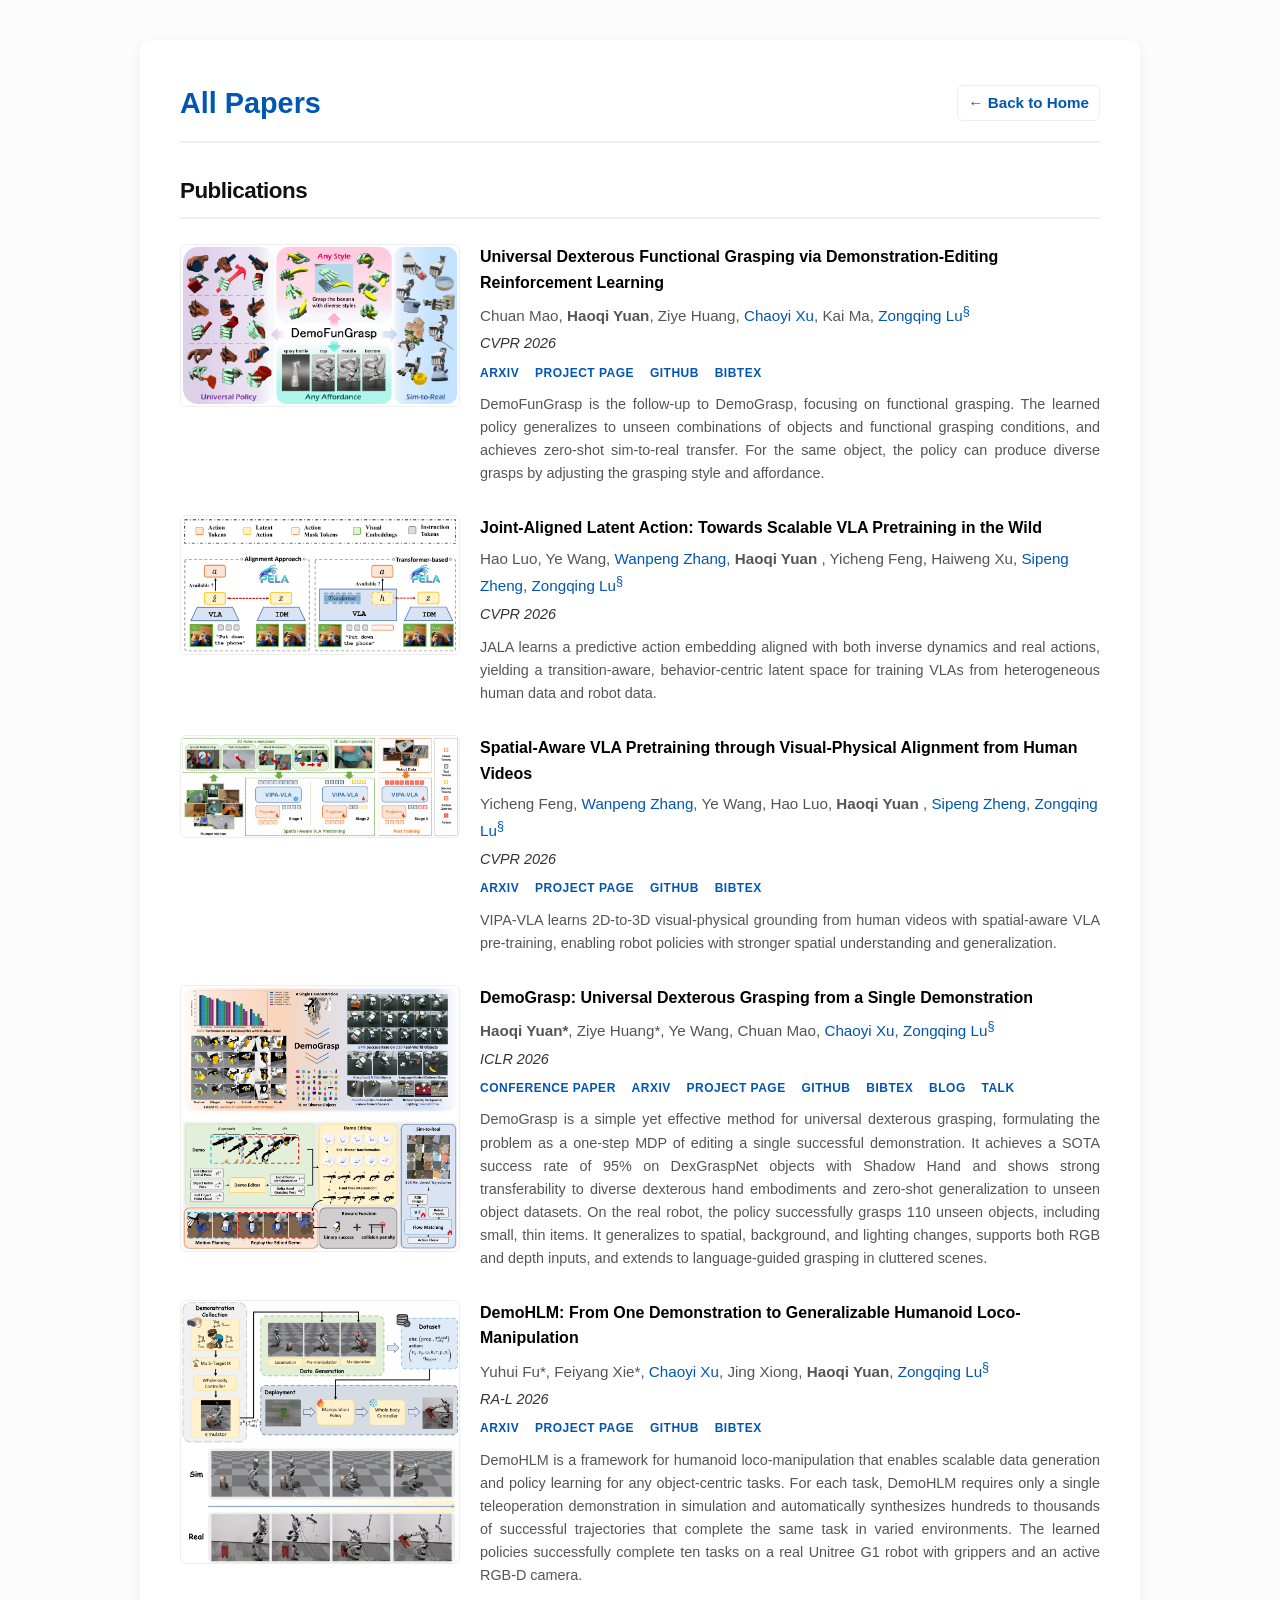
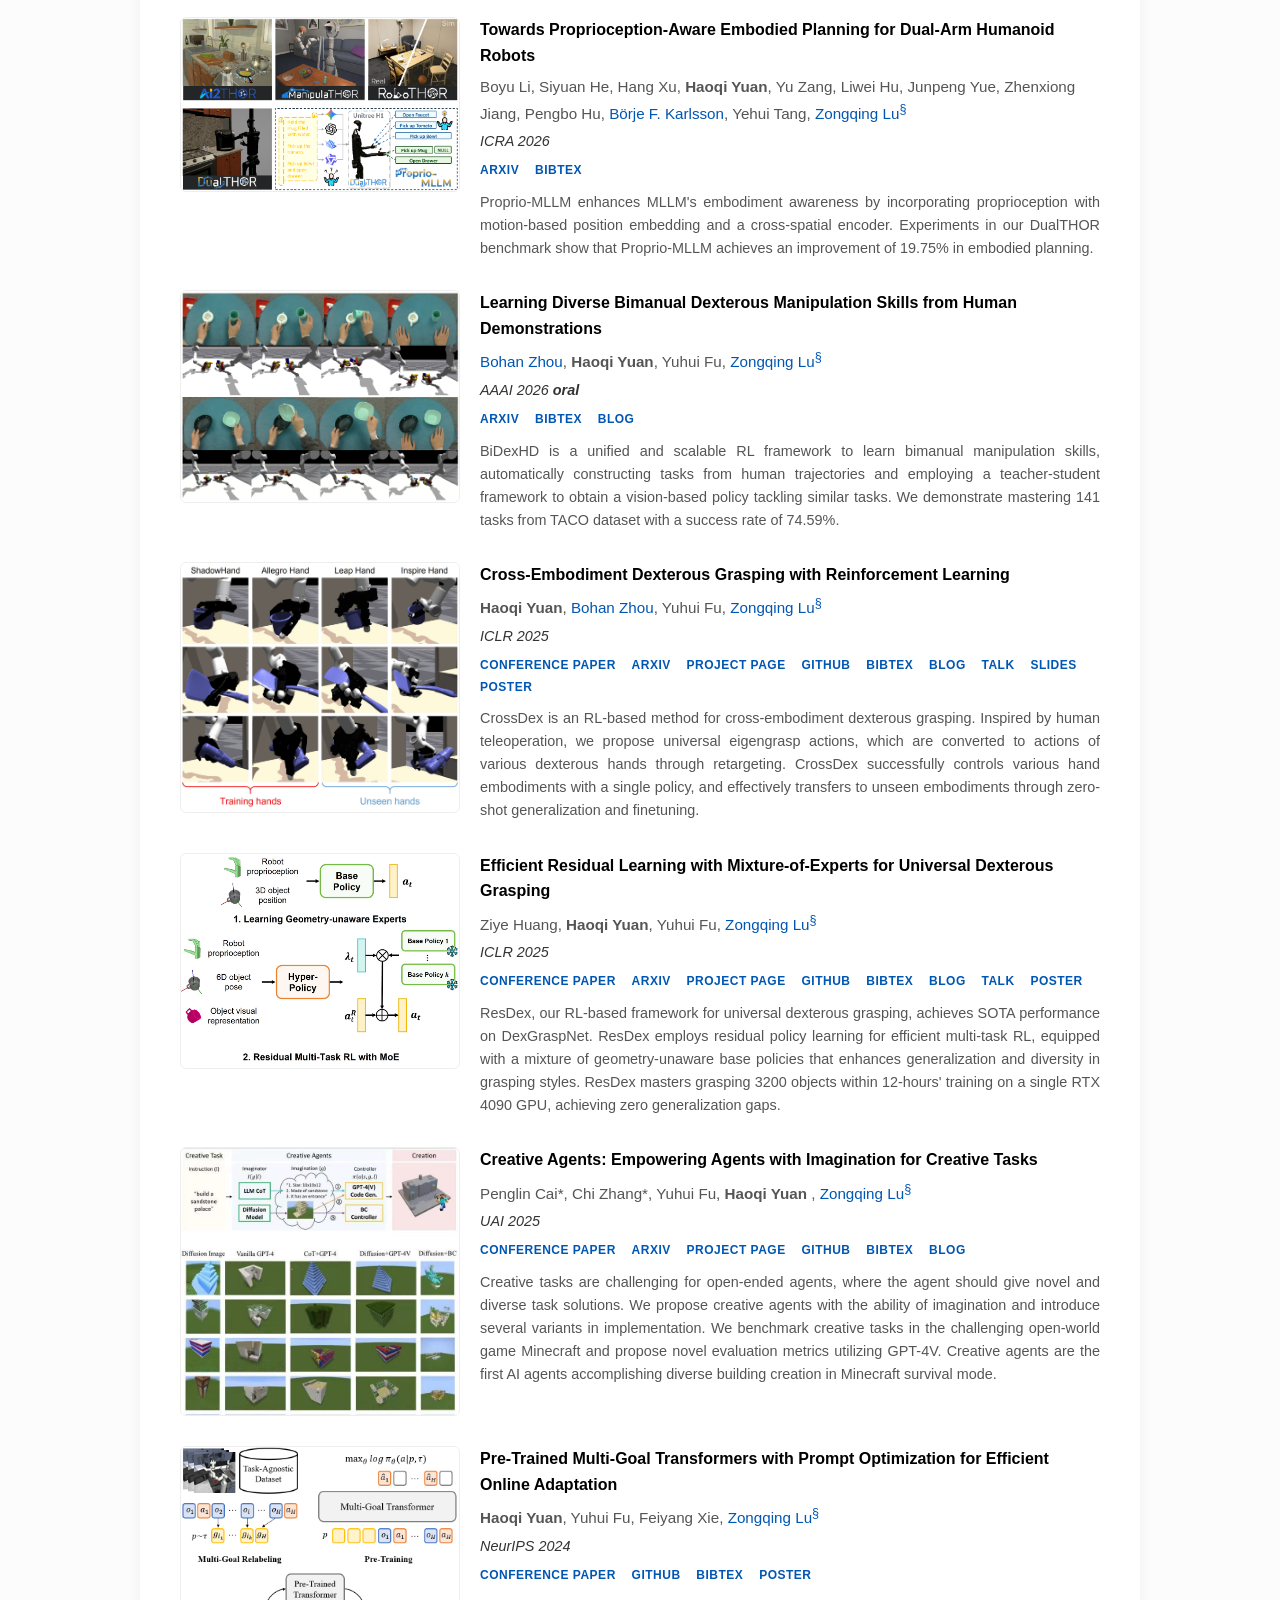
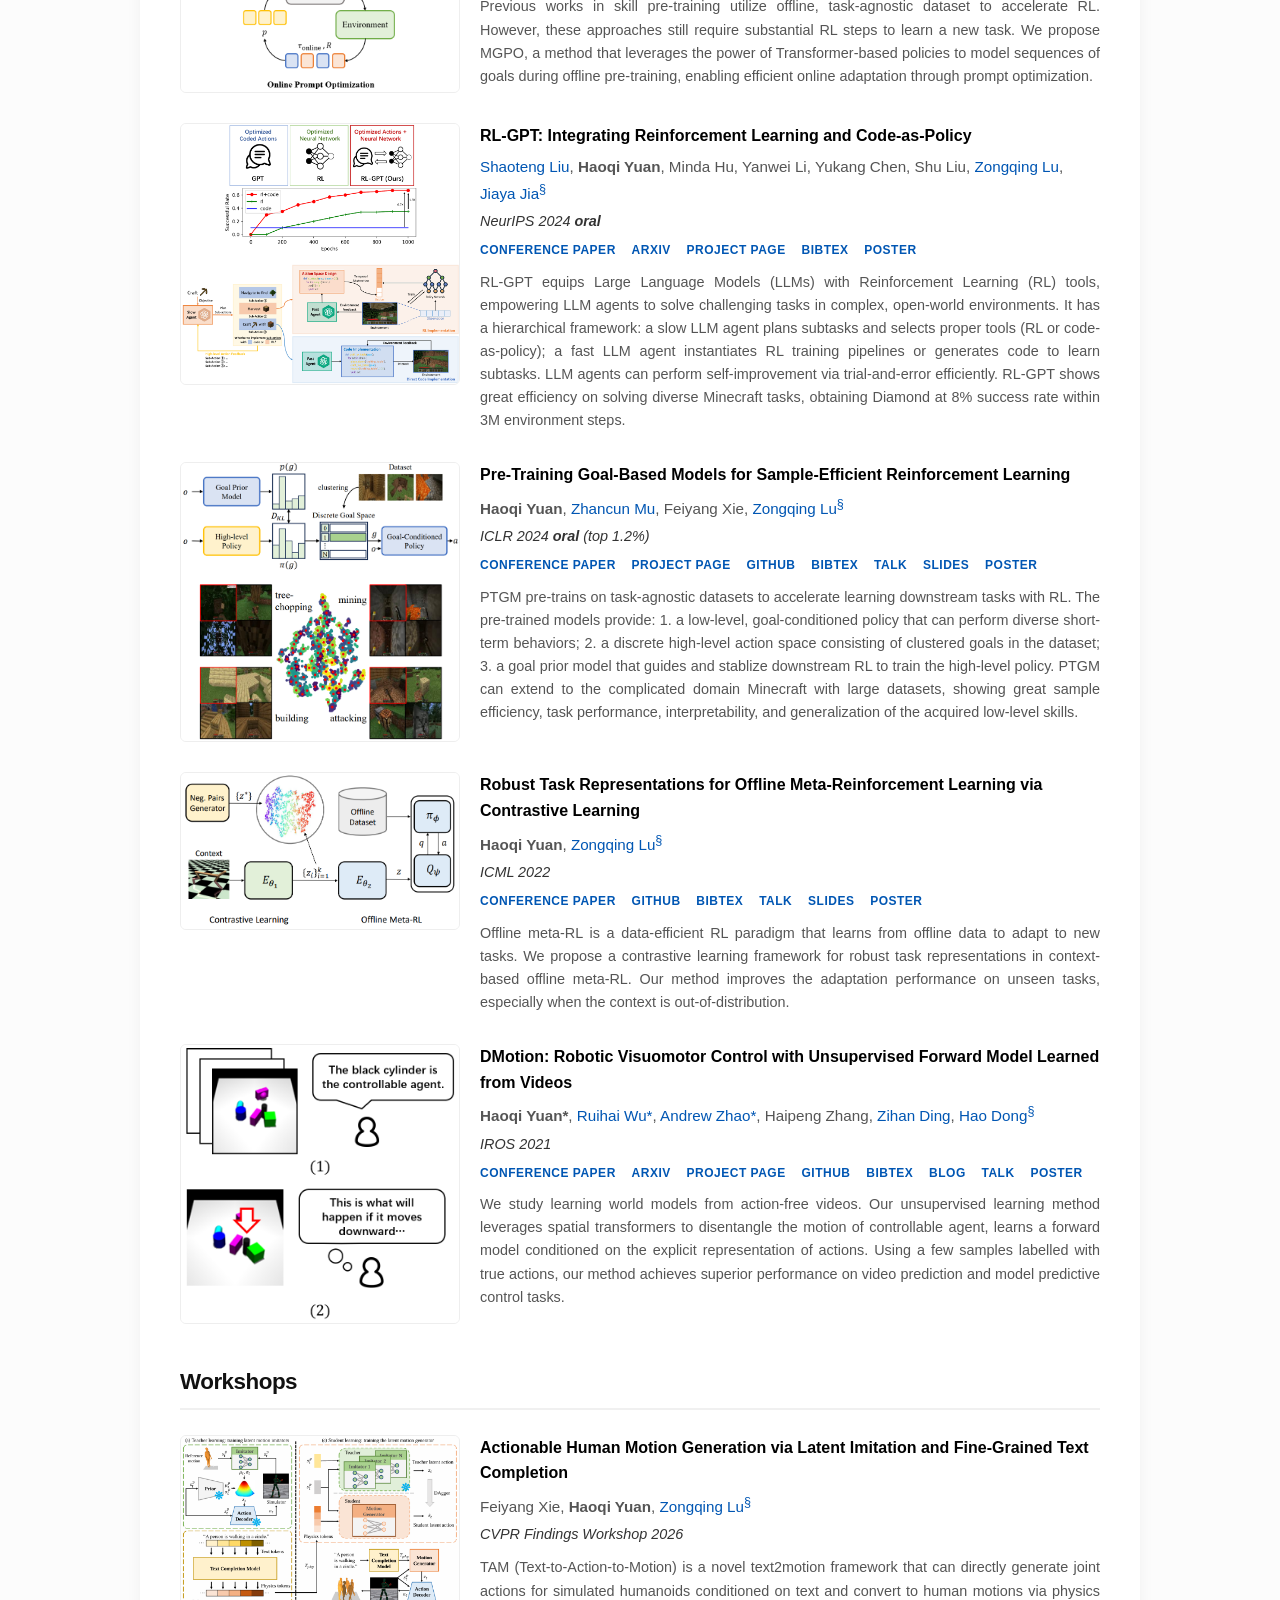
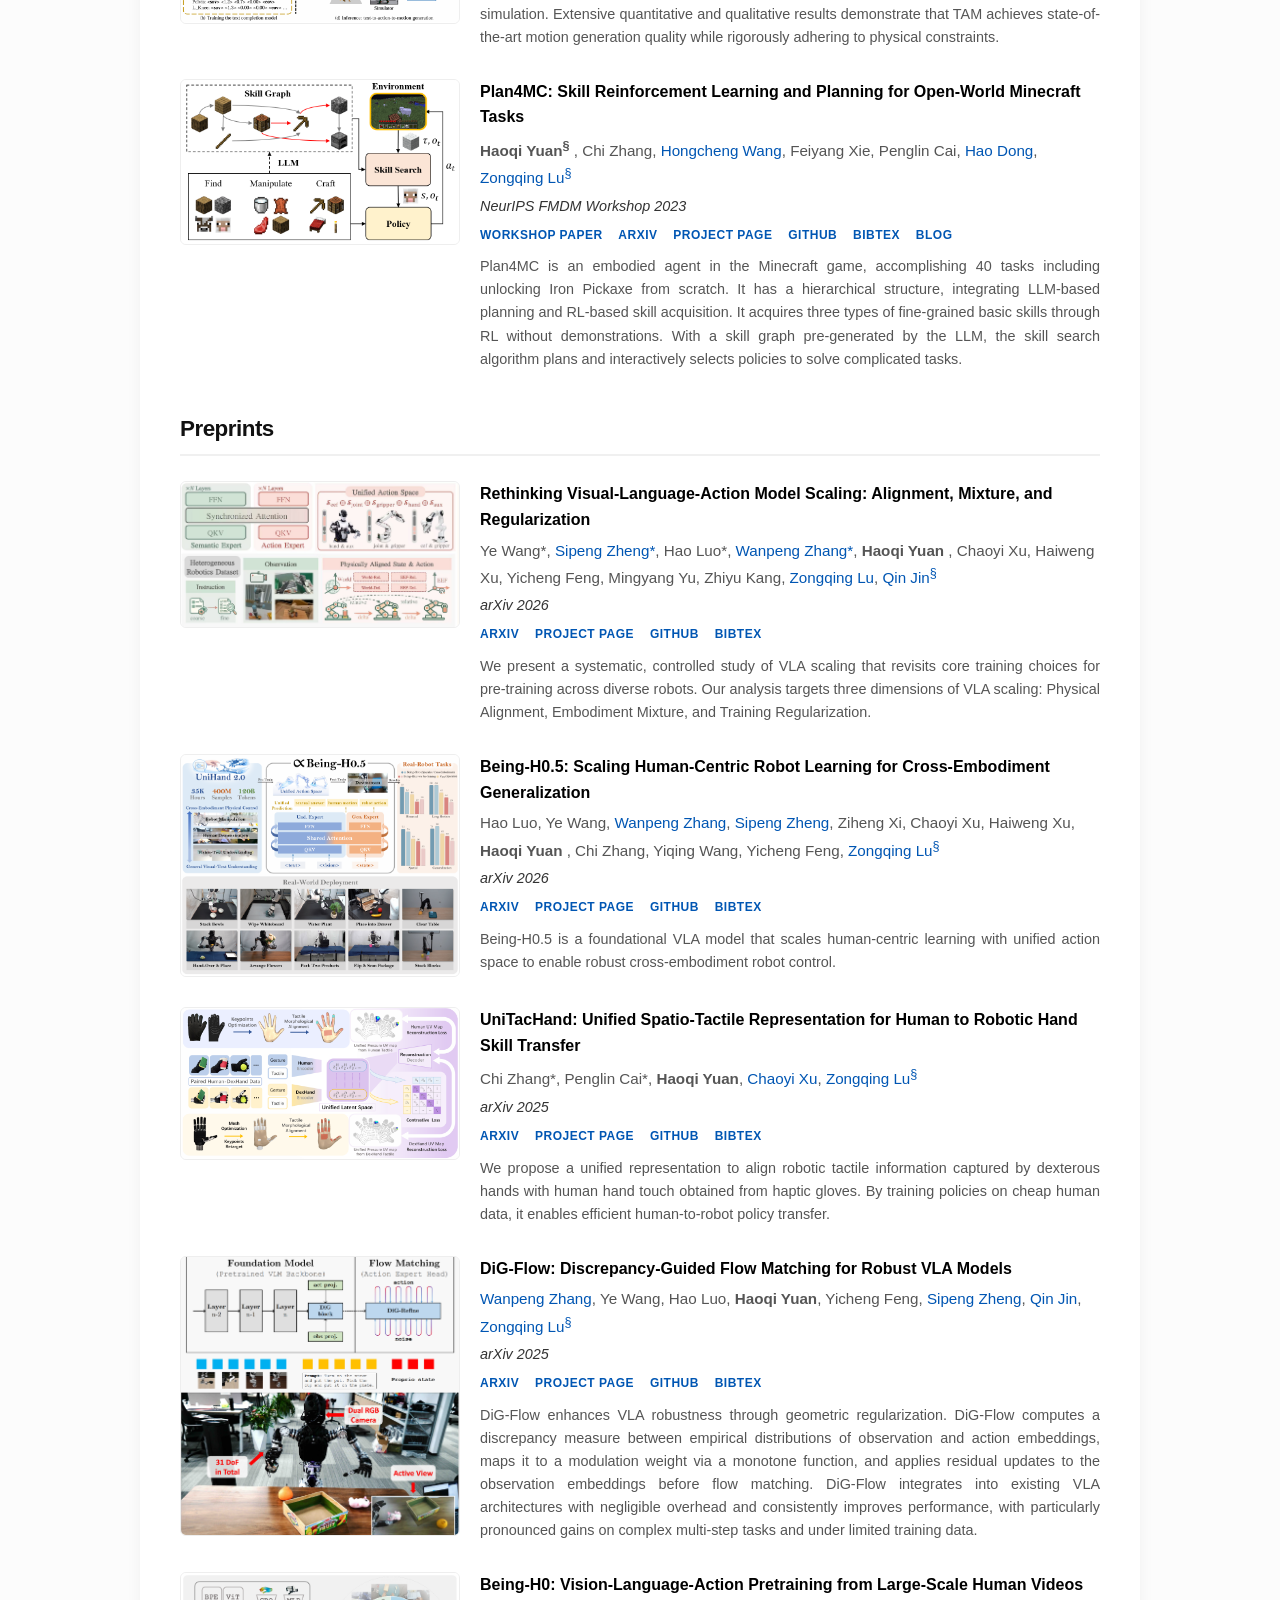
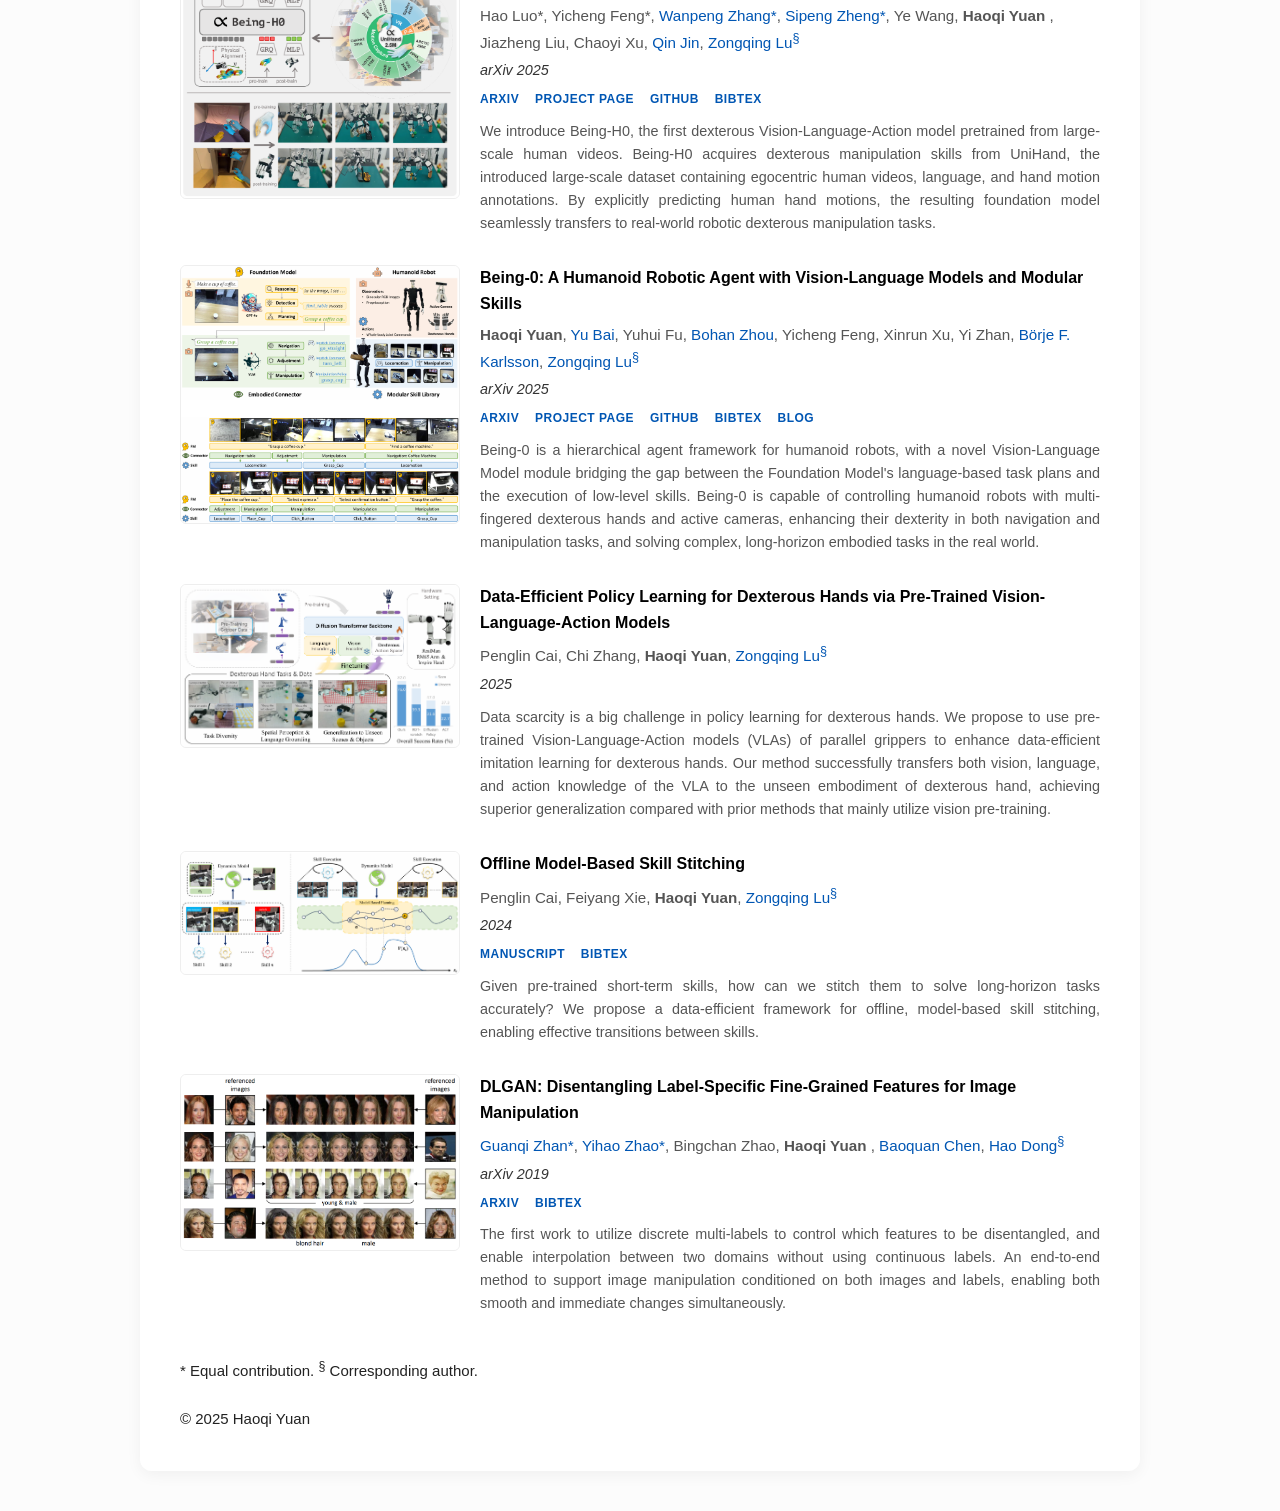
==== commit 975ff7ef: "cvpr" ====
--- a/publications.html
+++ b/publications.html
@@ -96,6 +96,71 @@
             <h2>Publications</h2>
 
             <div class="paper">
+                <img src="./haoqi_files/pub/demofungrasp.png" alt="demofungrasp">
+                <div class="paper-content">
+                  <h3>Universal Dexterous Functional Grasping via Demonstration-Editing Reinforcement Learning</h3>
+                  <div class="paper-authors">
+                    Chuan Mao, <strong>Haoqi Yuan</strong>, Ziye Huang, 
+                    <a href="https://co1one.github.io/">Chaoyi Xu</a>, Kai Ma, 
+                    <a href="https://z0ngqing.github.io/">Zongqing Lu<sup>&sect;</sup></a>
+                  </div>
+                  <div class="paper-venue">CVPR 2026</div>
+                  <div class="paper-links">
+                     <a href="https://arxiv.org/abs/2512.13380">arXiv</a> 
+                     <a href="https://beingbeyond.github.io/DemoFunGrasp/">Project Page</a> 
+                     <a href="https://github.com/BeingBeyond/DemoFunGrasp">GitHub</a>
+                     <a href="./haoqi_files/pub/demofungrasp.bib">bibtex</a>
+                  </div>
+                  <p>
+                    DemoFunGrasp is the follow-up to DemoGrasp, focusing on functional grasping.
+                    The learned policy generalizes to unseen combinations of objects and functional grasping 
+                    conditions, and achieves zero-shot sim-to-real transfer. For the same object, the policy can 
+                    produce diverse grasps by adjusting the grasping style and affordance.
+                  </p>
+                </div>
+              </div>
+
+            <div class="paper">
+                <img src="./haoqi_files/pub/jala.png" alt="jala">
+                <div class="paper-content">
+                  <h3>Joint-Aligned Latent Action: Towards Scalable VLA Pretraining in the Wild</h3>
+                  <div class="paper-authors">
+                    Hao Luo, Ye Wang, <a href="https://zhangwp.com/">Wanpeng Zhang</a>, <strong> Haoqi Yuan </strong>, 
+                    Yicheng Feng, Haiweng Xu, <a href="https://zhengsipeng.github.io/">Sipeng Zheng</a>, 
+                    <a href="https://z0ngqing.github.io/">Zongqing Lu<sup>&sect;</sup></a>
+                  </div>
+                  <div class="paper-venue">CVPR 2026</div>
+                  <p>
+                     JALA learns a predictive action embedding aligned with both inverse dynamics and real actions, 
+                     yielding a transition-aware, behavior-centric latent space for training VLAs from heterogeneous human data and robot data. 
+                  </p>
+                </div>
+              </div>
+
+            <div class="paper">
+                <img src="./haoqi_files/pub/vipavla.png" alt="vipavla">
+                <div class="paper-content">
+                  <h3>Spatial-Aware VLA Pretraining through Visual-Physical Alignment from Human Videos</h3>
+                  <div class="paper-authors">
+                    Yicheng Feng, <a href="https://zhangwp.com/">Wanpeng Zhang</a>, Ye Wang, Hao Luo, 
+                    <strong> Haoqi Yuan </strong>, <a href="https://zhengsipeng.github.io/">Sipeng Zheng</a>, 
+                    <a href="https://z0ngqing.github.io/">Zongqing Lu<sup>&sect;</sup></a>
+                  </div>
+                  <div class="paper-venue">CVPR 2026</div>
+                  <div class="paper-links">
+                     <a href="https://arxiv.org/abs/2512.13080">arXiv</a> 
+                     <a href="https://beingbeyond.github.io/VIPA-VLA/">Project Page</a> 
+                     <a href="https://github.com/BeingBeyond/VIPA-VLA">GitHub</a>
+                     <a href="./haoqi_files/pub/vipavla.bib">bibtex</a>
+                  </div>
+                  <p>
+                    VIPA-VLA  learns 2D-to-3D visual-physical grounding from human videos with spatial-aware VLA pre-training, 
+                    enabling robot policies with stronger spatial understanding and generalization.
+                  </p>
+                </div>
+              </div>
+
+            <div class="paper">
                 <img src="./haoqi_files/pub/demograsp.png" alt="demograsp">
                 <div class="paper-content">
                   <h3>DemoGrasp: Universal Dexterous Grasping from a Single Demonstration</h3>
@@ -420,6 +485,23 @@
             <h2>Workshops</h2>
 
             <div class="paper">
+                <img src="./haoqi_files/pub/TAM.png" alt="TAM">
+                <div class="paper-content">
+                  <h3>Actionable Human Motion Generation via Latent Imitation and Fine-Grained Text Completion</h3>
+                  <div class="paper-authors">
+                    Feiyang Xie, <strong>Haoqi Yuan</strong>, <a href="https://z0ngqing.github.io/">Zongqing Lu<sup>&sect;</sup></a>
+                  </div>
+                  <div class="paper-venue">CVPR Findings Workshop 2026</div>
+                  <p>
+                    TAM (Text-to-Action-to-Motion) is a novel text2motion framework that can directly generate joint actions for 
+                    simulated humanoids conditioned on text and convert to human motions via physics simulation. 
+                    Extensive quantitative and qualitative results demonstrate that TAM achieves state-of-the-art 
+                    motion generation quality while rigorously adhering to physical constraints.
+                  </p>
+                </div>
+            </div>
+
+            <div class="paper">
                 <img src="./haoqi_files/pub/plan4mc.png" alt="Plan4MC">
                 <div class="paper-content">
                   <h3>Plan4MC: Skill Reinforcement Learning and Planning for Open-World Minecraft Tasks</h3>
@@ -526,55 +608,7 @@
                   </p>
                 </div>
               </div>
-
-            <div class="paper">
-                <img src="./haoqi_files/pub/vipavla.png" alt="vipavla">
-                <div class="paper-content">
-                  <h3>Spatial-Aware VLA Pretraining through Visual-Physical Alignment from Human Videos</h3>
-                  <div class="paper-authors">
-                    Yicheng Feng, <a href="https://zhangwp.com/">Wanpeng Zhang</a>, Ye Wang, Hao Luo, 
-                    <strong> Haoqi Yuan </strong>, <a href="https://zhengsipeng.github.io/">Sipeng Zheng</a>, 
-                    <a href="https://z0ngqing.github.io/">Zongqing Lu<sup>&sect;</sup></a>
-                  </div>
-                  <div class="paper-venue">arXiv 2025</div>
-                  <div class="paper-links">
-                     <a href="https://arxiv.org/abs/2512.13080">arXiv</a> 
-                     <a href="https://beingbeyond.github.io/VIPA-VLA/">Project Page</a> 
-                     <a href="https://github.com/BeingBeyond/VIPA-VLA">GitHub</a>
-                     <a href="./haoqi_files/pub/vipavla.bib">bibtex</a>
-                  </div>
-                  <p>
-                    VIPA-VLA  learns 2D-to-3D visual-physical grounding from human videos with spatial-aware VLA pre-training, 
-                    enabling robot policies with stronger spatial understanding and generalization.
-                  </p>
-                </div>
-              </div>
             
-            <div class="paper">
-                <img src="./haoqi_files/pub/demofungrasp.png" alt="demofungrasp">
-                <div class="paper-content">
-                  <h3>Universal Dexterous Functional Grasping via Demonstration-Editing Reinforcement Learning</h3>
-                  <div class="paper-authors">
-                    Chuan Mao, <strong>Haoqi Yuan</strong>, Ziye Huang, 
-                    <a href="https://co1one.github.io/">Chaoyi Xu</a>, Kai Ma, 
-                    <a href="https://z0ngqing.github.io/">Zongqing Lu<sup>&sect;</sup></a>
-                  </div>
-                  <div class="paper-venue">arXiv 2025</div>
-                  <div class="paper-links">
-                     <a href="https://arxiv.org/abs/2512.13380">arXiv</a> 
-                     <a href="https://beingbeyond.github.io/DemoFunGrasp/">Project Page</a> 
-                     <a href="https://github.com/BeingBeyond/DemoFunGrasp">GitHub</a>
-                     <a href="./haoqi_files/pub/demofungrasp.bib">bibtex</a>
-                  </div>
-                  <p>
-                    DemoFunGrasp is the follow-up to DemoGrasp, focusing on functional grasping.
-                    The learned policy generalizes to unseen combinations of objects and functional grasping 
-                    conditions, and achieves zero-shot sim-to-real transfer. For the same object, the policy can 
-                    produce diverse grasps by adjusting the grasping style and affordance.
-                  </p>
-                </div>
-              </div>
-
 
             <div class="paper">
                 <img src="./haoqi_files/pub/digflow.png" alt="DiGFlow">
@@ -662,23 +696,6 @@
             </div>
 
             <div class="paper">
-                <img src="./haoqi_files/pub/TAM.png" alt="TAM">
-                <div class="paper-content">
-                  <h3>Actionable Human Motion Generation via Latent Imitation and Fine-Grained Text Completion</h3>
-                  <div class="paper-authors">
-                    Feiyang Xie, <strong>Haoqi Yuan</strong>, <a href="https://z0ngqing.github.io/">Zongqing Lu<sup>&sect;</sup></a>
-                  </div>
-                  <div class="paper-venue">2025</div>
-                  <p>
-                    TAM (Text-to-Action-to-Motion) is a novel text2motion framework that can directly generate joint actions for 
-                    simulated humanoids conditioned on text and convert to human motions via physics simulation. 
-                    Extensive quantitative and qualitative results demonstrate that TAM achieves state-of-the-art 
-                    motion generation quality while rigorously adhering to physical constraints.
-                  </p>
-                </div>
-            </div>
-
-            <div class="paper">
                 <img src="./haoqi_files/pub/vla-dexft.png" alt="VLA-DexFT">
                 <div class="paper-content">
                   <h3>Data-Efficient Policy Learning for Dexterous Hands via Pre-Trained Vision-Language-Action Models</h3>
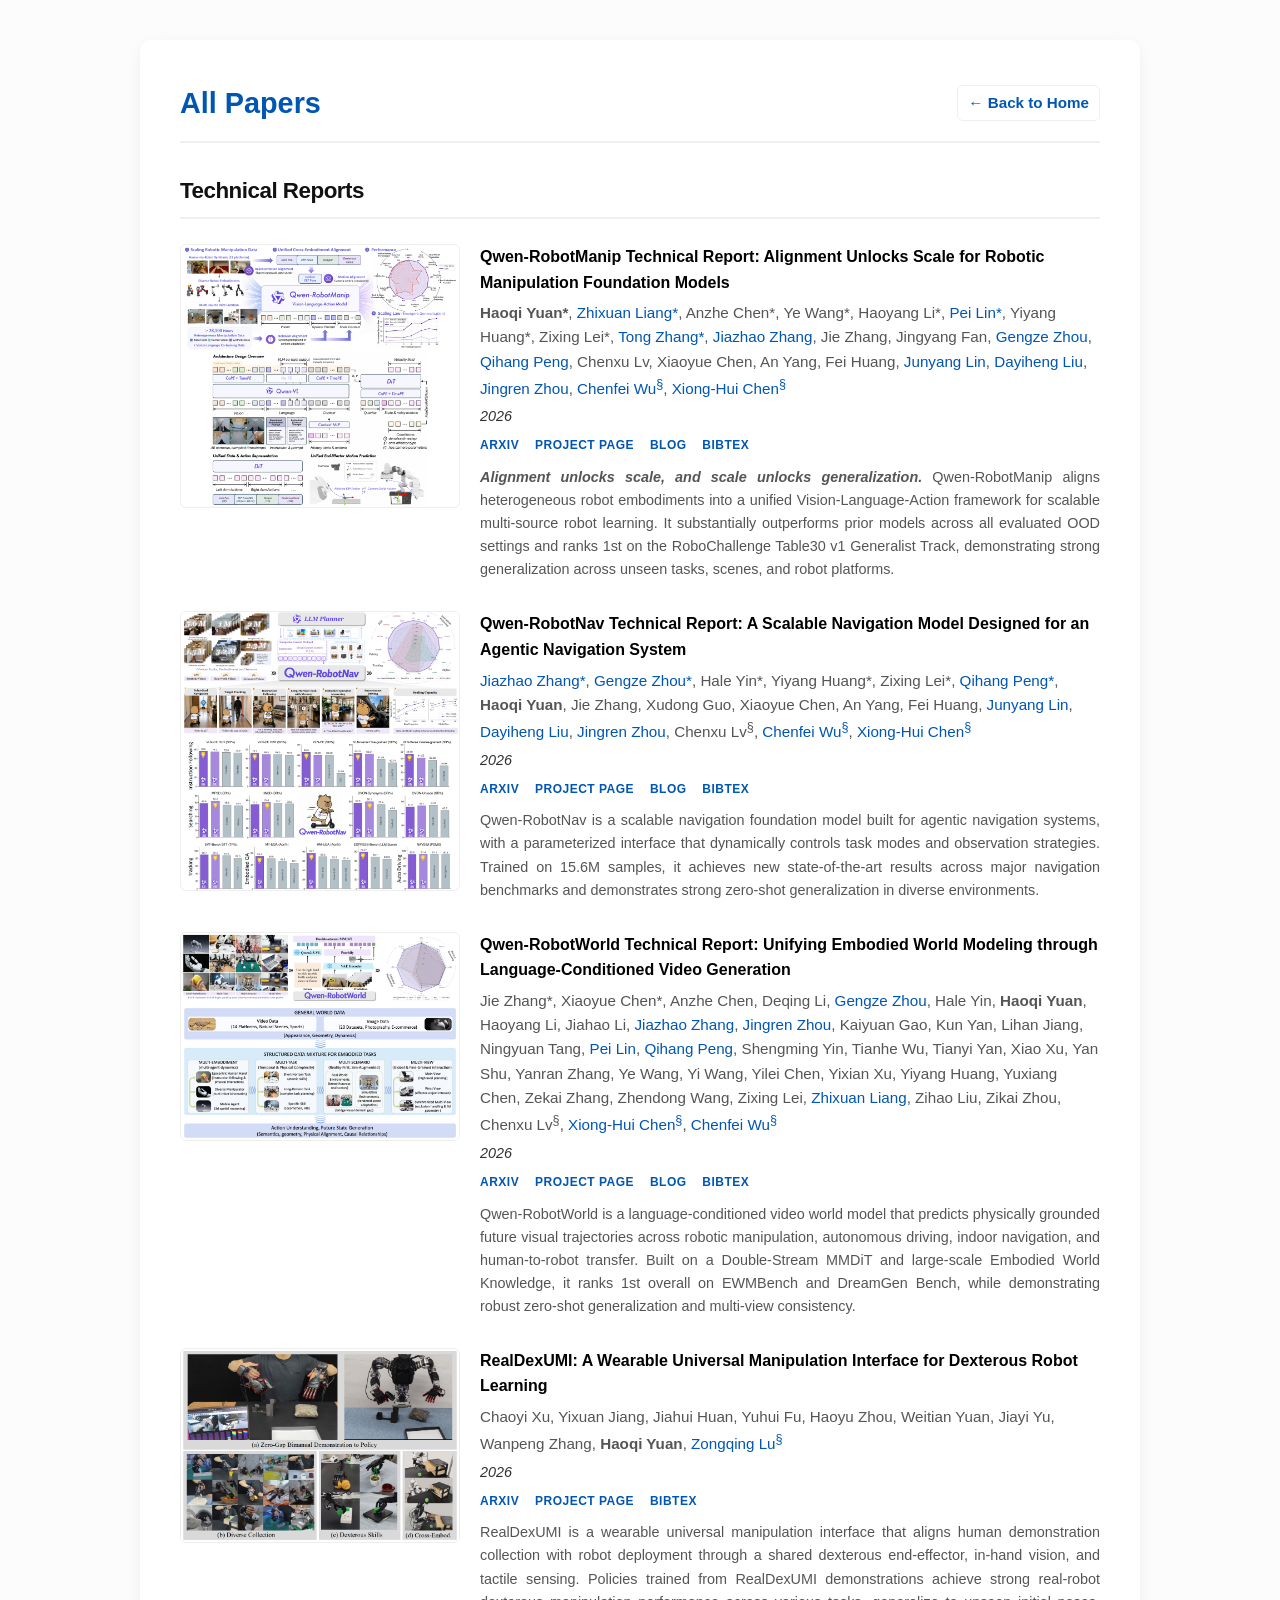
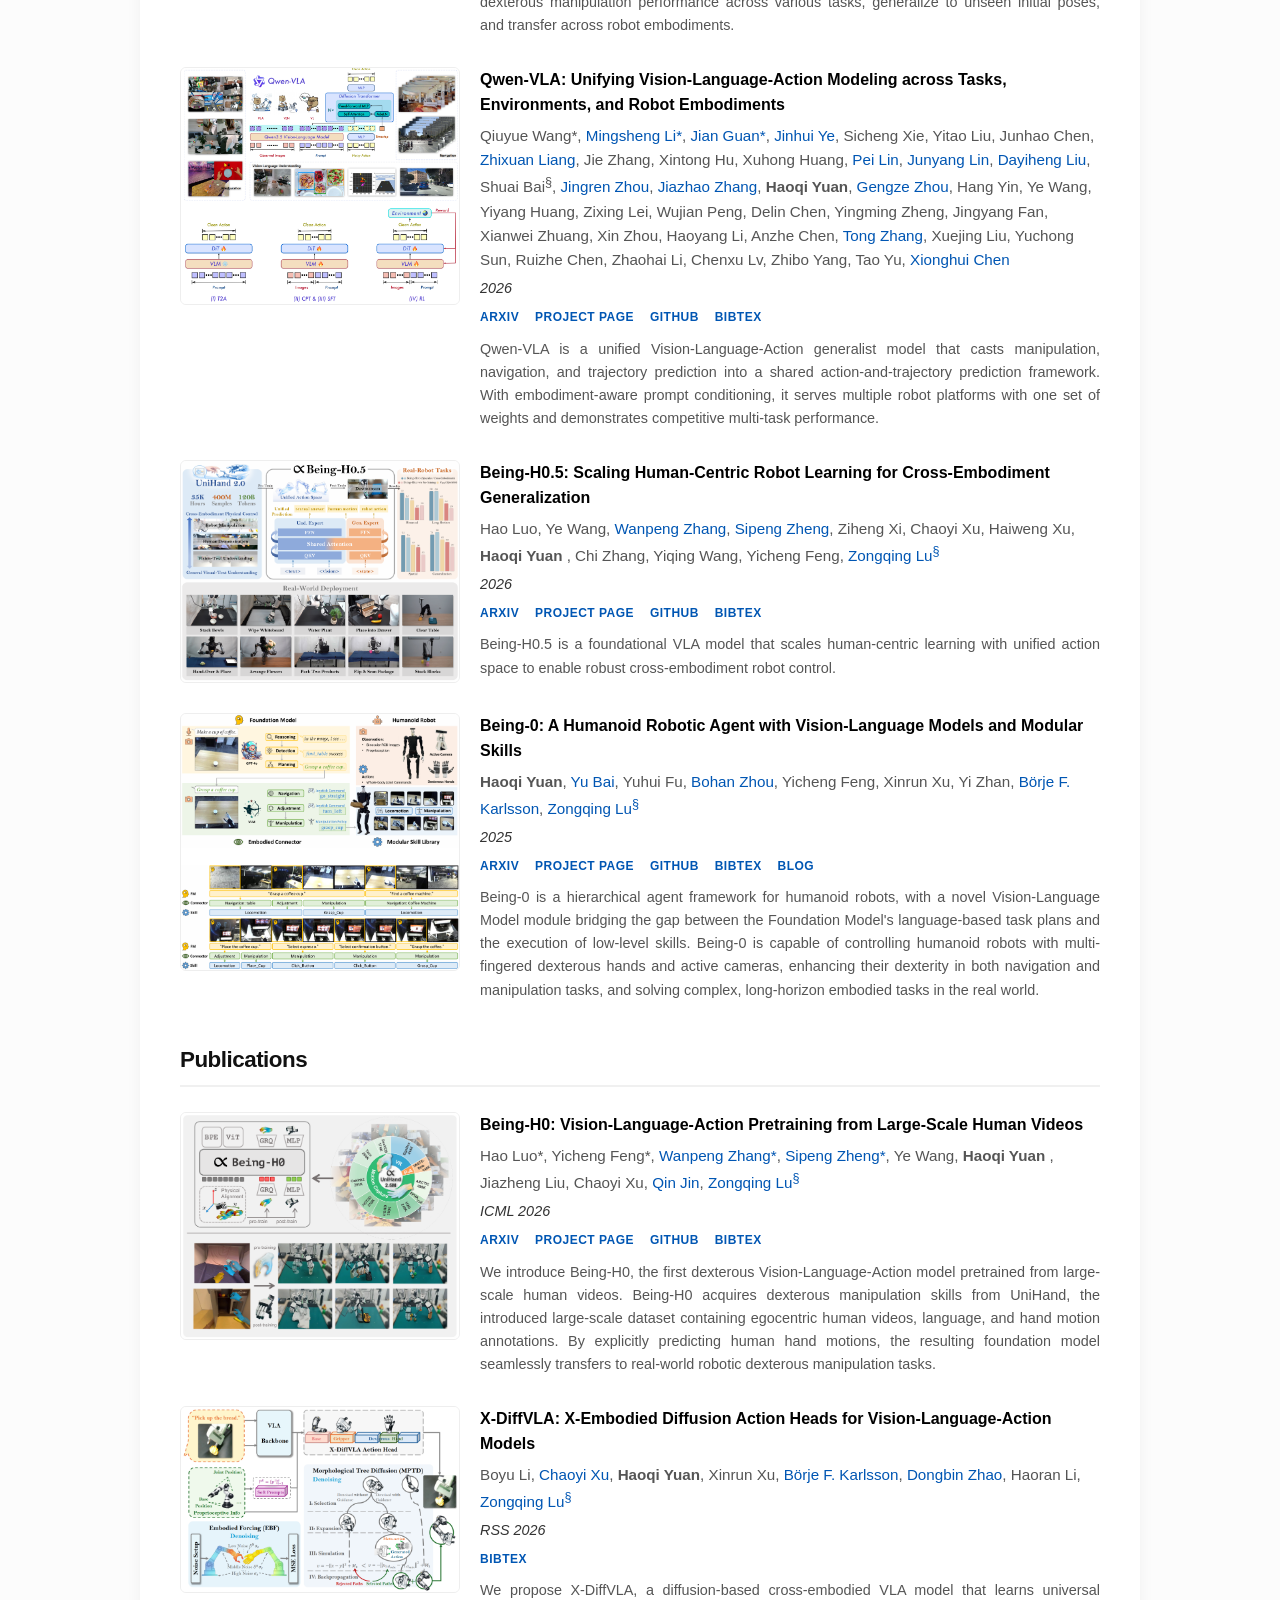
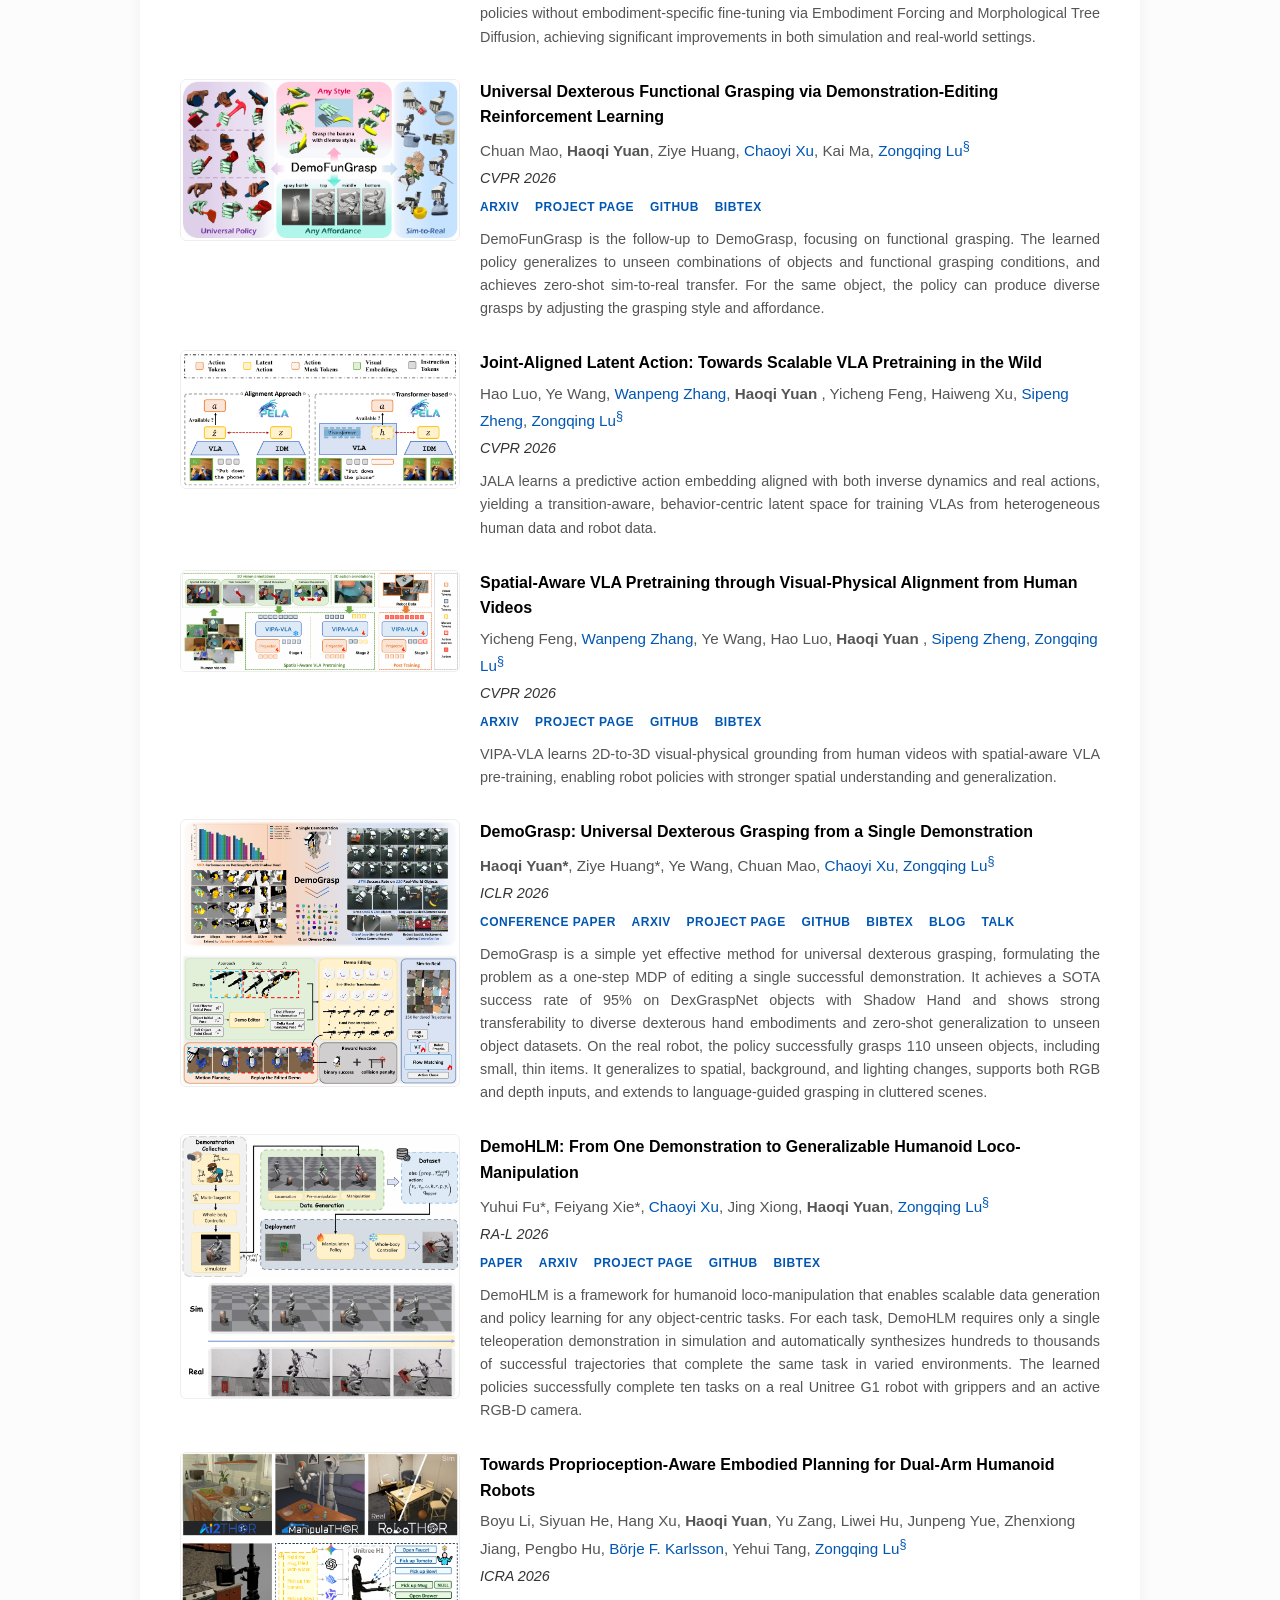
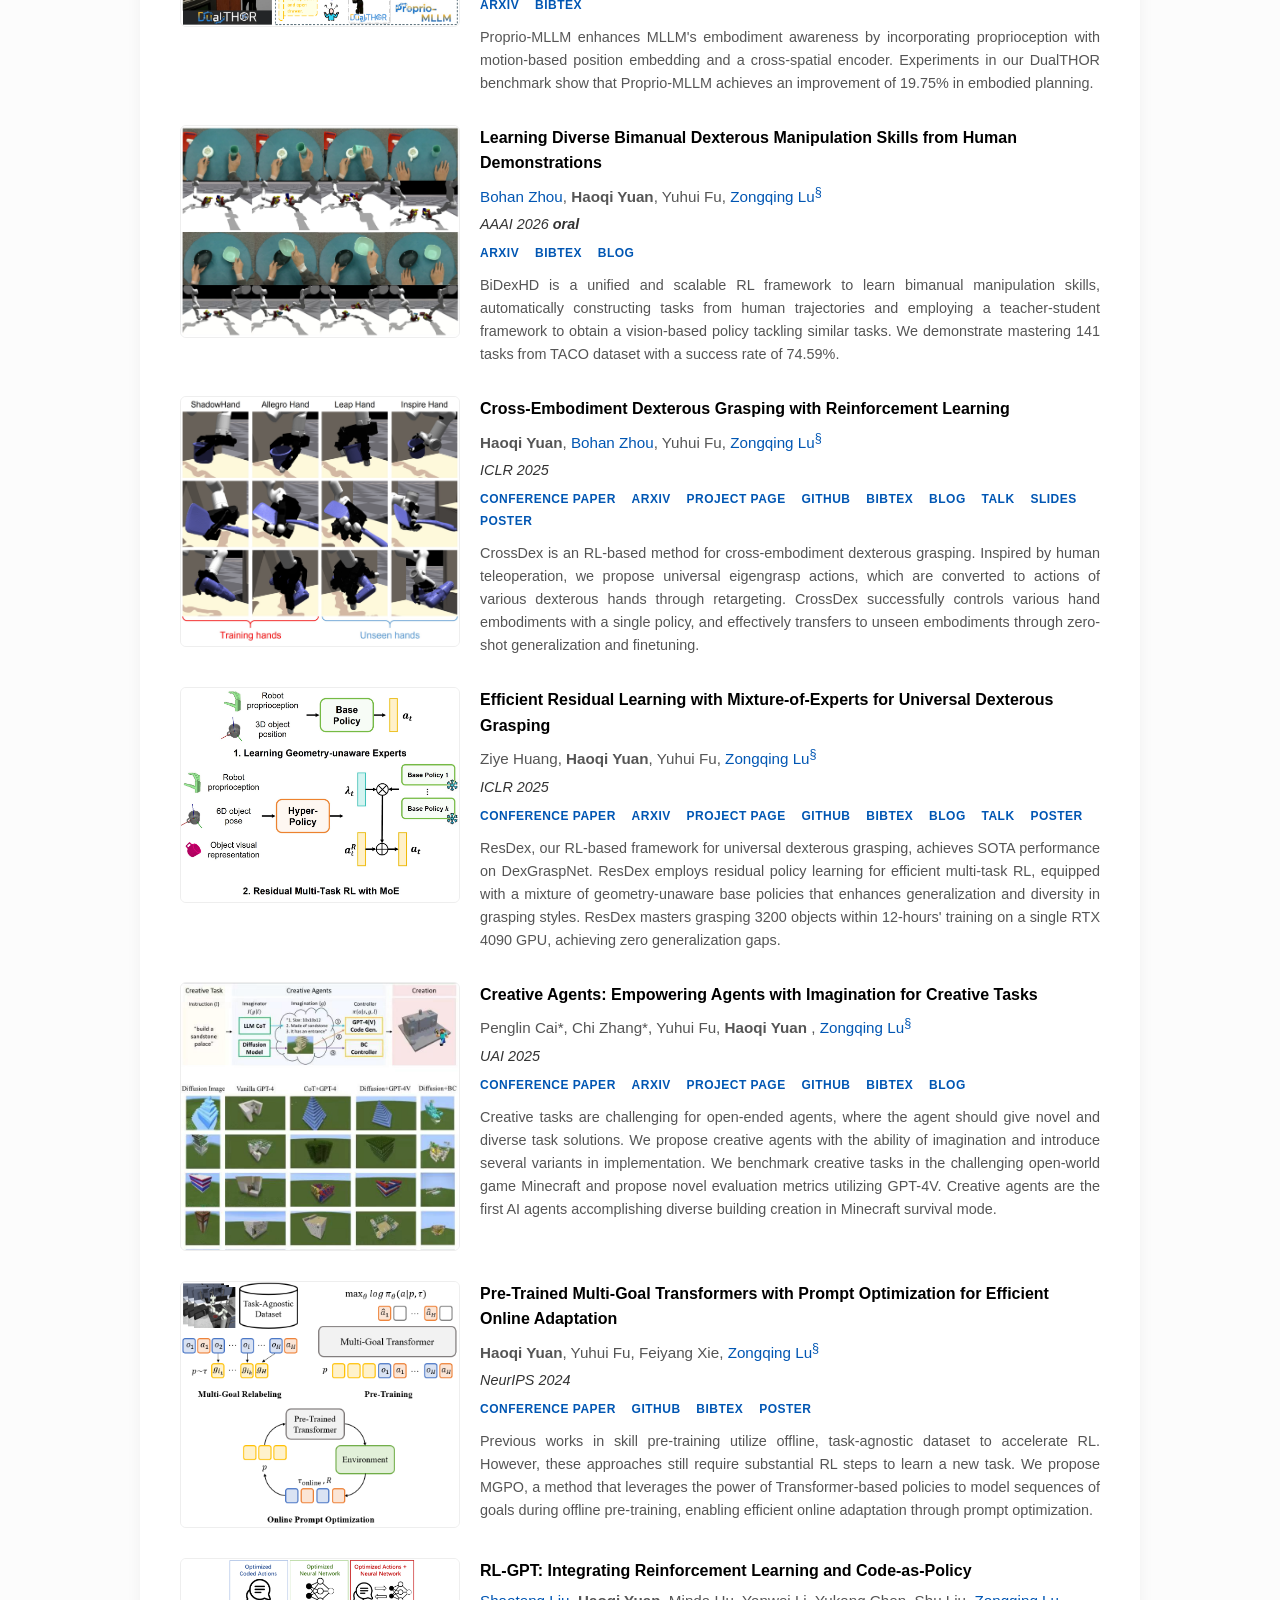
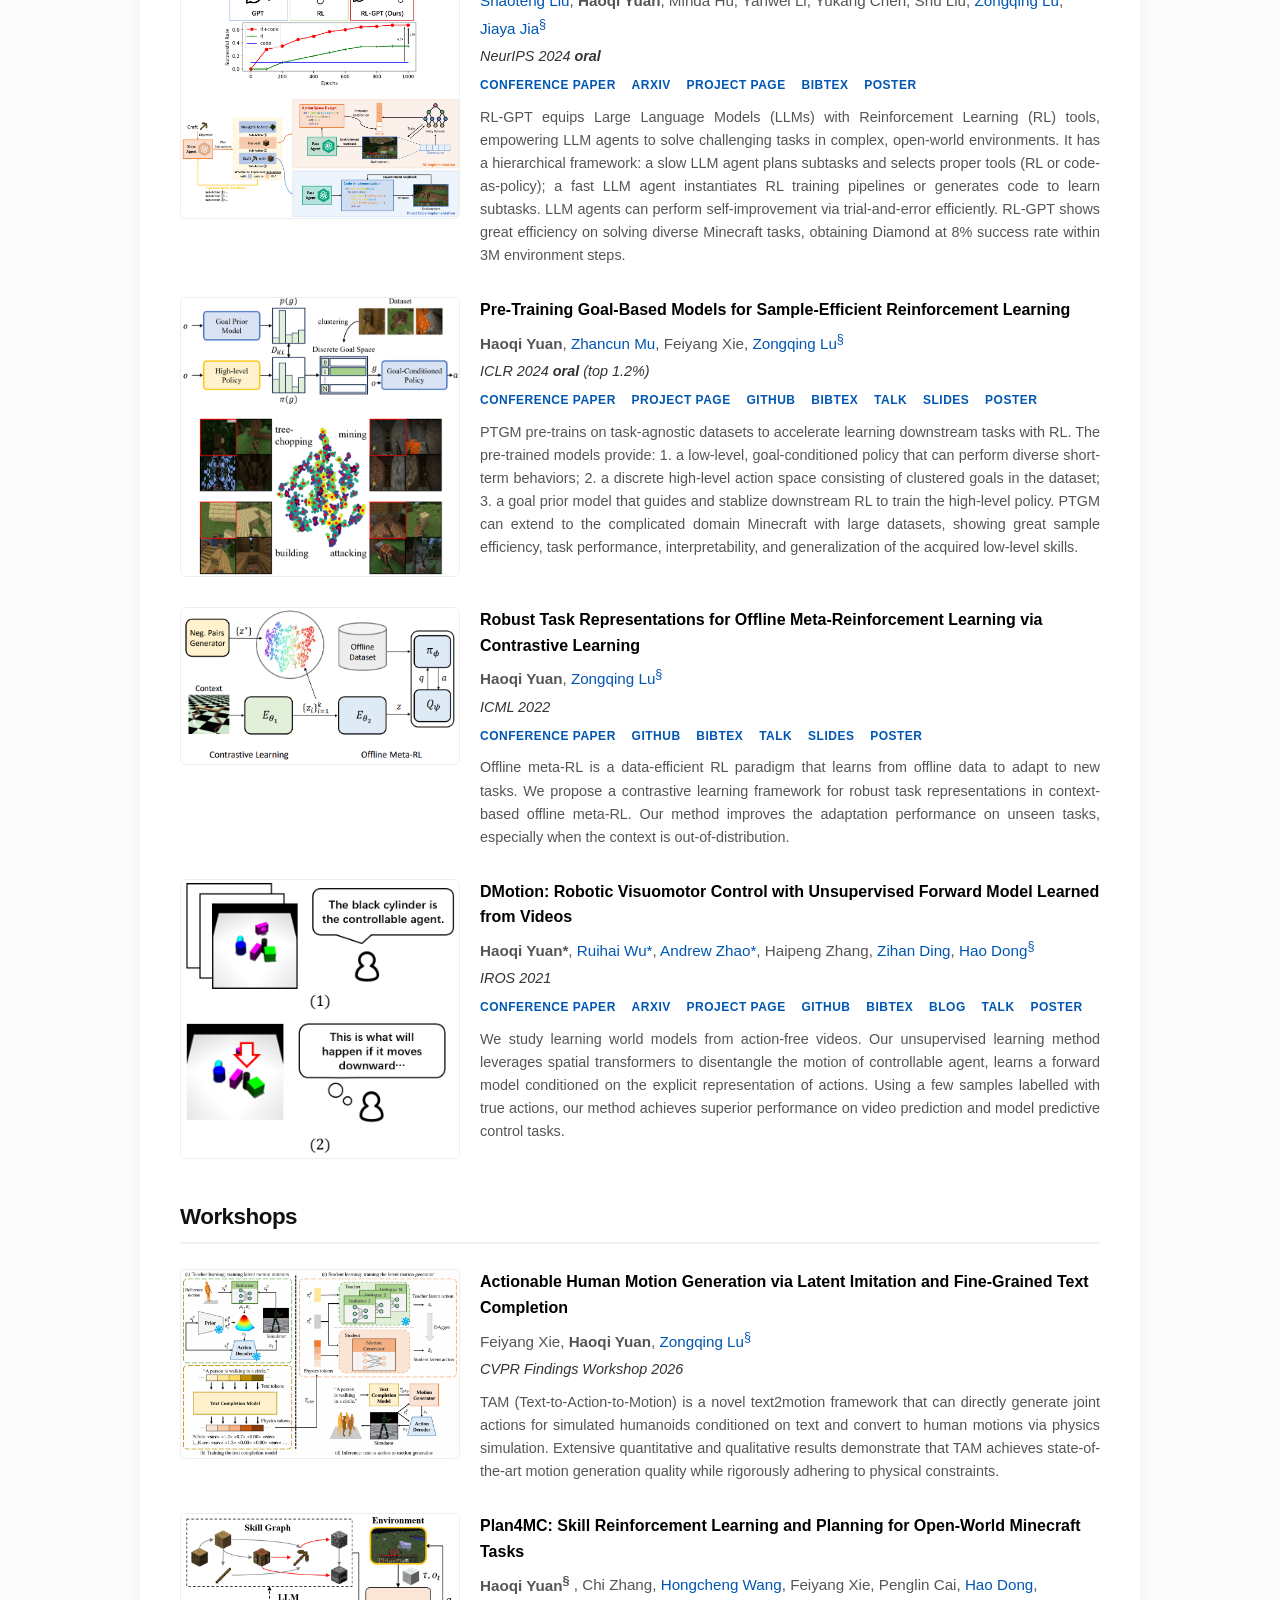
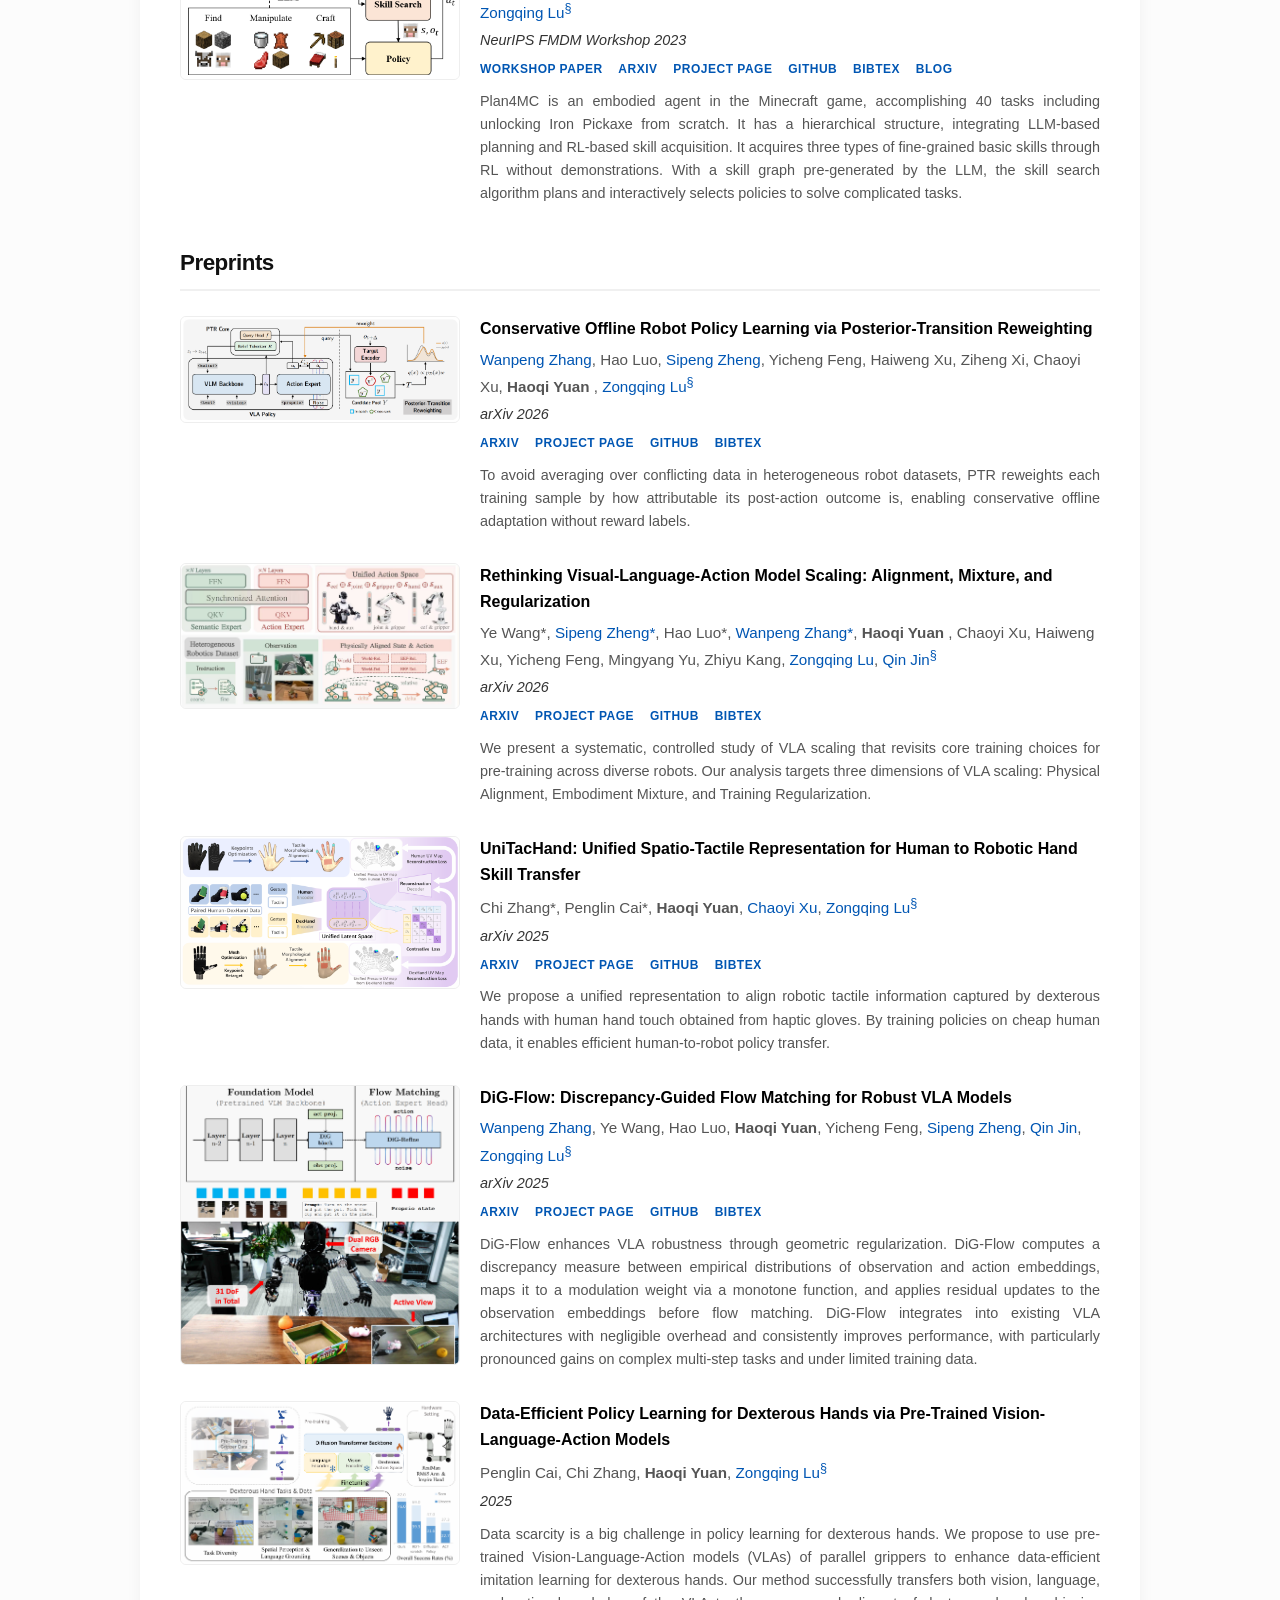
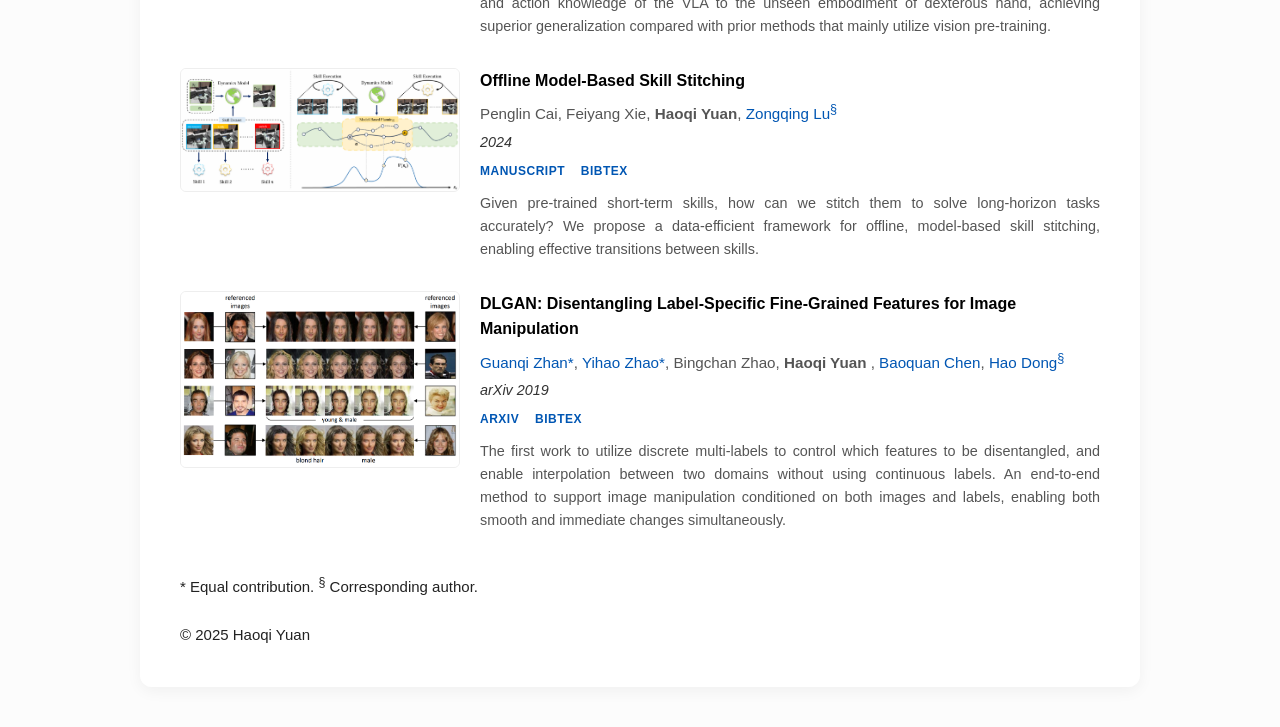
==== commit 6f07765a: "update 2026 spring works" ====
--- a/publications.html
+++ b/publications.html
@@ -93,7 +93,274 @@
         </div>
 
         <section class="papers">
+            <h2>Technical Reports</h2>
+
+            <div class="paper">
+                <img src="./haoqi_files/pub/qwenrobotmanip.png" alt="qwenrobotmanip">
+                <div class="paper-content">
+                  <h3>Qwen-RobotManip Technical Report: Alignment Unlocks Scale for Robotic Manipulation Foundation Models</h3>
+                  <div class="paper-authors">
+                    <strong>Haoqi Yuan*</strong>, <a href="https://liang-zx.github.io/">Zhixuan Liang*</a>, Anzhe Chen*, Ye Wang*, Haoyang Li*, 
+                    <a href="https://peilin-666.github.io/"> Pei Lin*</a>, Yiyang Huang*, Zixing Lei*, 
+                    <a href="https://tongzhangthu.github.io/">Tong Zhang*</a>, <a href="https://jzhzhang.github.io/">Jiazhao Zhang</a>, Jie Zhang, 
+                    Jingyang Fan, <a href="https://gengzezhou.github.io/">Gengze Zhou</a>, <a href="https://pqh22.github.io/">Qihang Peng</a>, 
+                    Chenxu Lv, Xiaoyue Chen, An Yang, Fei Huang, <a href="https://justinlin610.github.io/">Junyang Lin</a>, 
+                    <a href="https://dayihengliu.github.io/">Dayiheng Liu</a>, 
+                    <a href="http://www.cs.columbia.edu/~jrzhou/">Jingren Zhou</a>, 
+                    <a href="https://chenfei-wu.github.io/">Chenfei Wu<sup>&sect;</sup></a>, 
+                    <a href="https://xionghuichen.github.io/">Xiong-Hui Chen<sup>&sect;</sup></a>
+                  </div>
+                  <div class="paper-venue">2026</div>
+                  <div class="paper-links">
+                    <a href="https://arxiv.org/abs/2606.17846">arXiv</a>
+                    <a href="https://qwen.ai/blog?id=qwen-robotmanip">project page</a>
+                    <a href="https://qwen.ai/blog?id=qwen-robotsuite">blog</a>
+                    <a href="./haoqi_files/pub/qwenrobotmanip.bib">bibtex</a>
+                     </div>
+                  <p>
+                    <strong><em>Alignment unlocks scale, and scale unlocks generalization.</em></strong>
+                    Qwen-RobotManip aligns heterogeneous robot embodiments into a unified Vision-Language-Action framework for 
+                    scalable multi-source robot learning. It substantially outperforms prior models across all evaluated OOD settings 
+                    and ranks 1st on the RoboChallenge Table30 v1 Generalist Track, demonstrating strong generalization across unseen 
+                    tasks, scenes, and robot platforms.
+                  </p>
+                </div>
+            </div>
+
+            <div class="paper">
+              <img src="./haoqi_files/pub/qwenrobotnav.png" alt="qwenrobotnav">
+              <div class="paper-content">
+                <h3>Qwen-RobotNav Technical Report: A Scalable Navigation Model Designed for an Agentic Navigation System</h3>
+                <div class="paper-authors">
+                  <a href="https://jzhzhang.github.io/">Jiazhao Zhang*</a>, 
+                  <a href="https://gengzezhou.github.io/">Gengze Zhou*</a>, 
+                  Hale Yin*, Yiyang Huang*, Zixing Lei*, 
+                  <a href="https://pqh22.github.io/">Qihang Peng*</a>, 
+                  <strong>Haoqi Yuan</strong>, Jie Zhang, Xudong Guo, Xiaoyue Chen, 
+                  An Yang, Fei Huang, 
+                  <a href="https://justinlin610.github.io/">Junyang Lin</a>, 
+                  <a href="https://dayihengliu.github.io/">Dayiheng Liu</a>, 
+                  <a href="http://www.cs.columbia.edu/~jrzhou/">Jingren Zhou</a>, 
+                  Chenxu Lv<sup>&sect;</sup>, 
+                  <a href="https://chenfei-wu.github.io/">Chenfei Wu<sup>&sect;</sup></a>, 
+                  <a href="https://xionghuichen.github.io/">Xiong-Hui Chen<sup>&sect;</sup></a>
+                </div>
+                <div class="paper-venue">2026</div>
+                <div class="paper-links">
+                  <a href="https://arxiv.org/abs/2606.18112">arXiv</a>
+                  <a href="https://qwen.ai/blog?id=qwen-robotnav">project page</a>
+                  <a href="https://qwen.ai/blog?id=qwen-robotsuite">blog</a>
+                  <a href="./haoqi_files/pub/qwenrobotnav.bib">bibtex</a>
+                </div>
+                <p>
+                  Qwen-RobotNav is a scalable navigation foundation model built for agentic navigation systems, with a parameterized interface that dynamically controls task modes and observation strategies. 
+                  Trained on 15.6M samples, it achieves new state-of-the-art results across major navigation benchmarks and demonstrates strong zero-shot generalization in diverse environments.
+                </p>
+              </div>
+          </div>
+
+          <div class="paper">
+            <img src="./haoqi_files/pub/qwenrobotworld.png" alt="qwenrobotworld">
+            <div class="paper-content">
+              <h3>Qwen-RobotWorld Technical Report: Unifying Embodied World Modeling through Language-Conditioned Video Generation</h3>
+              <div class="paper-authors">
+                Jie Zhang*, Xiaoyue Chen*, Anzhe Chen, Deqing Li, 
+                <a href="https://gengzezhou.github.io/">Gengze Zhou</a>, Hale Yin, 
+                <strong>Haoqi Yuan</strong>, Haoyang Li, Jiahao Li, 
+                <a href="https://jzhzhang.github.io/">Jiazhao Zhang</a>, 
+                <a href="http://www.cs.columbia.edu/~jrzhou/">Jingren Zhou</a>, 
+                Kaiyuan Gao, Kun Yan, Lihan Jiang, Ningyuan Tang, 
+                <a href="https://peilin-666.github.io/">Pei Lin</a>, 
+                <a href="https://pqh22.github.io/">Qihang Peng</a>, 
+                Shengming Yin, Tianhe Wu, Tianyi Yan, Xiao Xu, Yan Shu, Yanran Zhang, 
+                Ye Wang, Yi Wang, Yilei Chen, Yixian Xu, Yiyang Huang, Yuxiang Chen, 
+                Zekai Zhang, Zhendong Wang, Zixing Lei, 
+                <a href="https://liang-zx.github.io/">Zhixuan Liang</a>, 
+                Zihao Liu, Zikai Zhou, Chenxu Lv<sup>&sect;</sup>, 
+                <a href="https://xionghuichen.github.io/">Xiong-Hui Chen<sup>&sect;</sup></a>, 
+                <a href="https://chenfei-wu.github.io/">Chenfei Wu<sup>&sect;</sup></a>
+              </div>
+              <div class="paper-venue">2026</div>
+              <div class="paper-links">
+                <a href="https://arxiv.org/abs/2606.17030">arXiv</a>
+                <a href="https://qwen.ai/blog?id=qwen-robotworld">project page</a>
+                <a href="https://qwen.ai/blog?id=qwen-robotsuite">blog</a>
+                <a href="./haoqi_files/pub/qwenrobotworld.bib">bibtex</a>
+              </div>
+              <p>
+                Qwen-RobotWorld is a language-conditioned video world model that predicts physically grounded future visual trajectories across robotic manipulation, autonomous driving, indoor navigation, and human-to-robot transfer. 
+                Built on a Double-Stream MMDiT and large-scale Embodied World Knowledge, it ranks 1st overall on EWMBench and DreamGen Bench, while demonstrating robust zero-shot generalization and multi-view consistency.
+              </p>
+            </div>
+        </div>
+
+        <div class="paper">
+          <img src="./haoqi_files/pub/realdexumi.png" alt="realdexumi">
+          <div class="paper-content">
+            <h3>RealDexUMI: A Wearable Universal Manipulation Interface for Dexterous Robot Learning</h3>
+            <div class="paper-authors">
+              Chaoyi Xu, Yixuan Jiang, Jiahui Huan, Yuhui Fu, Haoyu Zhou, Weitian Yuan, 
+              Jiayi Yu, Wanpeng Zhang, <strong>Haoqi Yuan</strong>, 
+              <a href="https://z0ngqing.github.io/">Zongqing Lu<sup>&sect;</sup></a>
+            </div>
+            <div class="paper-venue">2026</div>
+            <div class="paper-links">
+              <a href="https://arxiv.org/abs/2606.06033">arXiv</a>
+              <a href="https://research.beingbeyond.com/realdexumi">project page</a>
+              <a href="./haoqi_files/pub/realdexumi.bib">bibtex</a>
+            </div>
+            <p>
+              RealDexUMI is a wearable universal manipulation interface that aligns human demonstration collection with robot deployment through a shared dexterous end-effector, in-hand vision, and tactile sensing. 
+              Policies trained from RealDexUMI demonstrations achieve strong real-robot dexterous manipulation performance across various tasks, generalize to unseen initial poses, and transfer across robot embodiments.
+            </p>
+          </div>
+      </div>
+
+        <div class="paper">
+          <img src="./haoqi_files/pub/qwenvla.png" alt="qwenvla">
+          <div class="paper-content">
+            <h3>Qwen-VLA: Unifying Vision-Language-Action Modeling across Tasks, Environments, and Robot Embodiments</h3>
+            <div class="paper-authors">
+              Qiuyue Wang*, <a href="https://msheng-lee.github.io/">Mingsheng Li*</a>, 
+              <a href="https://jianguanthu.github.io/">Jian Guan*</a>, <a href="https://jhuiye.com/">Jinhui Ye</a>, Sicheng Xie, Yitao Liu, Junhao Chen, 
+              <a href="https://liang-zx.github.io/">Zhixuan Liang</a>, 
+              Jie Zhang, Xintong Hu, Xuhong Huang, 
+              <a href="https://peilin-666.github.io/">Pei Lin</a>, 
+              <a href="https://justinlin610.github.io/">Junyang Lin</a>, 
+              <a href="https://dayihengliu.github.io/">Dayiheng Liu</a>, 
+              Shuai Bai<sup>&sect;</sup>, 
+              <a href="http://www.cs.columbia.edu/~jrzhou/">Jingren Zhou</a>, 
+              <a href="https://jzhzhang.github.io/">Jiazhao Zhang</a>, 
+              <strong>Haoqi Yuan</strong>, 
+              <a href="https://gengzezhou.github.io/">Gengze Zhou</a>, 
+              Hang Yin, Ye Wang, Yiyang Huang, Zixing Lei, Wujian Peng, Delin Chen, Yingming Zheng, 
+              Jingyang Fan, Xianwei Zhuang, Xin Zhou, Haoyang Li, Anzhe Chen, 
+              <a href="https://tongzhangthu.github.io/">Tong Zhang</a>, 
+              Xuejing Liu, Yuchong Sun, Ruizhe Chen, Zhaohai Li, Chenxu Lv, Zhibo Yang, Tao Yu, 
+              <a href="https://xionghuichen.github.io/">Xionghui Chen</a>
+            </div>
+            <div class="paper-venue">2026</div>
+            <div class="paper-links">
+              <a href="https://arxiv.org/abs/2605.30280">arXiv</a>
+              <a href="https://qwen.ai/blog?id=qwenvla">project page</a>
+              <a href="https://github.com/QwenLM/Qwen-VLA">GitHub</a>
+              <a href="./haoqi_files/pub/qwenvla.bib">bibtex</a>
+            </div>
+            <p>
+              Qwen-VLA is a unified Vision-Language-Action generalist model that casts manipulation, navigation, and trajectory prediction 
+              into a shared action-and-trajectory prediction framework. 
+              With embodiment-aware prompt conditioning, it serves multiple robot platforms with one set of weights 
+              and demonstrates competitive multi-task performance.
+            </p>
+          </div>
+      </div>
+
+      <div class="paper">
+          <img src="./haoqi_files/pub/beingh0.5.png" alt="Being-H0.5">
+          <div class="paper-content">
+            <h3>Being-H0.5: Scaling Human-Centric Robot Learning for Cross-Embodiment Generalization</h3>
+            <div class="paper-authors">
+              Hao Luo, Ye Wang, <a href="https://zhangwp.com/">Wanpeng Zhang</a>, 
+              <a href="https://zhengsipeng.github.io/">Sipeng Zheng</a>, Ziheng Xi, 
+              Chaoyi Xu, Haiweng Xu, <strong> Haoqi Yuan </strong>, Chi Zhang, 
+              Yiqing Wang, Yicheng Feng, 
+              <a href="https://z0ngqing.github.io/">Zongqing Lu<sup>&sect;</sup></a>
+            </div>
+            <div class="paper-venue">2026</div>
+            <div class="paper-links">
+              <a href="https://arxiv.org/abs/2601.12993">arXiv</a>
+              <a href="https://research.beingbeyond.com/being-h05">project page</a>
+              <a href="https://github.com/BeingBeyond/Being-H">GitHub</a>
+              <a href="./haoqi_files/pub/beingh0.5.bib">bibtex</a>
+                </div>
+            <p>
+              Being-H0.5 is a foundational VLA model that scales human-centric learning with unified action space to enable 
+              robust cross-embodiment robot control.
+            </p>
+          </div>
+      </div>
+
+      <div class="paper">
+          <img src="./haoqi_files/pub/being0.png" alt="Being-0">
+          <div class="paper-content">
+            <h3>Being-0: A Humanoid Robotic Agent with Vision-Language Models and Modular Skills</h3>
+            <div class="paper-authors">
+              <strong>Haoqi Yuan</strong>, <a href="https://ybai-nlp.github.io/">Yu Bai</a>, 
+                  Yuhui Fu, <a href="https://zhoubohan0.github.io/">Bohan Zhou</a>, 
+                  Yicheng Feng, Xinrun Xu, Yi Zhan, 
+                  <a href="https://tellarin.com/borje/">Börje F. Karlsson</a>, 
+                  <a href="https://z0ngqing.github.io/">Zongqing Lu<sup>&sect;</sup></a>
+            </div>
+            <div class="paper-venue">2025</div>
+            <div class="paper-links">
+              <a href="https://arxiv.org/abs/2503.12533">arXiv</a>
+              <a href="https://beingbeyond.github.io/being-0/">project page</a>
+              <a href="https://github.com/BeingBeyond/being-0">GitHub</a>
+              <a href="./haoqi_files/pub/being0.bib">bibtex</a>
+              <a href="https://mp.weixin.qq.com/s/pa3FTxlBUhMjJI4QY4iOEw">blog</a>
+              </div>
+            <p>
+              Being-0 is a hierarchical agent framework for humanoid robots, with a novel Vision-Language Model module bridging the gap between 
+              the Foundation Model's language-based task plans and the execution of low-level skills. Being-0 is capable of 
+              controlling humanoid robots with multi-fingered dexterous hands and active cameras, enhancing their 
+              dexterity in both navigation and manipulation tasks, and solving complex, long-horizon embodied 
+              tasks in the real world. 
+            </p>
+          </div>
+      </div>
+
+        </section>
+
+        <section class="papers">
             <h2>Publications</h2>
+
+            <div class="paper">
+                <img src="./haoqi_files/pub/beingh0.png" alt="Being-H0">
+                <div class="paper-content">
+                  <h3>Being-H0: Vision-Language-Action Pretraining from Large-Scale Human Videos</h3>
+                  <div class="paper-authors">
+                    Hao Luo*, Yicheng Feng*, <a href="https://zhangwp.com/">Wanpeng Zhang*</a>, 
+                    <a href="https://zhengsipeng.github.io/">Sipeng Zheng*</a>, Ye Wang, 
+                    <strong> Haoqi Yuan </strong>, Jiazheng Liu, Chaoyi Xu, 
+                    <a href="https://www.jin-qin.com/">Qin Jin</a>, 
+                    <a href="https://z0ngqing.github.io/">Zongqing Lu<sup>&sect;</sup></a>
+                  </div>
+                  <div class="paper-venue">ICML 2026</div>
+                  <div class="paper-links">
+                    <a href="https://arxiv.org/abs/2507.15597">arXiv</a>
+                    <a href="https://beingbeyond.github.io/Being-H0/">project page</a>
+                    <a href="https://github.com/BeingBeyond/Being-H0">GitHub</a>
+                    <a href="./haoqi_files/pub/beingh0.bib">bibtex</a>
+                     </div>
+                  <p>
+                    We introduce Being-H0, the first dexterous Vision-Language-Action model pretrained from large-scale human videos.
+                    Being-H0 acquires dexterous manipulation skills from UniHand, the introduced large-scale dataset containing egocentric human videos, language, and hand motion annotations. 
+                    By explicitly predicting human hand motions, the resulting foundation model seamlessly transfers to real-world robotic dexterous manipulation tasks.
+                  </p>
+                </div>
+            </div>
+
+            <div class="paper">
+                <img src="./haoqi_files/pub/xdiffvla.png" alt="xdiffvla">
+                <div class="paper-content">
+                  <h3>X-DiffVLA: X-Embodied Diffusion Action Heads for Vision-Language-Action Models</h3>
+                  <div class="paper-authors">
+                    Boyu Li, <a href="https://co1one.github.io/">Chaoyi Xu</a>, <strong>Haoqi Yuan</strong>, 
+                    Xinrun Xu, <a href="https://tellarin.com/borje/">Börje F. Karlsson</a>, 
+                    <a href="https://scholar.google.com/citations?user=RxvYlNQAAAAJ&hl=en">Dongbin Zhao</a>, 
+                    Haoran Li, <a href="https://z0ngqing.github.io/">Zongqing Lu<sup>&sect;</sup></a>
+                  </div>
+                  <div class="paper-venue">RSS 2026</div>
+                  <div class="paper-links">
+                     <a href="./haoqi_files/pub/xdiffvla.bib">bibtex</a>
+                  </div>
+                  <p>
+                    We propose X-DiffVLA, a diffusion-based cross-embodied VLA model that learns universal policies 
+                    without embodiment-specific fine-tuning via Embodiment Forcing and Morphological Tree Diffusion, 
+                    achieving significant improvements in both simulation and real-world settings.
+                  </p>
+                </div>
+              </div>
 
             <div class="paper">
                 <img src="./haoqi_files/pub/demofungrasp.png" alt="demofungrasp">
@@ -204,6 +471,7 @@
                   </div>
                   <div class="paper-venue">RA-L 2026</div>
                   <div class="paper-links">
+                    <a href="https://ieeexplore.ieee.org/abstract/document/11399875">paper</a>
                     <a href="https://arxiv.org/abs/2510.11258">arXiv</a>
                     <a href="https://beingbeyond.github.io/DemoHLM/">project page</a>
                     <a href="https://github.com/BeingBeyond/DemoHLM">GitHub</a>
@@ -533,7 +801,30 @@
 
         <section class="papers">
             <h2>Preprints</h2>
-
+            
+            <div class="paper">
+                <img src="./haoqi_files/pub/ptr.png" alt="PTR">
+                <div class="paper-content">
+                  <h3>Conservative Offline Robot Policy Learning via Posterior-Transition Reweighting</h3>
+                  <div class="paper-authors">
+                    <a href="https://zhangwp.com/">Wanpeng Zhang</a>, Hao Luo, <a href="https://zhengsipeng.github.io/">Sipeng Zheng</a>,  
+                    Yicheng Feng, Haiweng Xu, Ziheng Xi, Chaoyi Xu, 
+                    <strong> Haoqi Yuan </strong>, <a href="https://z0ngqing.github.io/">Zongqing Lu<sup>&sect;</sup></a>
+                  </div>
+                  <div class="paper-venue">arXiv 2026</div>
+                  <div class="paper-links">
+                    <a href="https://arxiv.org/pdf/2603.16542">arXiv</a>
+                    <a href="https://research.beingbeyond.com/ptr">project page</a>
+                    <a href="https://github.com/BeingBeyond/PTR.git">GitHub</a>
+                    <a href="./haoqi_files/pub/ptr.bib">bibtex</a>
+                     </div>
+                  <p>
+                    To avoid averaging over conflicting data in heterogeneous robot datasets, PTR reweights each training sample 
+                    by how attributable its post-action outcome is, enabling conservative offline adaptation without reward labels.
+                  </p>
+                </div>
+            </div>
+            
             <div class="paper">
                 <img src="./haoqi_files/pub/rethink-vla.jpg" alt="Rethink-VLA">
                 <div class="paper-content">
@@ -559,32 +850,7 @@
                 </div>
             </div>
 
-            <div class="paper">
-                <img src="./haoqi_files/pub/beingh0.5.png" alt="Being-H0.5">
-                <div class="paper-content">
-                  <h3>Being-H0.5: Scaling Human-Centric Robot Learning for Cross-Embodiment Generalization</h3>
-                  <div class="paper-authors">
-                    Hao Luo, Ye Wang, <a href="https://zhangwp.com/">Wanpeng Zhang</a>, 
-                    <a href="https://zhengsipeng.github.io/">Sipeng Zheng</a>, Ziheng Xi, 
-                    Chaoyi Xu, Haiweng Xu, <strong> Haoqi Yuan </strong>, Chi Zhang, 
-                    Yiqing Wang, Yicheng Feng, 
-                    <a href="https://z0ngqing.github.io/">Zongqing Lu<sup>&sect;</sup></a>
-                  </div>
-                  <div class="paper-venue">arXiv 2026</div>
-                  <div class="paper-links">
-                    <a href="https://arxiv.org/abs/2601.12993">arXiv</a>
-                    <a href="https://research.beingbeyond.com/being-h05">project page</a>
-                    <a href="https://github.com/BeingBeyond/Being-H">GitHub</a>
-                    <a href="./haoqi_files/pub/beingh0.5.bib">bibtex</a>
-                     </div>
-                  <p>
-                    Being-H0.5 is a foundational VLA model that scales human-centric learning with unified action space to enable 
-                    robust cross-embodiment robot control.
-                  </p>
-                </div>
-            </div>
             
-
             <div class="paper">
                 <img src="./haoqi_files/pub/unitachand.png" alt="unitachand">
                 <div class="paper-content">
@@ -639,61 +905,6 @@
                   </p>
                 </div>
             </div>
-            
-            <div class="paper">
-                <img src="./haoqi_files/pub/beingh0.png" alt="Being-H0">
-                <div class="paper-content">
-                  <h3>Being-H0: Vision-Language-Action Pretraining from Large-Scale Human Videos</h3>
-                  <div class="paper-authors">
-                    Hao Luo*, Yicheng Feng*, <a href="https://zhangwp.com/">Wanpeng Zhang*</a>, 
-                    <a href="https://zhengsipeng.github.io/">Sipeng Zheng*</a>, Ye Wang, 
-                    <strong> Haoqi Yuan </strong>, Jiazheng Liu, Chaoyi Xu, 
-                    <a href="https://www.jin-qin.com/">Qin Jin</a>, 
-                    <a href="https://z0ngqing.github.io/">Zongqing Lu<sup>&sect;</sup></a>
-                  </div>
-                  <div class="paper-venue">arXiv 2025</div>
-                  <div class="paper-links">
-                    <a href="https://arxiv.org/abs/2507.15597">arXiv</a>
-                    <a href="https://beingbeyond.github.io/Being-H0/">project page</a>
-                    <a href="https://github.com/BeingBeyond/Being-H0">GitHub</a>
-                    <a href="./haoqi_files/pub/beingh0.bib">bibtex</a>
-                     </div>
-                  <p>
-                    We introduce Being-H0, the first dexterous Vision-Language-Action model pretrained from large-scale human videos.
-                    Being-H0 acquires dexterous manipulation skills from UniHand, the introduced large-scale dataset containing egocentric human videos, language, and hand motion annotations. 
-                    By explicitly predicting human hand motions, the resulting foundation model seamlessly transfers to real-world robotic dexterous manipulation tasks.
-                  </p>
-                </div>
-            </div>
-            
-            <div class="paper">
-                <img src="./haoqi_files/pub/being0.png" alt="Being-0">
-                <div class="paper-content">
-                  <h3>Being-0: A Humanoid Robotic Agent with Vision-Language Models and Modular Skills</h3>
-                  <div class="paper-authors">
-                    <strong>Haoqi Yuan</strong>, <a href="https://ybai-nlp.github.io/">Yu Bai</a>, 
-                        Yuhui Fu, <a href="https://zhoubohan0.github.io/">Bohan Zhou</a>, 
-                        Yicheng Feng, Xinrun Xu, Yi Zhan, 
-                        <a href="https://tellarin.com/borje/">Börje F. Karlsson</a>, 
-                        <a href="https://z0ngqing.github.io/">Zongqing Lu<sup>&sect;</sup></a>
-                  </div>
-                  <div class="paper-venue">arXiv 2025</div>
-                  <div class="paper-links">
-                    <a href="https://arxiv.org/abs/2503.12533">arXiv</a>
-                    <a href="https://beingbeyond.github.io/being-0/">project page</a>
-                    <a href="https://github.com/BeingBeyond/being-0">GitHub</a>
-                    <a href="./haoqi_files/pub/being0.bib">bibtex</a>
-                    <a href="https://mp.weixin.qq.com/s/pa3FTxlBUhMjJI4QY4iOEw">blog</a>
-                    </div>
-                  <p>
-                    Being-0 is a hierarchical agent framework for humanoid robots, with a novel Vision-Language Model module bridging the gap between 
-                    the Foundation Model's language-based task plans and the execution of low-level skills. Being-0 is capable of 
-                    controlling humanoid robots with multi-fingered dexterous hands and active cameras, enhancing their 
-                    dexterity in both navigation and manipulation tasks, and solving complex, long-horizon embodied 
-                    tasks in the real world. 
-                  </p>
-                </div>
-            </div>
 
             <div class="paper">
                 <img src="./haoqi_files/pub/vla-dexft.png" alt="VLA-DexFT">
--- a/style.css
+++ b/style.css
@@ -199,23 +199,20 @@
 
 /* --- 优化 3.2: Experience 和 Awards 左右排列 --- */
 .two-col-layout {
-    display: flex;
+    display: grid;
+    grid-template-columns: 1.2fr 1fr;
     gap: 40px;
-}
-
-/* 核心修改：调整左右两栏的宽度比例 */
+    align-items: stretch;
+    margin-bottom: 40px;
+}
+
 .two-col-layout > section {
-    margin-bottom: 40; 
-}
-
-/* 添加针对特定 section 的 flex 属性 */
-.two-col-layout .experience {
-    flex: 1; /* 相对较窄，作为基准 */
-    min-width: 300px; /* 确保内容不会过于拥挤 */
-}
-
+    margin-bottom: 0;
+}
+
+.two-col-layout .experience,
 .two-col-layout .awards {
-    flex: 1.5; /* 相对较宽，比 Experience 宽 50% */
+    min-width: 0;
 }
 
 /* --- Tooltip Styling (最终修订，解决穿透问题) --- */
